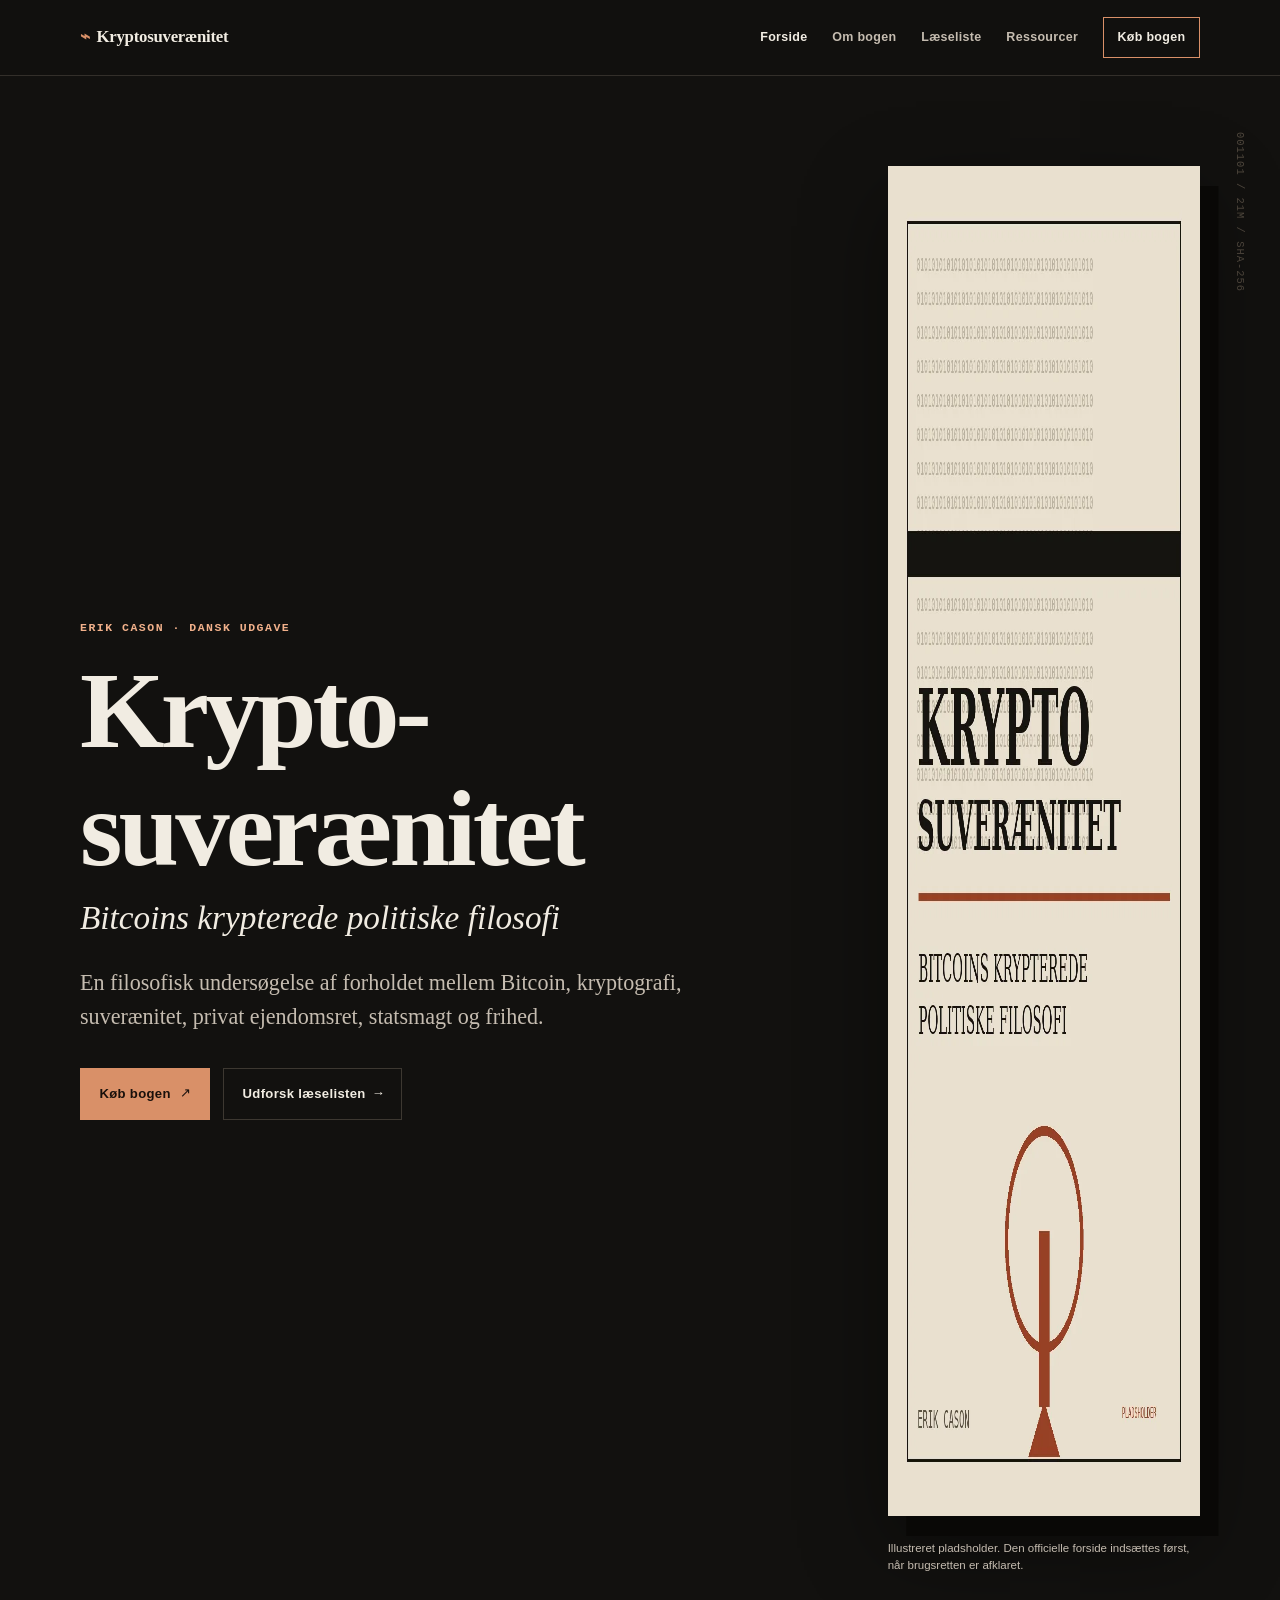
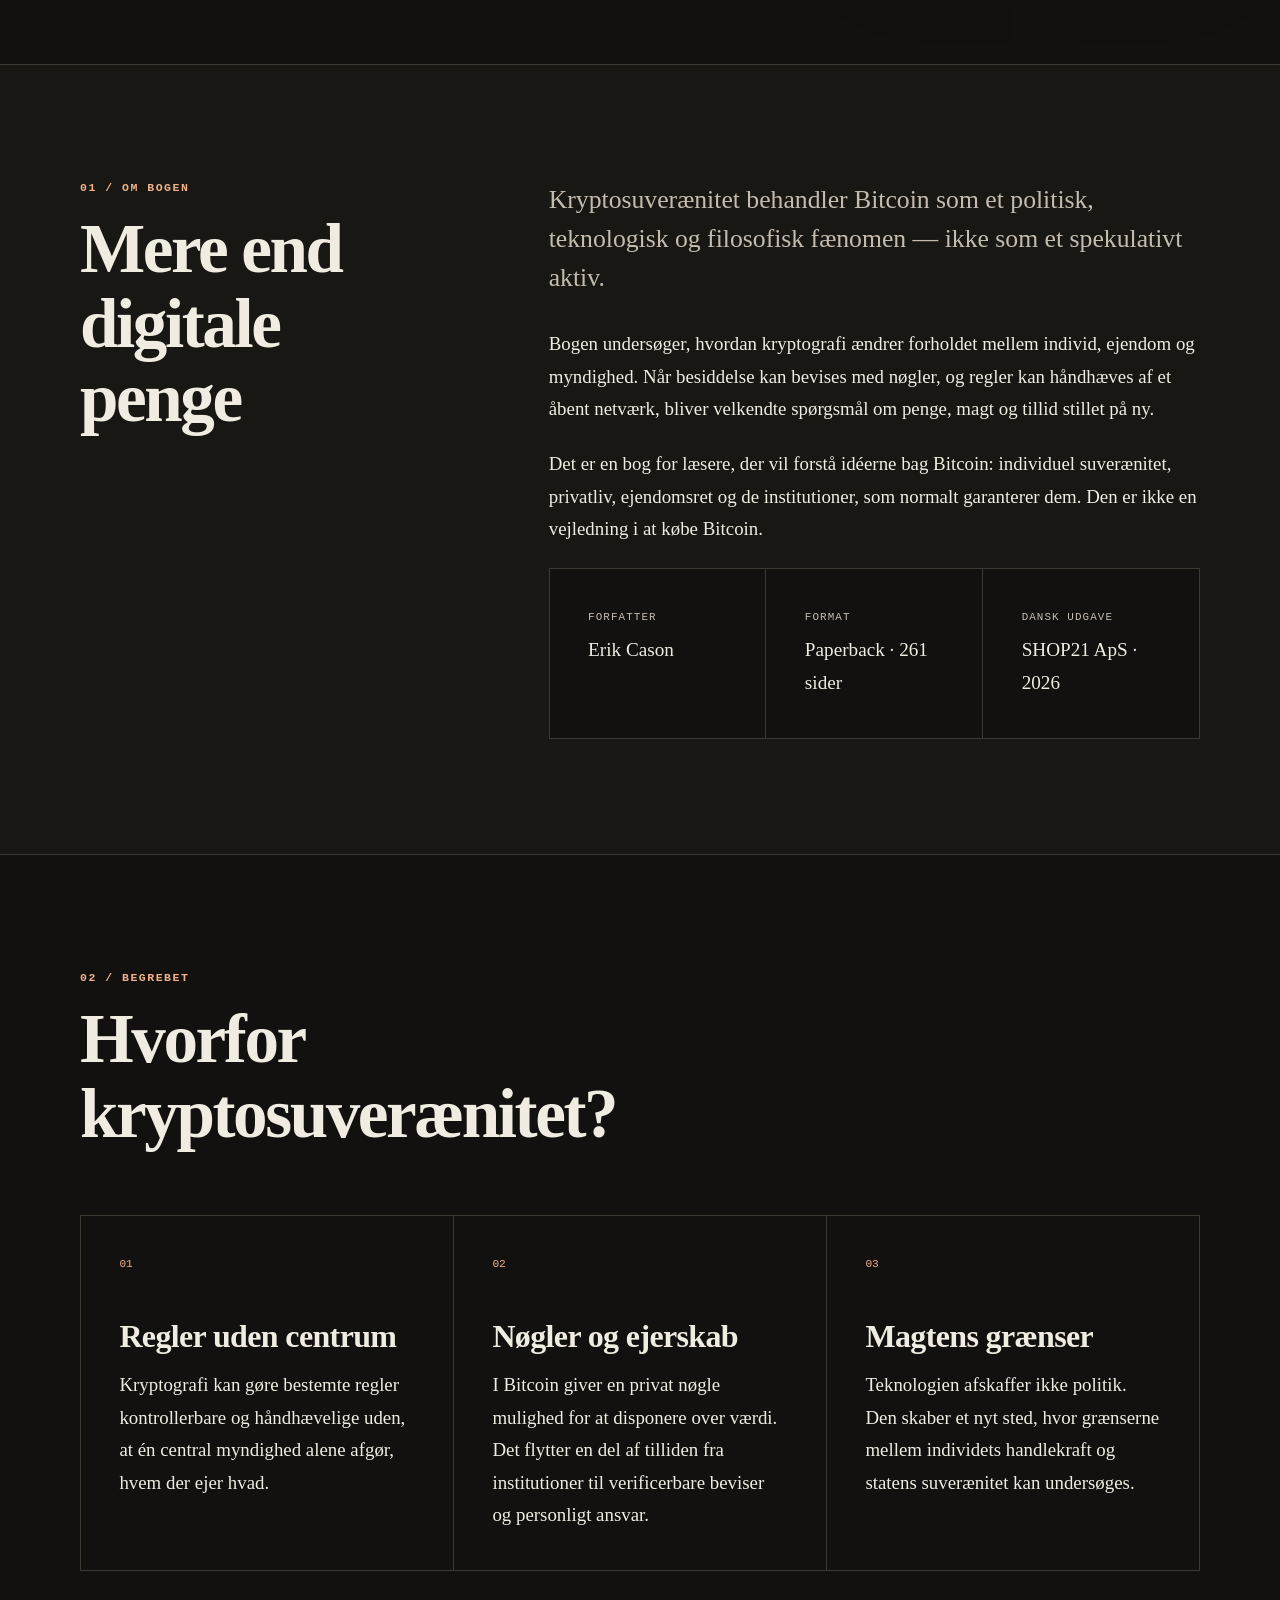
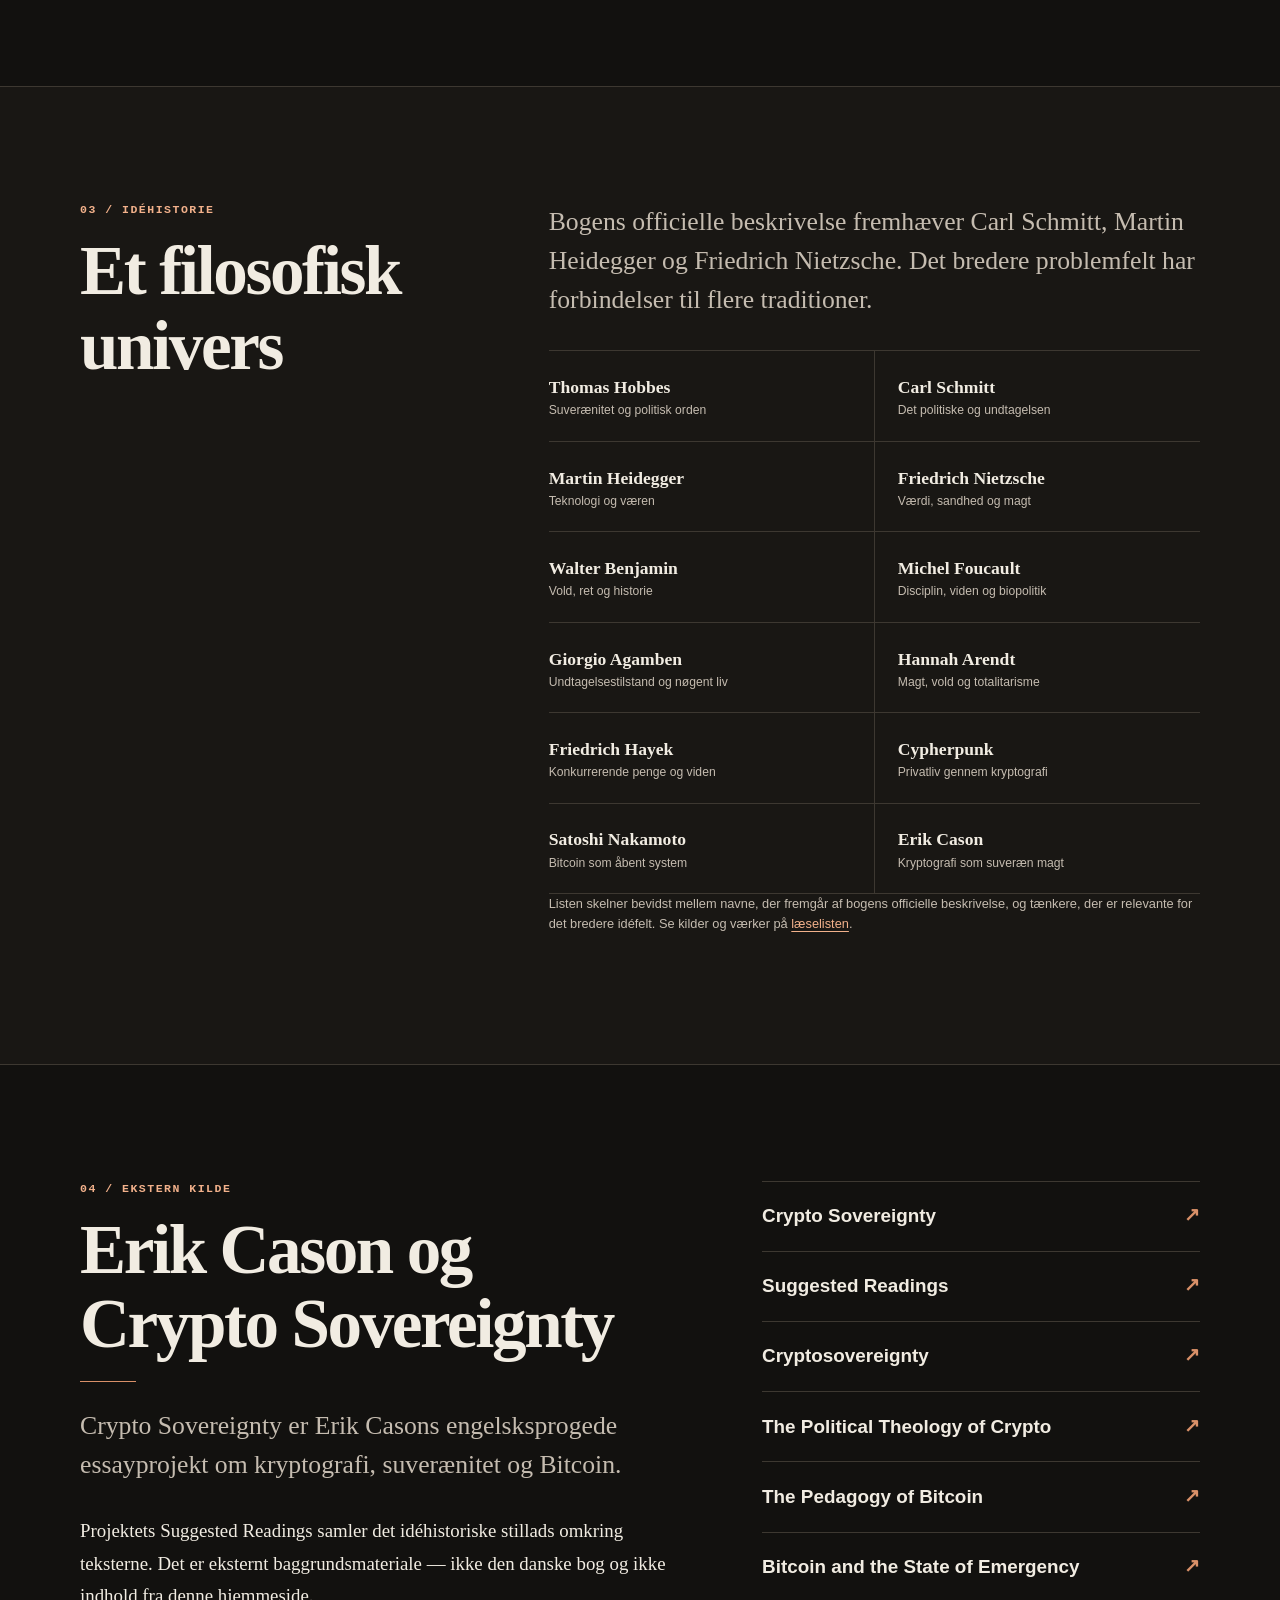
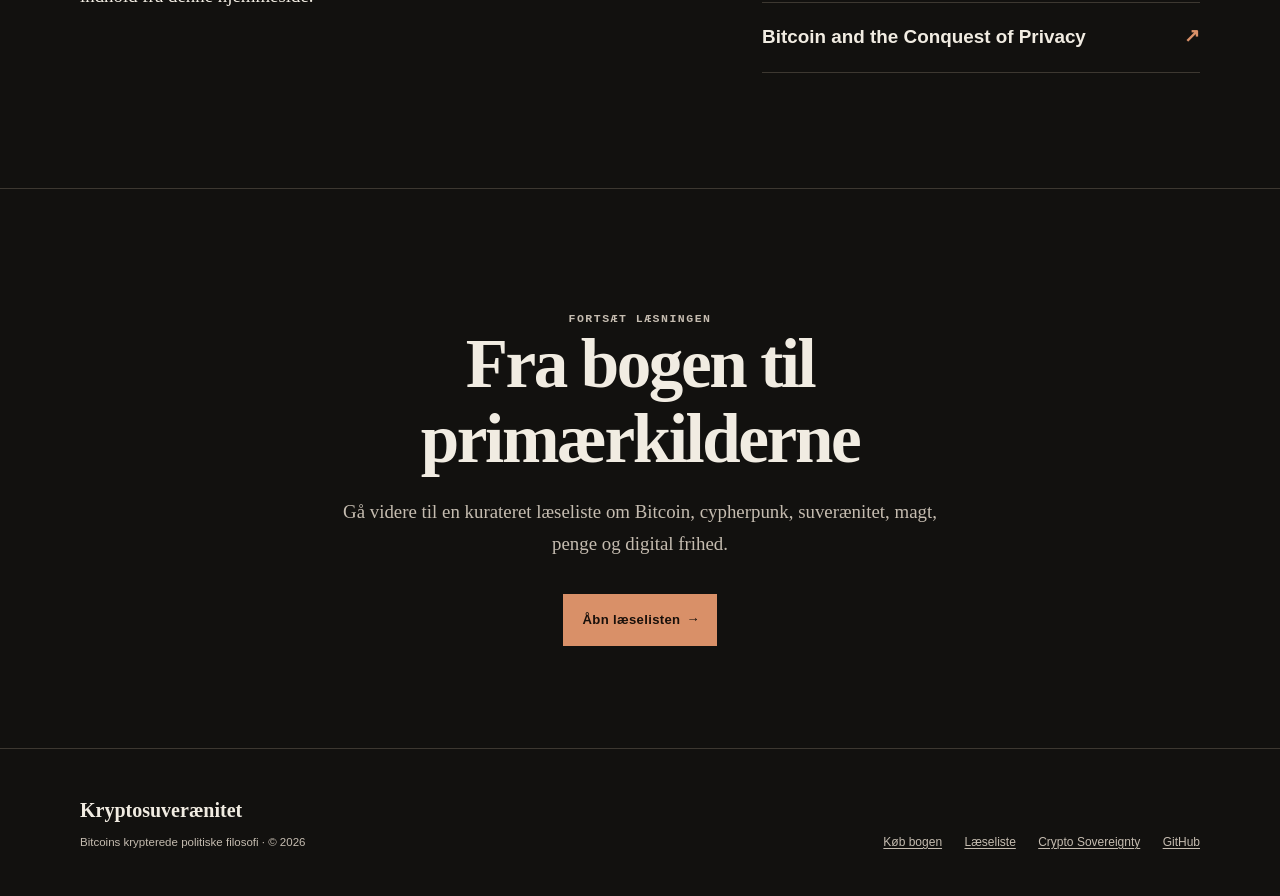
==== index.html @ b34e62e8 "Add Kryptosuverænitet landing page" ====
<!doctype html>
<html lang="da">
<head>
  <meta charset="utf-8">
  <meta name="viewport" content="width=device-width, initial-scale=1">
  <title>Kryptosuverænitet – Bitcoins krypterede politiske filosofi</title>
  <meta name="description" content="En dansk bog om Bitcoin, kryptografi, suverænitet, privatliv, ejendomsret, statsmagt og frihed som politisk filosofi.">
  <link rel="canonical" href="https://xn--suvern-tua.dk/">
  <meta property="og:locale" content="da_DK">
  <meta property="og:type" content="website">
  <meta property="og:site_name" content="Kryptosuverænitet">
  <meta property="og:title" content="Kryptosuverænitet – Bitcoins krypterede politiske filosofi">
  <meta property="og:description" content="En dansk bog om Bitcoin, kryptografi, suverænitet, privatliv, ejendomsret, statsmagt og frihed som politisk filosofi.">
  <meta property="og:url" content="https://xn--suvern-tua.dk/">
  <meta property="og:image" content="https://xn--suvern-tua.dk/assets/images/social-card.webp">
  <meta property="og:image:width" content="1200">
  <meta property="og:image:height" content="630">
  <meta property="og:image:alt" content="Kryptosuverænitet – Bitcoins krypterede politiske filosofi">
  <meta name="twitter:card" content="summary_large_image">
  <meta name="twitter:title" content="Kryptosuverænitet – Bitcoins krypterede politiske filosofi">
  <meta name="twitter:description" content="En dansk bog om Bitcoin, kryptografi, suverænitet, privatliv, ejendomsret, statsmagt og frihed som politisk filosofi.">
  <meta name="twitter:image" content="https://xn--suvern-tua.dk/assets/images/social-card.webp">
  <meta name="theme-color" content="#12110f">
  <link rel="stylesheet" href="/assets/css/main.css">
  <link rel="icon" href="/assets/images/favicon.svg" type="image/svg+xml">
  <script type="application/ld+json">
  {
    "@context": "https://schema.org",
    "@type": "Book",
    "name": "Kryptosuverænitet – Bitcoins krypterede politiske filosofi",
    "author": {"@type": "Person", "name": "Erik Cason"},
    "inLanguage": "da",
    "bookFormat": "https://schema.org/Paperback",
    "numberOfPages": 261,
    "isbn": "9788785340085",
    "publisher": {"@type": "Organization", "name": "SHOP21 ApS"},
    "datePublished": "2026-08-01",
    "url": "https://xn--suvern-tua.dk/",
    "sameAs": "https://shop21.dk/vare/kryptosuveraenitet-bitcoins-krypterede-politiske-filosofi/"
  }
  </script>
</head>
<body>
<a class="skip-link" href="#indhold">Gå til indhold</a>
<header class="site-header">
  <nav class="nav-shell" aria-label="Primær navigation">
    <a class="brand" href="/"><span class="brand-mark" aria-hidden="true">⌁</span>Kryptosuverænitet</a>
    <ul class="nav-list">
      <li><a aria-current="page" href="/">Forside</a></li>
      <li><a href="/om-bogen/">Om bogen</a></li>
      <li><a href="/laeseliste/">Læseliste</a></li>
      <li><a href="/ressourcer/">Ressourcer</a></li>
      <li><a class="buy-link" href="https://shop21.dk/vare/kryptosuveraenitet-bitcoins-krypterede-politiske-filosofi/">Køb bogen</a></li>
    </ul>
  </nav>
</header>
<main id="indhold">
  <section class="hero section">
    <div class="shell hero-grid">
      <div class="hero-copy">
        <p class="eyebrow">Erik Cason · Dansk udgave</p>
        <h1>Krypto&shy;suverænitet</h1>
        <p class="hero-subtitle">Bitcoins krypterede politiske filosofi</p>
        <p class="hero-description">En filosofisk undersøgelse af forholdet mellem Bitcoin, kryptografi, suverænitet, privat ejendomsret, statsmagt og frihed.</p>
        <div class="actions">
          <a class="button button-primary" href="https://shop21.dk/vare/kryptosuveraenitet-bitcoins-krypterede-politiske-filosofi/">Køb bogen <span class="button-arrow" aria-hidden="true">↗</span></a>
          <a class="button button-secondary" href="/laeseliste/">Udforsk læselisten <span class="button-arrow" aria-hidden="true">→</span></a>
        </div>
      </div>
      <figure class="book-figure">
        <img class="book-cover" src="/assets/images/book-cover.webp" width="900" height="1350" alt="Illustreret pladsholder for bogforsiden til Kryptosuverænitet">
        <figcaption>Illustreret pladsholder. Den officielle forside indsættes først, når brugsretten er afklaret.</figcaption>
      </figure>
    </div>
  </section>

  <section id="om-bogen" class="section section-soft">
    <div class="shell split">
      <header>
        <p class="eyebrow">01 / Om bogen</p>
        <h2>Mere end digitale penge</h2>
      </header>
      <div class="prose">
        <p class="lede">Kryptosuverænitet behandler Bitcoin som et politisk, teknologisk og filosofisk fænomen — ikke som et spekulativt aktiv.</p>
        <p>Bogen undersøger, hvordan kryptografi ændrer forholdet mellem individ, ejendom og myndighed. Når besiddelse kan bevises med nøgler, og regler kan håndhæves af et åbent netværk, bliver velkendte spørgsmål om penge, magt og tillid stillet på ny.</p>
        <p>Det er en bog for læsere, der vil forstå idéerne bag Bitcoin: individuel suverænitet, privatliv, ejendomsret og de institutioner, som normalt garanterer dem. Den er ikke en vejledning i at købe Bitcoin.</p>
        <div class="fact-grid" aria-label="Bogoplysninger">
          <div class="fact"><span class="fact-label">Forfatter</span><span class="fact-value">Erik Cason</span></div>
          <div class="fact"><span class="fact-label">Format</span><span class="fact-value">Paperback · 261 sider</span></div>
          <div class="fact"><span class="fact-label">Dansk udgave</span><span class="fact-value">SHOP21 ApS · 2026</span></div>
        </div>
      </div>
    </div>
  </section>

  <section class="section">
    <div class="shell">
      <header class="section-head">
        <p class="eyebrow">02 / Begrebet</p>
        <h2>Hvorfor kryptosuverænitet?</h2>
      </header>
      <div class="card-grid">
        <article class="card"><span class="card-number">01</span><h3>Regler uden centrum</h3><p>Kryptografi kan gøre bestemte regler kontrollerbare og håndhævelige uden, at én central myndighed alene afgør, hvem der ejer hvad.</p></article>
        <article class="card"><span class="card-number">02</span><h3>Nøgler og ejerskab</h3><p>I Bitcoin giver en privat nøgle mulighed for at disponere over værdi. Det flytter en del af tilliden fra institutioner til verificerbare beviser og personligt ansvar.</p></article>
        <article class="card"><span class="card-number">03</span><h3>Magtens grænser</h3><p>Teknologien afskaffer ikke politik. Den skaber et nyt sted, hvor grænserne mellem individets handlekraft og statens suverænitet kan undersøges.</p></article>
      </div>
    </div>
  </section>

  <section class="section section-soft">
    <div class="shell split">
      <header>
        <p class="eyebrow">03 / Idéhistorie</p>
        <h2>Et filosofisk univers</h2>
      </header>
      <div>
        <p class="lede">Bogens officielle beskrivelse fremhæver Carl Schmitt, Martin Heidegger og Friedrich Nietzsche. Det bredere problemfelt har forbindelser til flere traditioner.</p>
        <ul class="name-list">
          <li><strong>Thomas Hobbes</strong><span>Suverænitet og politisk orden</span></li>
          <li><strong>Carl Schmitt</strong><span>Det politiske og undtagelsen</span></li>
          <li><strong>Martin Heidegger</strong><span>Teknologi og væren</span></li>
          <li><strong>Friedrich Nietzsche</strong><span>Værdi, sandhed og magt</span></li>
          <li><strong>Walter Benjamin</strong><span>Vold, ret og historie</span></li>
          <li><strong>Michel Foucault</strong><span>Disciplin, viden og biopolitik</span></li>
          <li><strong>Giorgio Agamben</strong><span>Undtagelsestilstand og nøgent liv</span></li>
          <li><strong>Hannah Arendt</strong><span>Magt, vold og totalitarisme</span></li>
          <li><strong>Friedrich Hayek</strong><span>Konkurrerende penge og viden</span></li>
          <li><strong>Cypherpunk</strong><span>Privatliv gennem kryptografi</span></li>
          <li><strong>Satoshi Nakamoto</strong><span>Bitcoin som åbent system</span></li>
          <li><strong>Erik Cason</strong><span>Kryptografi som suveræn magt</span></li>
        </ul>
        <p class="small-note">Listen skelner bevidst mellem navne, der fremgår af bogens officielle beskrivelse, og tænkere, der er relevante for det bredere idéfelt. Se kilder og værker på <a href="/laeseliste/">læselisten</a>.</p>
      </div>
    </div>
  </section>

  <section class="section">
    <div class="shell external-panel">
      <div>
        <p class="eyebrow">04 / Ekstern kilde</p>
        <h2>Erik Cason og Crypto Sovereignty</h2>
        <hr class="kicker-line">
        <p class="lede">Crypto Sovereignty er Erik Casons engelsksprogede essayprojekt om kryptografi, suverænitet og Bitcoin.</p>
        <p>Projektets Suggested Readings samler det idéhistoriske stillads omkring teksterne. Det er eksternt baggrundsmateriale — ikke den danske bog og ikke indhold fra denne hjemmeside.</p>
      </div>
      <ul class="resource-links">
        <li><a href="https://cryptosovereignty.org/">Crypto Sovereignty <span class="external-mark" aria-hidden="true">↗</span></a></li>
        <li><a href="https://cryptosovereignty.org/suggested-readings/">Suggested Readings <span class="external-mark" aria-hidden="true">↗</span></a></li>
        <li><a href="https://cryptosovereignty.org/cryptosovereignty/">Cryptosovereignty <span class="external-mark" aria-hidden="true">↗</span></a></li>
        <li><a href="https://cryptosovereignty.org/the-political-theology-of-crypto/">The Political Theology of Crypto <span class="external-mark" aria-hidden="true">↗</span></a></li>
        <li><a href="https://cryptosovereignty.org/the-pedagogy-of-bitcoin/">The Pedagogy of Bitcoin <span class="external-mark" aria-hidden="true">↗</span></a></li>
        <li><a href="https://cryptosovereignty.org/bitcoin-and-the-state-of-emergency/">Bitcoin and the State of Emergency <span class="external-mark" aria-hidden="true">↗</span></a></li>
        <li><a href="https://cryptosovereignty.org/bitcoin-and-the-conquest-of-privacy/">Bitcoin and the Conquest of Privacy <span class="external-mark" aria-hidden="true">↗</span></a></li>
      </ul>
    </div>
  </section>

  <section class="cta-band">
    <div class="shell">
      <p class="eyebrow">Fortsæt læsningen</p>
      <h2>Fra bogen til primærkilderne</h2>
      <p>Gå videre til en kurateret læseliste om Bitcoin, cypherpunk, suverænitet, magt, penge og digital frihed.</p>
      <div class="actions"><a class="button button-primary" href="/laeseliste/">Åbn læselisten <span class="button-arrow" aria-hidden="true">→</span></a></div>
    </div>
  </section>
</main>
<footer class="site-footer">
  <div class="shell footer-grid">
    <div><p class="footer-title">Kryptosuverænitet</p><p class="footer-note">Bitcoins krypterede politiske filosofi · © 2026</p></div>
    <ul class="footer-links">
      <li><a href="https://shop21.dk/vare/kryptosuveraenitet-bitcoins-krypterede-politiske-filosofi/">Køb bogen</a></li>
      <li><a href="/laeseliste/">Læseliste</a></li>
      <li><a href="https://cryptosovereignty.org/">Crypto Sovereignty</a></li>
      <li><a href="https://github.com/suveraenmand-design/suveraen.dk">GitHub</a></li>
    </ul>
  </div>
</footer>
</body>
</html>
---- assets/css/main.css ----
:root {
  color-scheme: dark;
  --ink: #f1ece2;
  --ink-soft: #c5bcb0;
  --paper: #12110f;
  --paper-raised: #191714;
  --paper-soft: #211e1a;
  --line: #3d3831;
  --accent: #d99068;
  --accent-light: #f2b18b;
  --button-ink: #19100b;
  --serif: Georgia, "Times New Roman", Times, serif;
  --sans: ui-sans-serif, -apple-system, BlinkMacSystemFont, "Segoe UI", sans-serif;
  --mono: ui-monospace, SFMono-Regular, Menlo, Monaco, Consolas, "Liberation Mono", monospace;
  --measure: 70rem;
  --text-measure: 43rem;
}

*, *::before, *::after { box-sizing: border-box; }
html { scroll-behavior: smooth; scroll-padding-top: 6.5rem; }
body {
  margin: 0;
  background: var(--paper);
  color: var(--ink);
  font-family: var(--serif);
  font-size: clamp(1.05rem, 0.99rem + 0.24vw, 1.18rem);
  line-height: 1.72;
  text-rendering: optimizeLegibility;
  -webkit-font-smoothing: antialiased;
}
img, svg { display: block; max-width: 100%; }
a { color: var(--accent-light); text-underline-offset: 0.2em; text-decoration-thickness: 0.08em; }
a:hover { color: var(--ink); }
a:focus-visible, button:focus-visible, summary:focus-visible {
  outline: 3px solid var(--accent-light);
  outline-offset: 4px;
  border-radius: 0.12rem;
}
::selection { background: var(--accent); color: var(--button-ink); }

.skip-link {
  position: fixed;
  z-index: 100;
  top: 0.75rem;
  left: 0.75rem;
  padding: 0.65rem 0.9rem;
  background: var(--ink);
  color: var(--paper);
  font-family: var(--sans);
  font-weight: 700;
  transform: translateY(-180%);
}
.skip-link:focus { transform: translateY(0); }

.site-header {
  position: sticky;
  z-index: 20;
  top: 0;
  border-bottom: 1px solid color-mix(in srgb, var(--line), transparent 20%);
  background: color-mix(in srgb, var(--paper), transparent 4%);
  backdrop-filter: blur(12px);
}
.nav-shell {
  width: min(calc(100% - 2rem), var(--measure));
  min-height: 4.7rem;
  margin-inline: auto;
  display: flex;
  align-items: center;
  justify-content: space-between;
  gap: 1.4rem;
}
.brand {
  color: var(--ink);
  font-family: var(--serif);
  font-size: 1.05rem;
  font-weight: 700;
  line-height: 1;
  letter-spacing: -0.015em;
  text-decoration: none;
  white-space: nowrap;
}
.brand-mark { color: var(--accent); font-family: var(--mono); margin-right: 0.42rem; }
.nav-list {
  display: flex;
  align-items: center;
  gap: clamp(0.75rem, 2vw, 1.55rem);
  margin: 0;
  padding: 0;
  list-style: none;
  font-family: var(--sans);
  font-size: 0.78rem;
  font-weight: 650;
  letter-spacing: 0.025em;
}
.nav-list a { color: var(--ink-soft); text-decoration: none; }
.nav-list a:hover, .nav-list a[aria-current="page"] { color: var(--ink); }
.nav-list .buy-link {
  display: inline-flex;
  min-height: 2.55rem;
  align-items: center;
  padding: 0.45rem 0.85rem;
  border: 1px solid var(--accent);
  color: var(--ink);
}
.nav-list .buy-link:hover { background: var(--accent); color: var(--button-ink); }

.shell { width: min(calc(100% - 2rem), var(--measure)); margin-inline: auto; }
.narrow { width: min(calc(100% - 2rem), var(--text-measure)); margin-inline: auto; }
.section { padding-block: clamp(4.4rem, 9vw, 8rem); border-top: 1px solid var(--line); }
.section-soft { background: var(--paper-raised); }
.section-head { max-width: 48rem; margin-bottom: clamp(2.2rem, 5vw, 4rem); }
.eyebrow {
  margin: 0 0 1rem;
  color: var(--accent-light);
  font-family: var(--mono);
  font-size: 0.72rem;
  font-weight: 600;
  line-height: 1.4;
  letter-spacing: 0.13em;
  text-transform: uppercase;
}
h1, h2, h3 {
  margin: 0;
  color: var(--ink);
  font-family: var(--serif);
  font-weight: 600;
  line-height: 1.08;
  letter-spacing: -0.035em;
  text-wrap: balance;
}
h1 { font-size: clamp(3.25rem, 8.5vw, 7.9rem); }
h2 { font-size: clamp(2.25rem, 5.4vw, 4.7rem); }
h3 { font-size: clamp(1.35rem, 2.6vw, 2rem); letter-spacing: -0.02em; }
p { margin-block: 0 1.2em; }
.lede {
  max-width: 41rem;
  color: var(--ink-soft);
  font-size: clamp(1.2rem, 1.03rem + 0.72vw, 1.65rem);
  line-height: 1.52;
}
.small-note { color: var(--ink-soft); font-family: var(--sans); font-size: 0.8rem; line-height: 1.55; }
.kicker-line { width: 3.5rem; height: 1px; margin: 1.2rem 0 1.5rem; border: 0; background: var(--accent); }

.hero {
  min-height: calc(100svh - 4.7rem);
  display: grid;
  align-items: center;
  overflow: hidden;
  padding-block: clamp(3.5rem, 7vw, 7rem);
  border-top: 0;
}
.hero-grid { display: grid; grid-template-columns: minmax(0, 1.4fr) minmax(17rem, 0.62fr); align-items: center; gap: clamp(3rem, 8vw, 8rem); }
.hero-copy { position: relative; z-index: 1; }
.hero h1 { max-width: 11ch; }
.hero-subtitle {
  margin: 0.65rem 0 1.7rem;
  color: var(--ink);
  font-size: clamp(1.4rem, 2.6vw, 2.25rem);
  font-style: italic;
  line-height: 1.25;
}
.hero-description { max-width: 38rem; color: var(--ink-soft); font-size: clamp(1.12rem, 1.02rem + 0.45vw, 1.42rem); line-height: 1.55; }
.actions { display: flex; flex-wrap: wrap; gap: 0.8rem; margin-top: 2.1rem; }
.button {
  display: inline-flex;
  min-height: 3.25rem;
  align-items: center;
  justify-content: center;
  gap: 0.55rem;
  padding: 0.72rem 1.15rem;
  border: 1px solid var(--line);
  color: var(--ink);
  font-family: var(--sans);
  font-size: 0.82rem;
  font-weight: 750;
  letter-spacing: 0.025em;
  text-decoration: none;
}
.button-primary { border-color: var(--accent); background: var(--accent); color: var(--button-ink); }
.button-primary:hover { background: var(--accent-light); color: var(--button-ink); }
.button-secondary:hover { border-color: var(--ink-soft); background: var(--paper-soft); color: var(--ink); }
.button-arrow { font-family: var(--mono); font-weight: 400; }

.book-figure { margin: 0; position: relative; }
.book-figure::before {
  content: "001101 / 21M / SHA-256";
  position: absolute;
  z-index: -1;
  right: -3rem;
  top: -2.1rem;
  color: #51493f;
  font-family: var(--mono);
  font-size: 0.65rem;
  letter-spacing: 0.1em;
  writing-mode: vertical-rl;
}
.book-cover { width: min(100%, 25rem); margin-inline: auto; box-shadow: 1.15rem 1.25rem 0 #090806, 0 2rem 5rem rgba(0,0,0,.42); }
.book-figure figcaption { max-width: 25rem; margin: 1.5rem auto 0; color: var(--ink-soft); font-family: var(--sans); font-size: 0.72rem; line-height: 1.5; }

.split { display: grid; grid-template-columns: minmax(0, .72fr) minmax(0, 1.28fr); gap: clamp(2.5rem, 8vw, 8rem); }
.prose { max-width: var(--text-measure); }
.prose > *:first-child { margin-top: 0; }
.prose h2 { margin: 2.2em 0 0.65em; font-size: clamp(2rem, 4.4vw, 3.5rem); }
.prose h3 { margin: 2.2em 0 0.65em; }
.prose ul, .prose ol { padding-left: 1.25em; }
.prose li { margin-block: 0.45em; }
.pull {
  margin: 2rem 0;
  padding: 0 0 0 1.4rem;
  border-left: 2px solid var(--accent);
  color: var(--ink);
  font-size: clamp(1.22rem, 1.06rem + .62vw, 1.6rem);
  font-style: italic;
  line-height: 1.5;
}

.fact-grid, .card-grid { display: grid; grid-template-columns: repeat(3, minmax(0, 1fr)); gap: 1px; border: 1px solid var(--line); background: var(--line); }
.fact, .card { background: var(--paper); padding: clamp(1.4rem, 3vw, 2.4rem); }
.fact-label { display: block; margin-bottom: 0.5rem; color: var(--ink-soft); font-family: var(--mono); font-size: 0.68rem; letter-spacing: .1em; text-transform: uppercase; }
.fact-value { font-size: 1.2rem; line-height: 1.35; }
.card h3 { margin-bottom: 1rem; }
.card p:last-child { margin-bottom: 0; }
.card-number { display: block; margin-bottom: 2.8rem; color: var(--accent-light); font-family: var(--mono); font-size: 0.7rem; }

.name-list { display: grid; grid-template-columns: repeat(2, minmax(0, 1fr)); margin: 0; padding: 0; border-top: 1px solid var(--line); list-style: none; }
.name-list li { padding: 1.3rem 0; border-bottom: 1px solid var(--line); }
.name-list li:nth-child(odd) { padding-right: 1.4rem; }
.name-list li:nth-child(even) { padding-left: 1.4rem; border-left: 1px solid var(--line); }
.name-list strong { display: block; color: var(--ink); font-size: 1.1rem; font-weight: 600; }
.name-list span { display: block; color: var(--ink-soft); font-family: var(--sans); font-size: .76rem; line-height: 1.45; }

.external-panel { display: grid; grid-template-columns: minmax(0, 1.15fr) minmax(17rem, .85fr); gap: clamp(2rem, 7vw, 6rem); align-items: start; }
.resource-links { margin: 0; padding: 0; border-top: 1px solid var(--line); list-style: none; }
.resource-links li { border-bottom: 1px solid var(--line); }
.resource-links a { display: flex; justify-content: space-between; gap: 1rem; padding: 1.15rem 0; color: var(--ink); font-family: var(--sans); font-weight: 650; text-decoration: none; }
.resource-links a:hover { color: var(--accent-light); }
.external-mark { color: var(--accent); font-family: var(--mono); }

.page-hero { padding-block: clamp(5rem, 11vw, 9rem); }
.page-hero h1 { max-width: 12ch; font-size: clamp(3.15rem, 8vw, 6.8rem); }
.page-hero .lede { margin-top: 1.5rem; }
.breadcrumb { margin: 0 0 2.5rem; color: var(--ink-soft); font-family: var(--sans); font-size: 0.76rem; }
.breadcrumb a { color: inherit; }

.toc { position: sticky; top: 6.5rem; align-self: start; }
.toc ol { margin: 0; padding: 0; border-top: 1px solid var(--line); list-style: none; counter-reset: toc; }
.toc li { counter-increment: toc; border-bottom: 1px solid var(--line); }
.toc a { display: grid; grid-template-columns: 2.4rem 1fr; padding: .9rem 0; color: var(--ink-soft); font-family: var(--sans); font-size: .78rem; line-height: 1.4; text-decoration: none; }
.toc a::before { content: "0" counter(toc); color: var(--accent); font-family: var(--mono); }
.toc a:hover { color: var(--ink); }

.reading-section { padding-top: 1rem; margin-bottom: 5rem; scroll-margin-top: 6.5rem; }
.reading-section h2 { margin-bottom: 1.7rem; font-size: clamp(2rem, 4vw, 3.2rem); }
.reading-list { margin: 0; padding: 0; border-top: 1px solid var(--line); list-style: none; }
.reading-item { padding: 1.45rem 0 1.55rem; border-bottom: 1px solid var(--line); }
.reading-item-head { display: flex; align-items: baseline; justify-content: space-between; gap: 1rem; margin-bottom: 0.45rem; }
.reading-item h3 { font-size: clamp(1.16rem, 2vw, 1.42rem); line-height: 1.3; letter-spacing: -.015em; }
.reading-item h3 cite { font-style: italic; }
.year { flex: none; color: var(--accent-light); font-family: var(--mono); font-size: .72rem; }
.reading-item p { margin: 0; color: var(--ink-soft); font-size: .98rem; line-height: 1.6; }
.source-link { display: inline-block; margin-top: .55rem; font-family: var(--sans); font-size: .74rem; font-weight: 650; }

.notice { margin: 2rem 0; padding: 1.25rem 1.4rem; border: 1px solid var(--line); background: var(--paper-raised); color: var(--ink-soft); font-family: var(--sans); font-size: .84rem; line-height: 1.6; }
.notice strong { color: var(--ink); }
.resource-stack { display: grid; gap: 1px; margin-top: 2rem; border: 1px solid var(--line); background: var(--line); }
.resource-card { display: grid; grid-template-columns: minmax(10rem, .75fr) minmax(0, 1.25fr); gap: 2rem; padding: clamp(1.5rem, 4vw, 2.5rem); background: var(--paper); }
.resource-card h2 { font-size: clamp(1.5rem, 3vw, 2.25rem); }
.resource-card p { color: var(--ink-soft); }

.cta-band { padding-block: clamp(4rem, 8vw, 7rem); border-top: 1px solid var(--line); text-align: center; }
.cta-band h2 { max-width: 13ch; margin-inline: auto; }
.cta-band p { max-width: 38rem; margin: 1.2rem auto 0; color: var(--ink-soft); }
.cta-band .actions { justify-content: center; }

.site-footer { border-top: 1px solid var(--line); padding-block: 2.7rem; }
.footer-grid { display: grid; grid-template-columns: 1fr auto; gap: 2rem; align-items: end; }
.footer-title { margin: 0; font-size: 1.25rem; font-weight: 600; }
.footer-note { margin: .35rem 0 0; color: var(--ink-soft); font-family: var(--sans); font-size: .72rem; }
.footer-links { display: flex; flex-wrap: wrap; justify-content: flex-end; gap: 1rem 1.4rem; margin: 0; padding: 0; list-style: none; font-family: var(--sans); font-size: .75rem; }
.footer-links a { color: var(--ink-soft); }

.error-page { min-height: calc(100svh - 4.7rem); display: grid; place-items: center; padding-block: 5rem; text-align: center; }
.error-code { margin: 0; color: var(--accent); font-family: var(--mono); font-size: .8rem; letter-spacing: .14em; }
.error-page h1 { margin: .7rem 0 1.2rem; font-size: clamp(4rem, 15vw, 9rem); }
.error-page p { max-width: 35rem; color: var(--ink-soft); }

@media (max-width: 860px) {
  .nav-shell { align-items: flex-start; flex-direction: column; padding-block: 1rem; gap: .9rem; }
  .nav-list { width: 100%; justify-content: space-between; gap: .8rem; overflow-x: auto; padding-bottom: .2rem; }
  .nav-list li { flex: none; }
  .hero { min-height: auto; }
  .hero-grid, .split, .external-panel { grid-template-columns: 1fr; }
  .hero-copy { order: 1; }
  .book-figure { order: 2; width: min(78vw, 22rem); margin-inline: auto; }
  .toc { position: static; }
  .fact-grid, .card-grid { grid-template-columns: 1fr; }
}

@media (max-width: 600px) {
  html { scroll-padding-top: 8rem; }
  body { font-size: 1.05rem; }
  .shell, .narrow, .nav-shell { width: min(calc(100% - 1.4rem), var(--measure)); }
  .nav-list { font-size: .72rem; }
  .nav-list .buy-link { min-height: 2.15rem; padding: .3rem .55rem; }
  .section { padding-block: 4rem; }
  .hero { padding-top: 3.3rem; }
  .hero h1 { font-size: clamp(3rem, 15vw, 4.6rem); hyphens: auto; }
  .actions { flex-direction: column; }
  .button { width: 100%; }
  .name-list { grid-template-columns: 1fr; }
  .name-list li:nth-child(odd), .name-list li:nth-child(even) { padding-inline: 0; border-left: 0; }
  .resource-card { grid-template-columns: 1fr; gap: .75rem; }
  .reading-item-head { align-items: flex-start; flex-direction: column; gap: .35rem; }
  .footer-grid { grid-template-columns: 1fr; }
  .footer-links { justify-content: flex-start; }
}

@media (prefers-reduced-motion: reduce) { html { scroll-behavior: auto; } }
@media print {
  :root { color-scheme: light; --ink: #111; --ink-soft: #333; --paper: #fff; --paper-raised: #fff; --paper-soft: #f5f5f5; --line: #bbb; --accent: #6b2f16; --accent-light: #6b2f16; }
  .site-header, .site-footer, .actions, .toc { display: none; }
  .section { padding-block: 2rem; }
  a { color: inherit; }
}
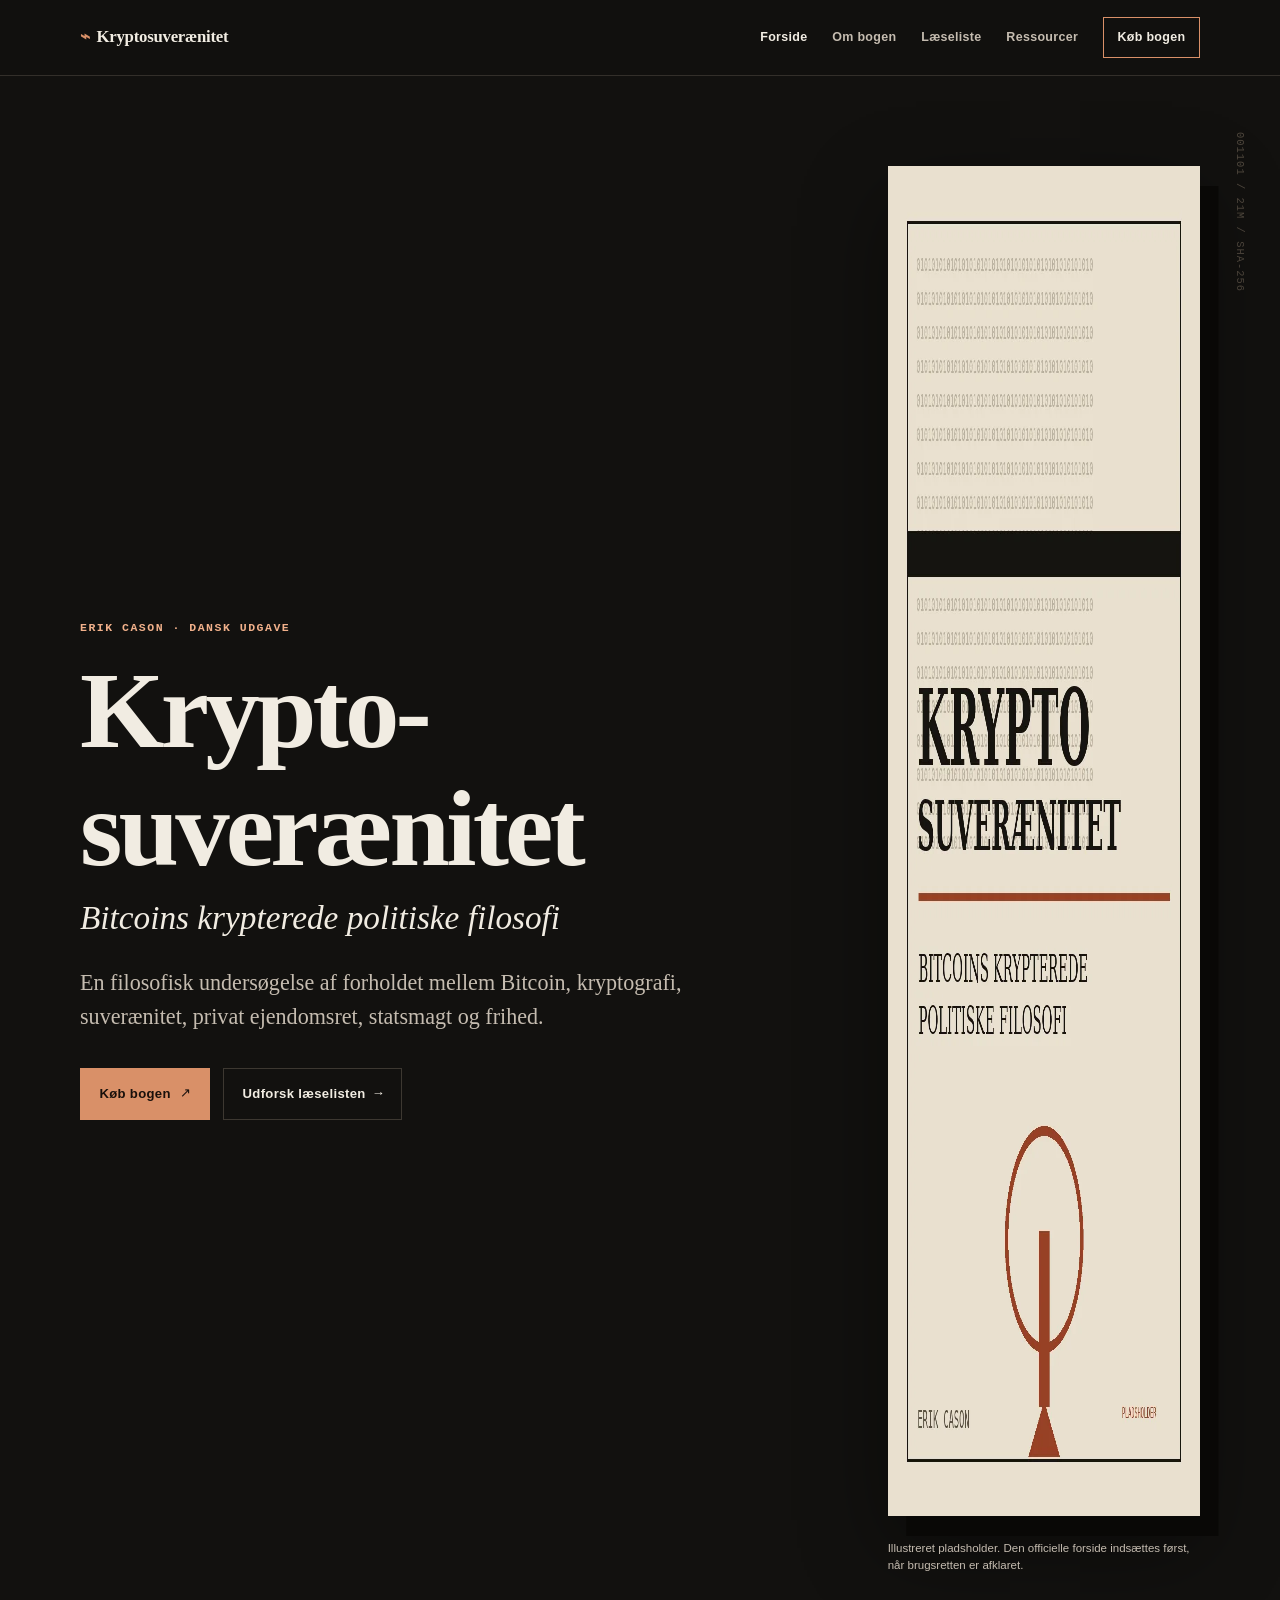
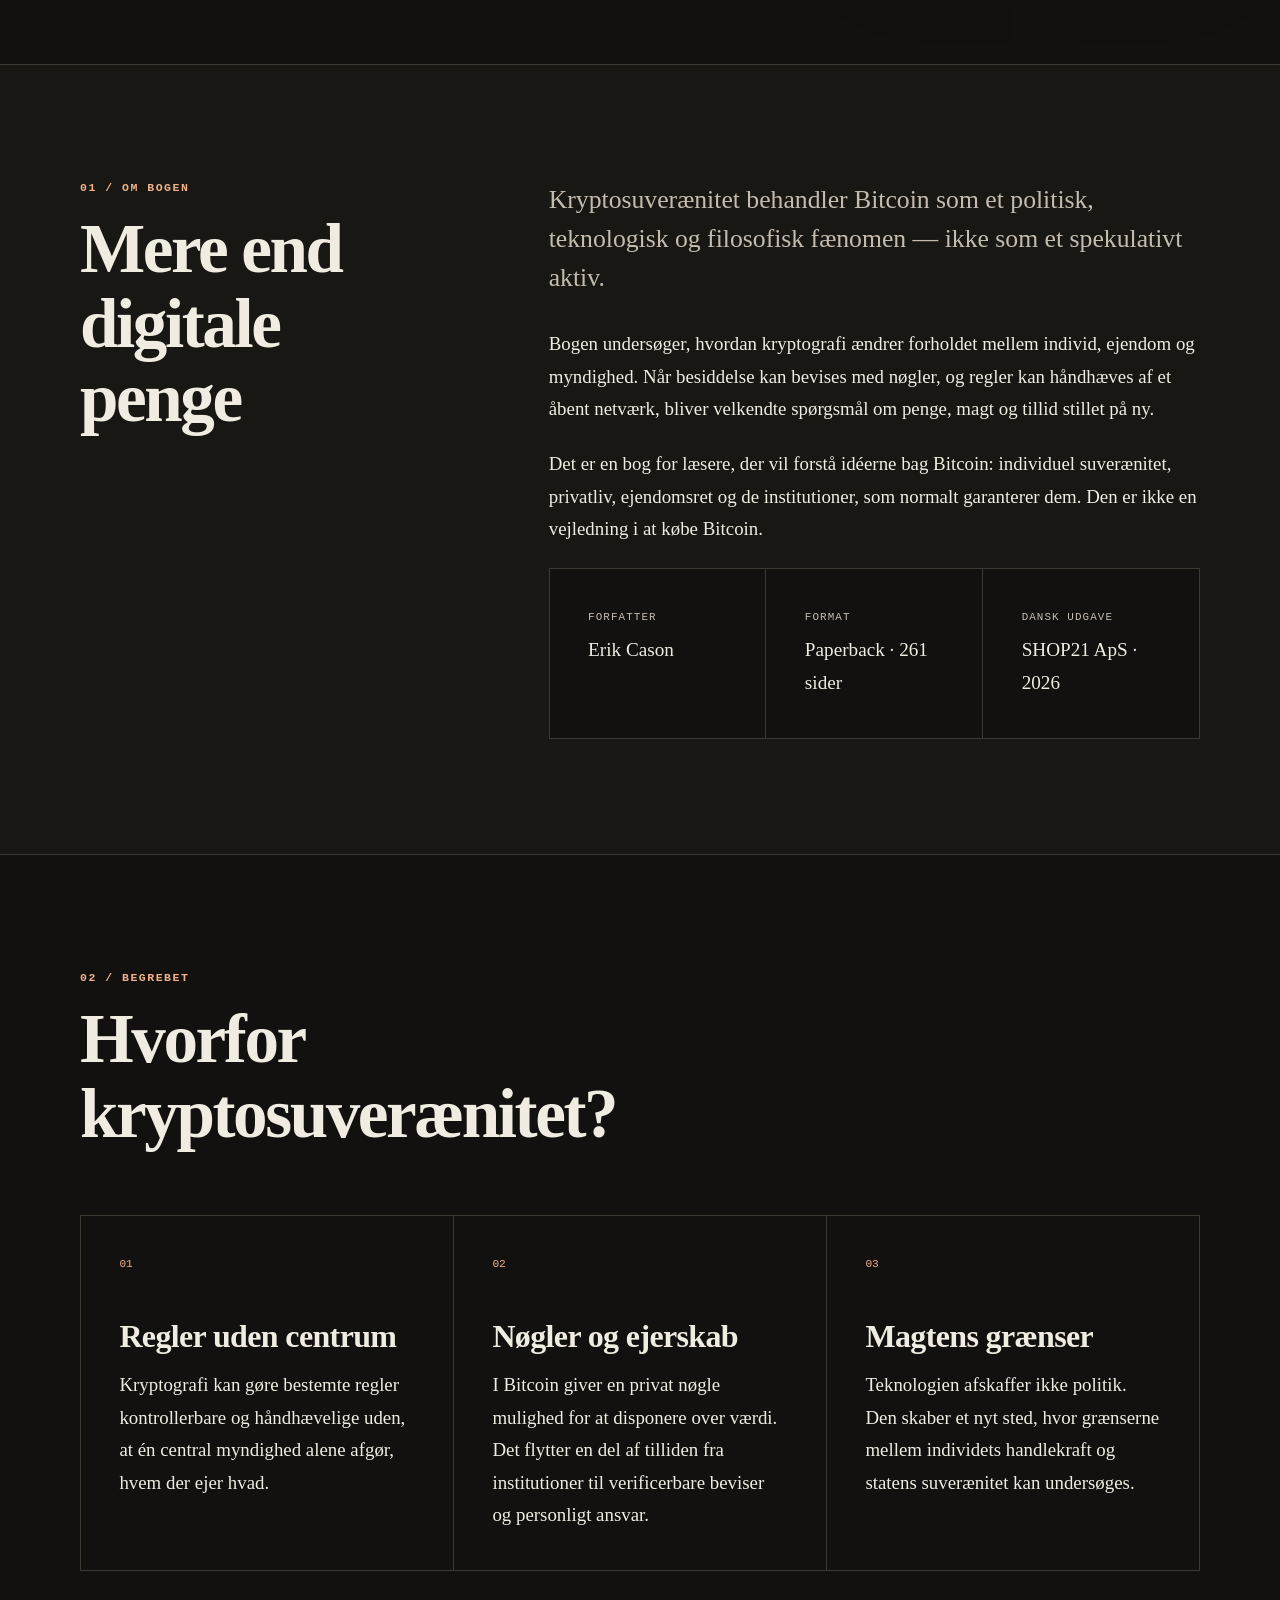
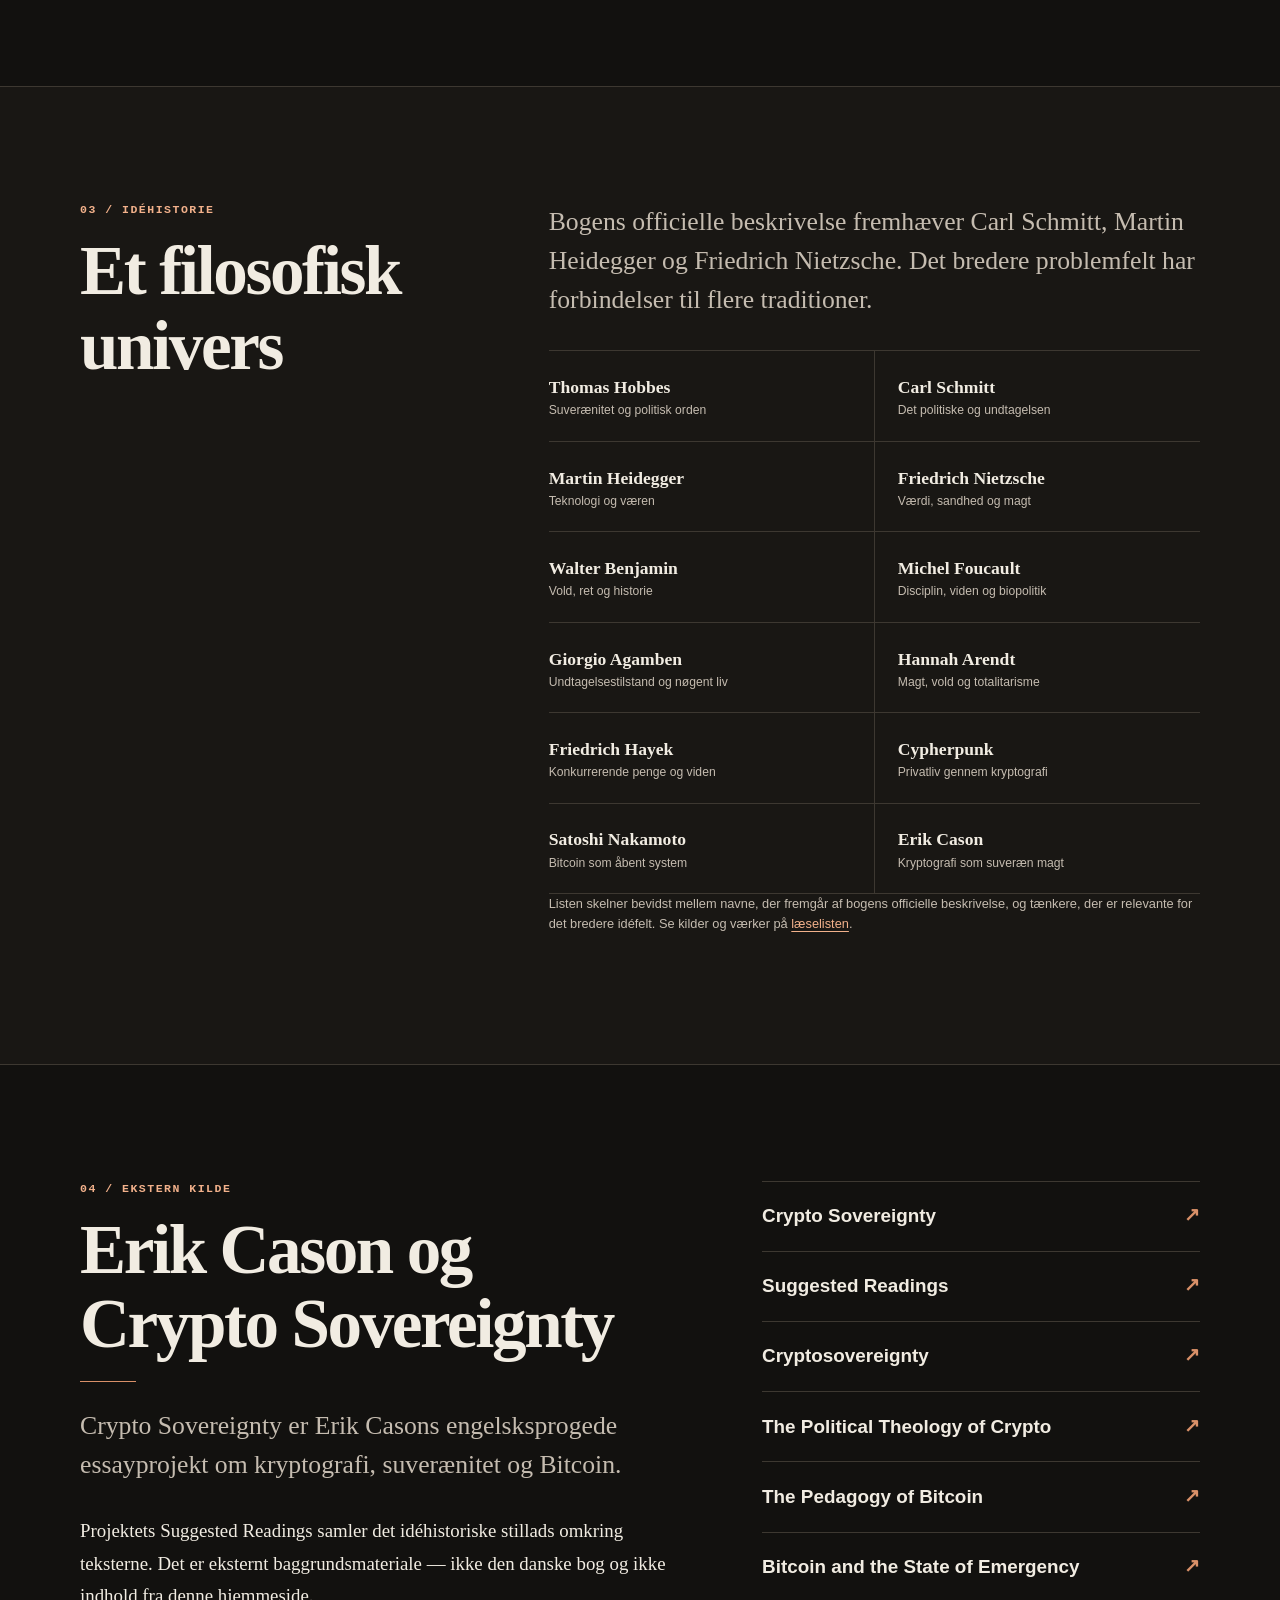
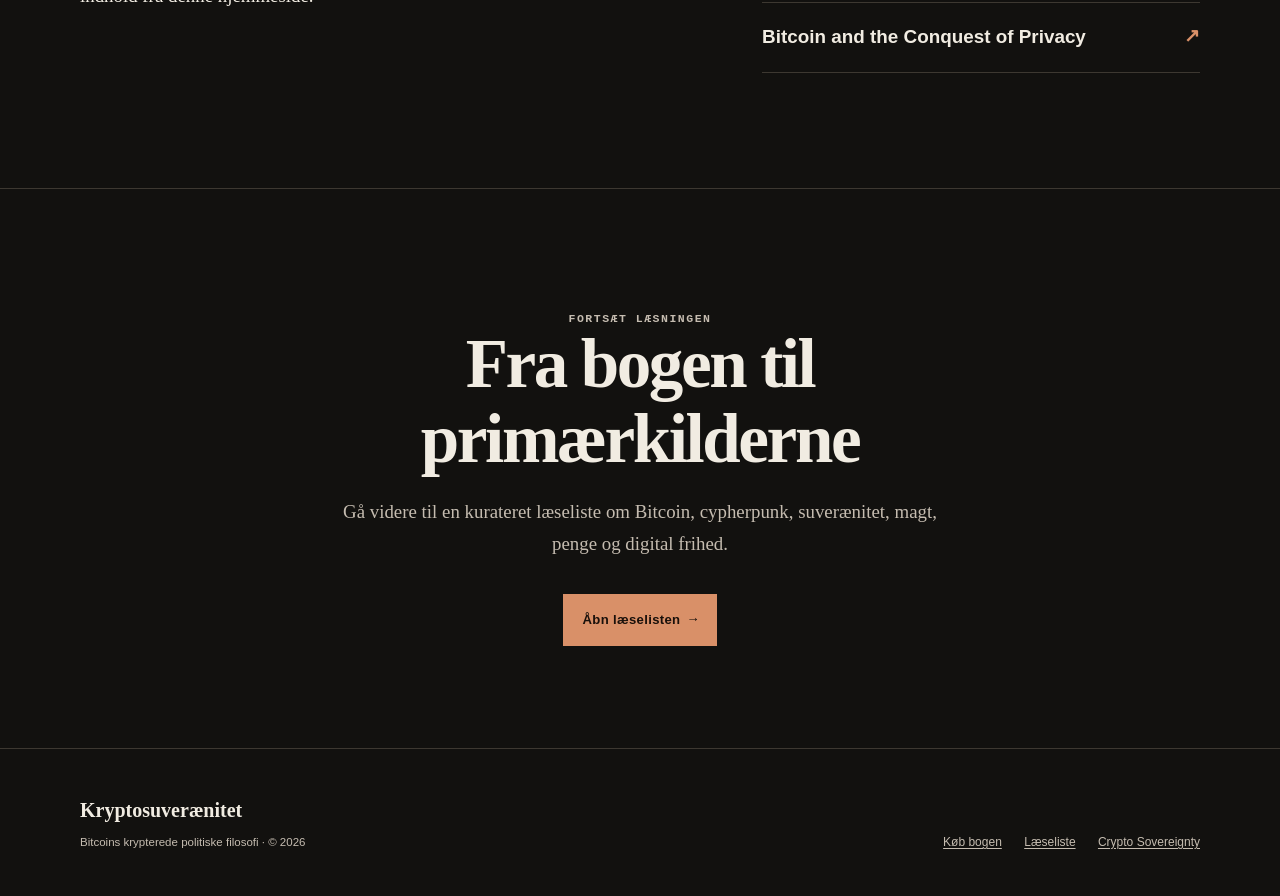
==== commit fc94187b: "Polish navigation and footer links" ====
--- a/index.html
+++ b/index.html
@@ -171,7 +171,7 @@
       <li><a href="https://shop21.dk/vare/kryptosuveraenitet-bitcoins-krypterede-politiske-filosofi/">Køb bogen</a></li>
       <li><a href="/laeseliste/">Læseliste</a></li>
       <li><a href="https://cryptosovereignty.org/">Crypto Sovereignty</a></li>
-      <li><a href="https://github.com/suveraenmand-design/suveraen.dk">GitHub</a></li>
+
     </ul>
   </div>
 </footer>
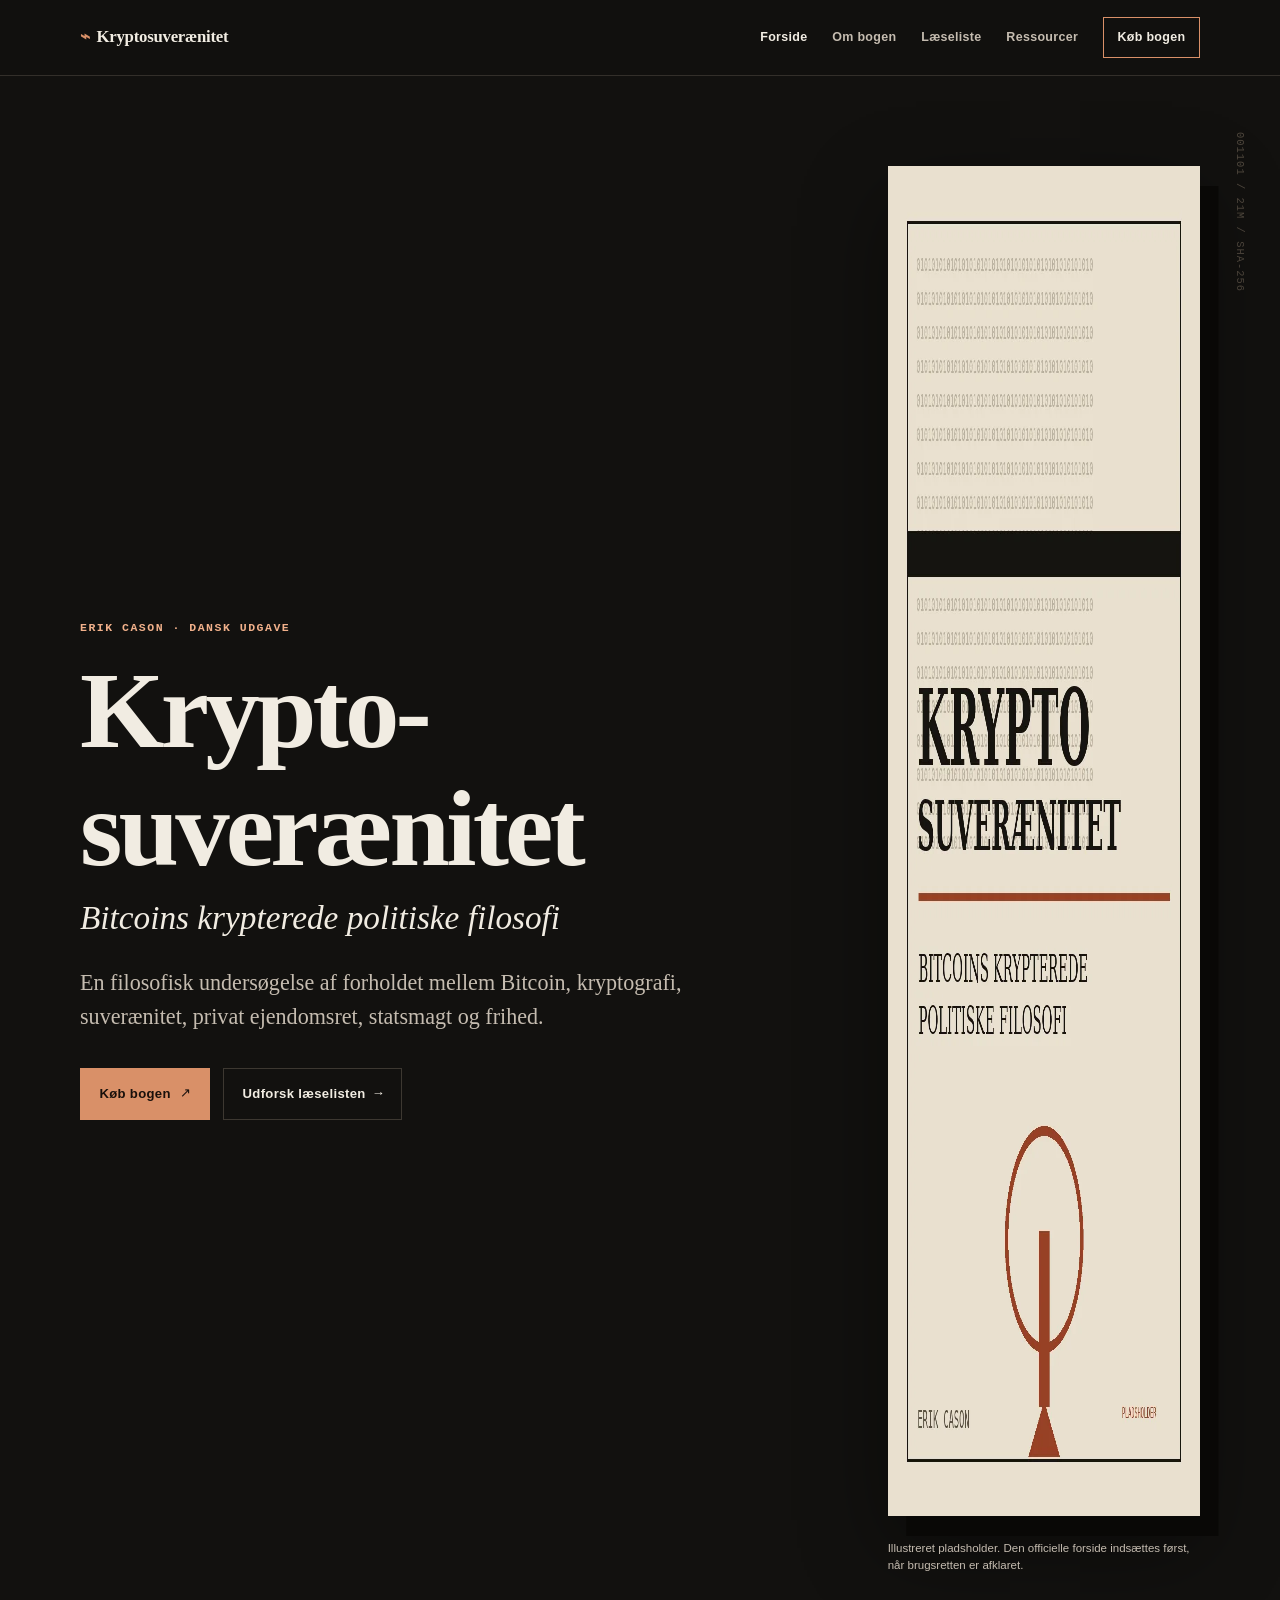
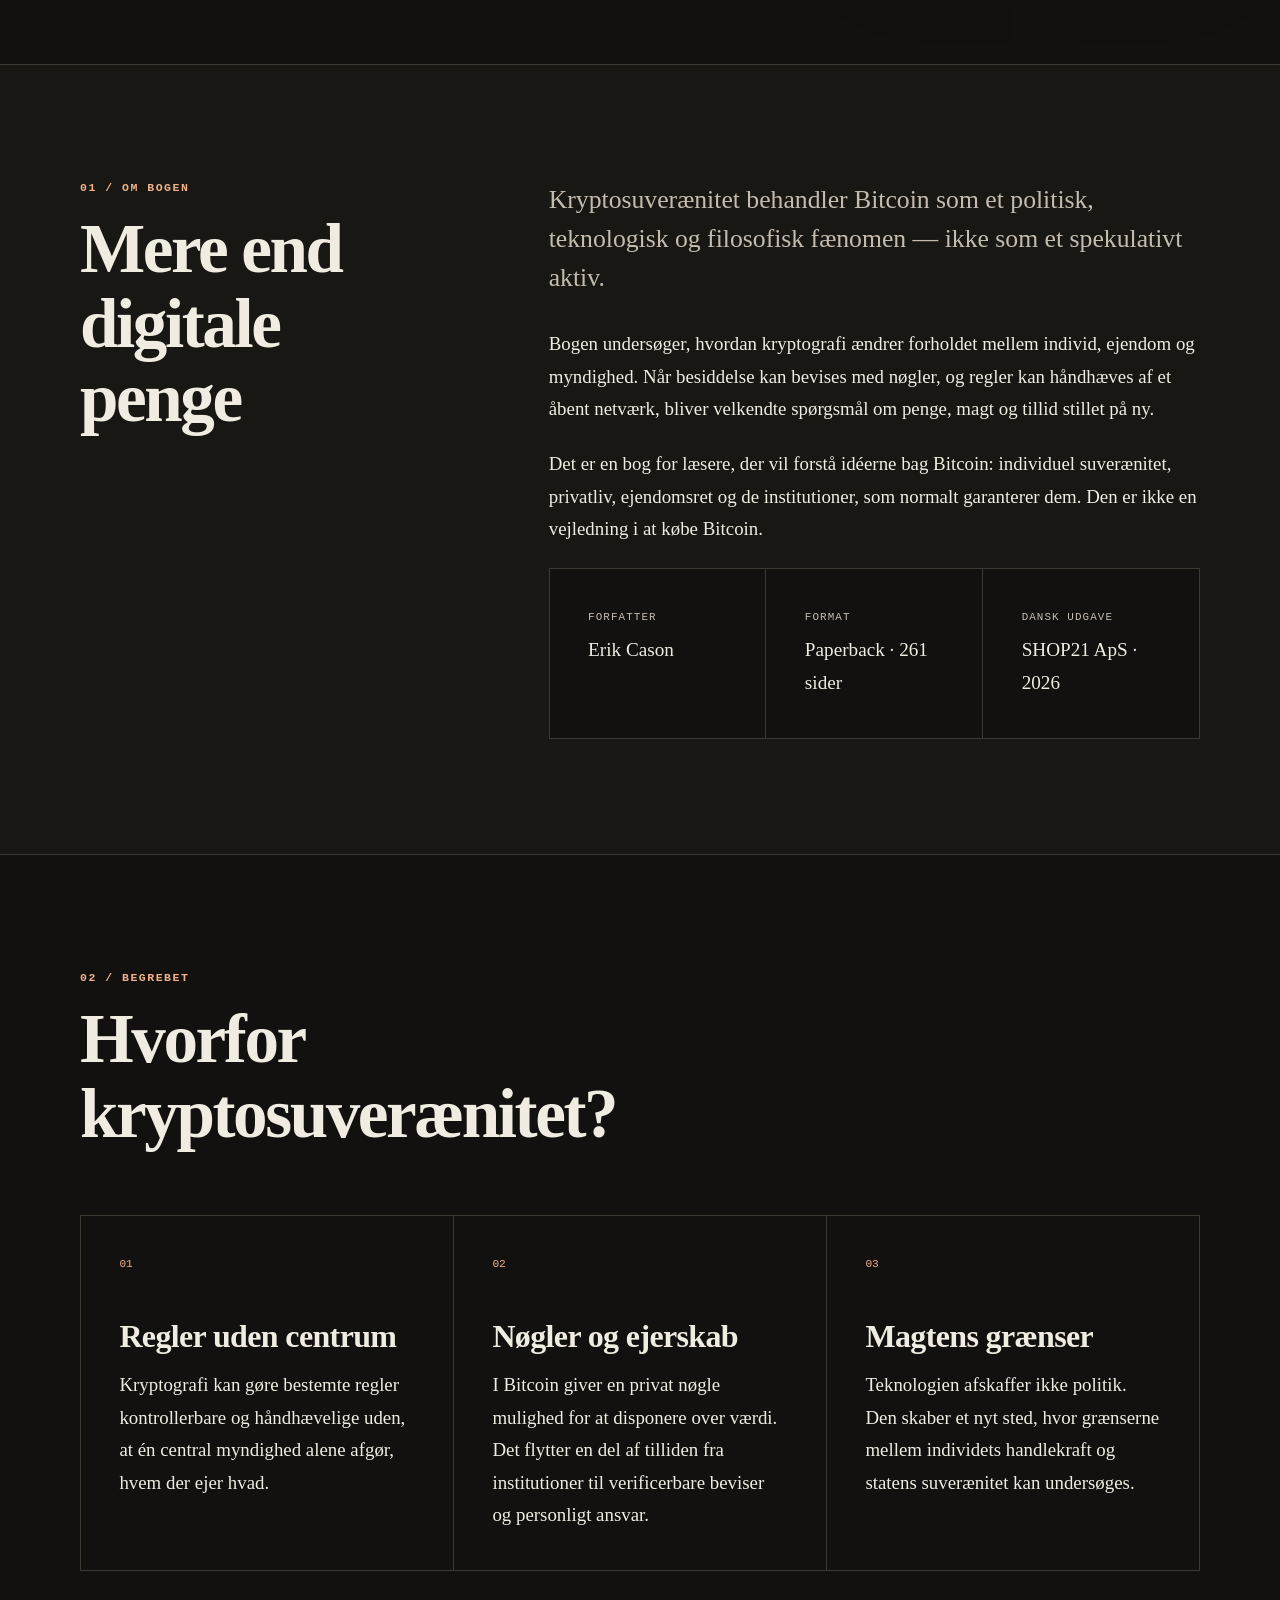
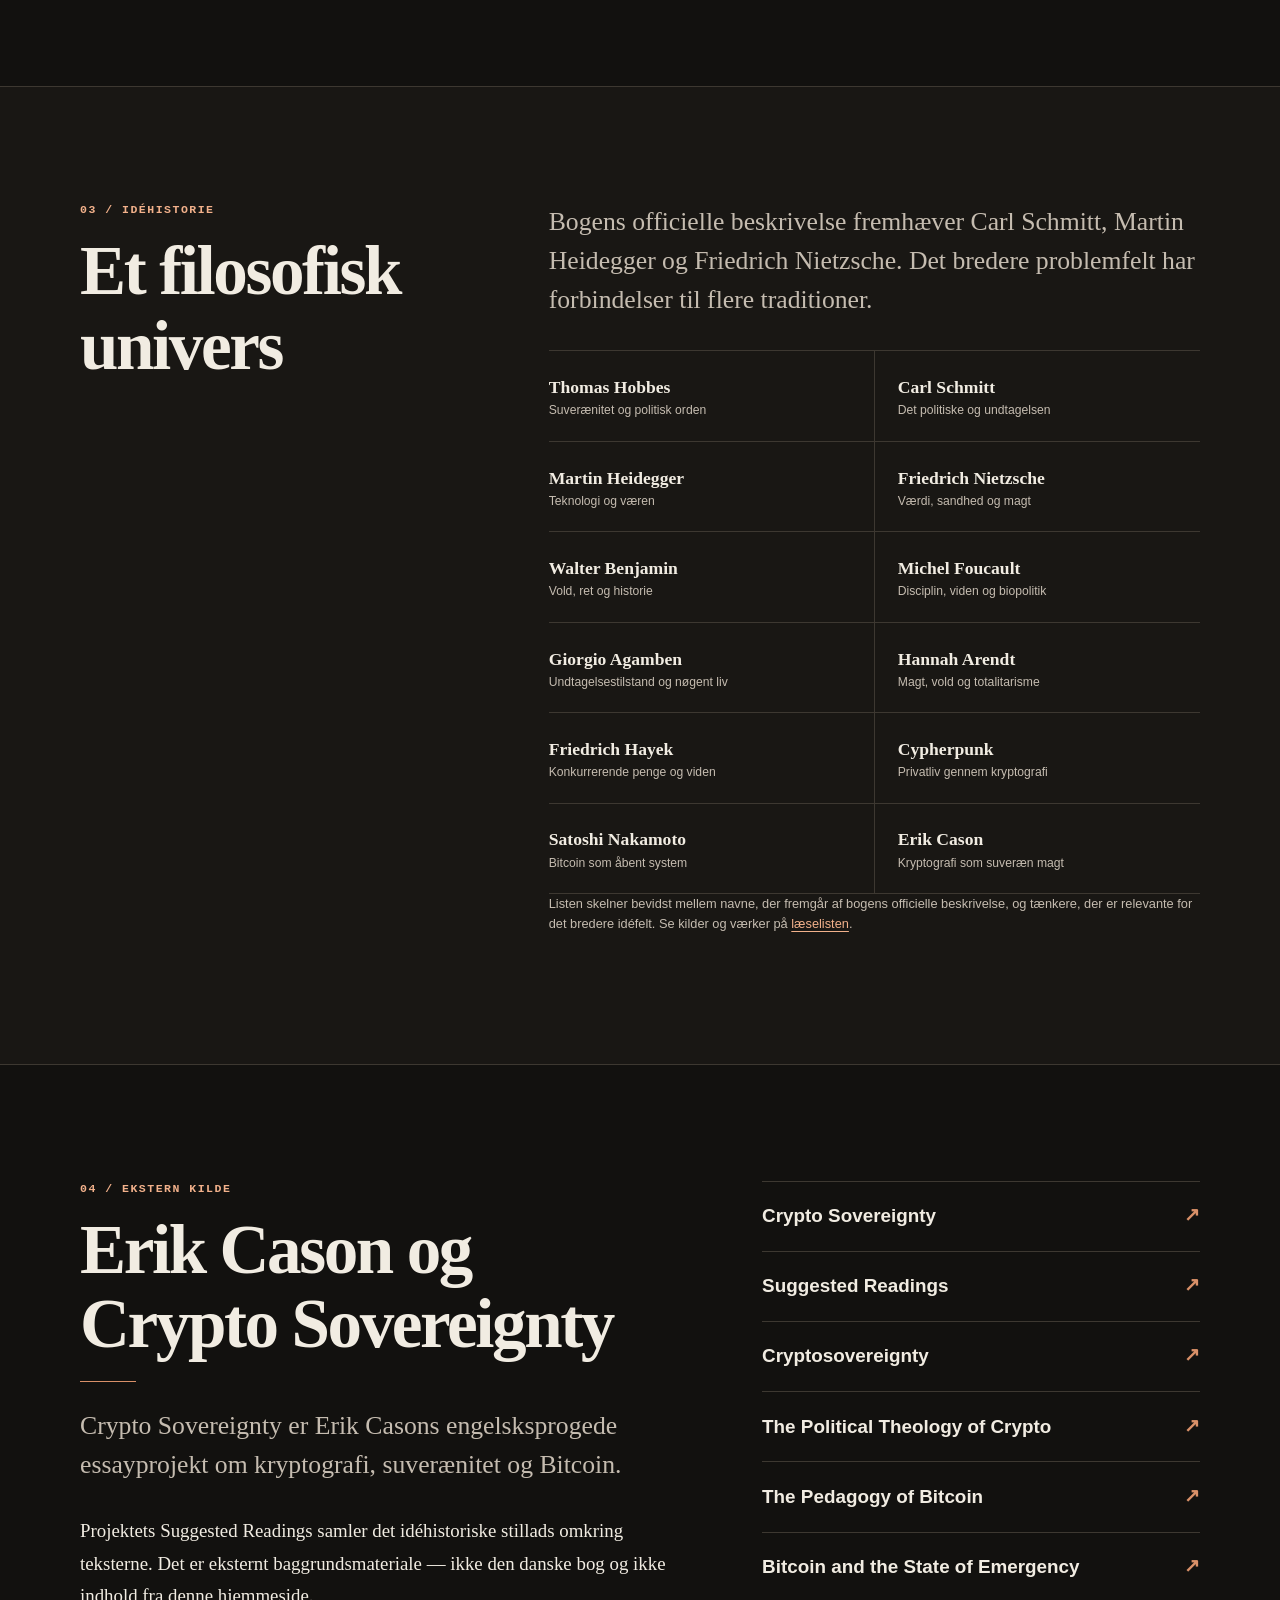
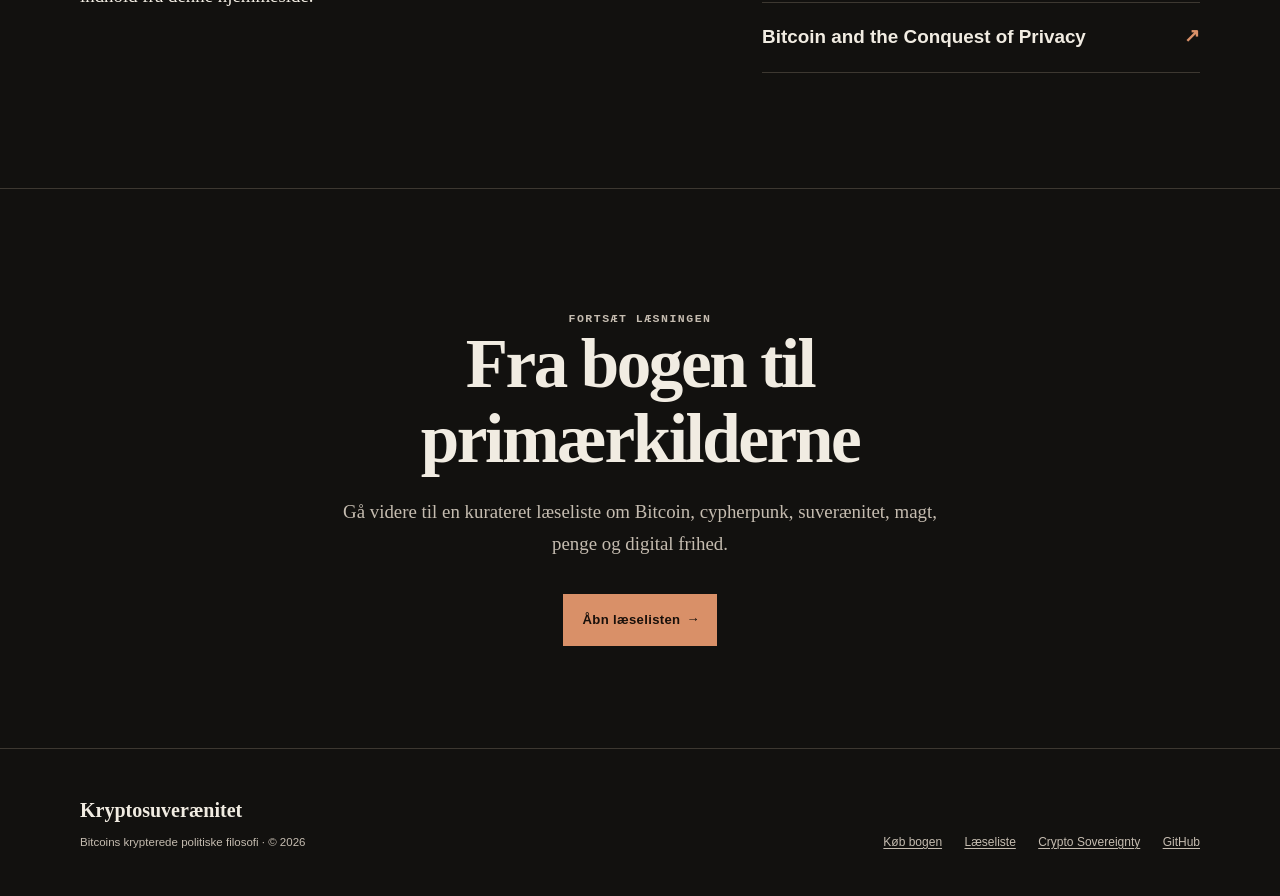
==== commit f55938a3: "Link public source repository" ====
--- a/index.html
+++ b/index.html
@@ -170,7 +170,7 @@
     <ul class="footer-links">
       <li><a href="https://shop21.dk/vare/kryptosuveraenitet-bitcoins-krypterede-politiske-filosofi/">Køb bogen</a></li>
       <li><a href="/laeseliste/">Læseliste</a></li>
-      <li><a href="https://cryptosovereignty.org/">Crypto Sovereignty</a></li>
+      <li><a href="https://cryptosovereignty.org/">Crypto Sovereignty</a></li><li><a href="https://github.com/suveraenmand-design/suveraen.dk">GitHub</a></li>
 
     </ul>
   </div>
--- a/assets/css/main.css
+++ b/assets/css/main.css
@@ -300,8 +300,9 @@
   html { scroll-padding-top: 8rem; }
   body { font-size: 1.05rem; }
   .shell, .narrow, .nav-shell { width: min(calc(100% - 1.4rem), var(--measure)); }
-  .nav-list { font-size: .72rem; }
-  .nav-list .buy-link { min-height: 2.15rem; padding: .3rem .55rem; }
+  .nav-list { justify-content: flex-start; gap: 1.15rem; font-size: .72rem; }
+  .nav-list a { display: inline-flex; min-height: 2.75rem; align-items: center; }
+  .nav-list .buy-link { min-height: 2.75rem; padding: .3rem .65rem; }
   .section { padding-block: 4rem; }
   .hero { padding-top: 3.3rem; }
   .hero h1 { font-size: clamp(3rem, 15vw, 4.6rem); hyphens: auto; }
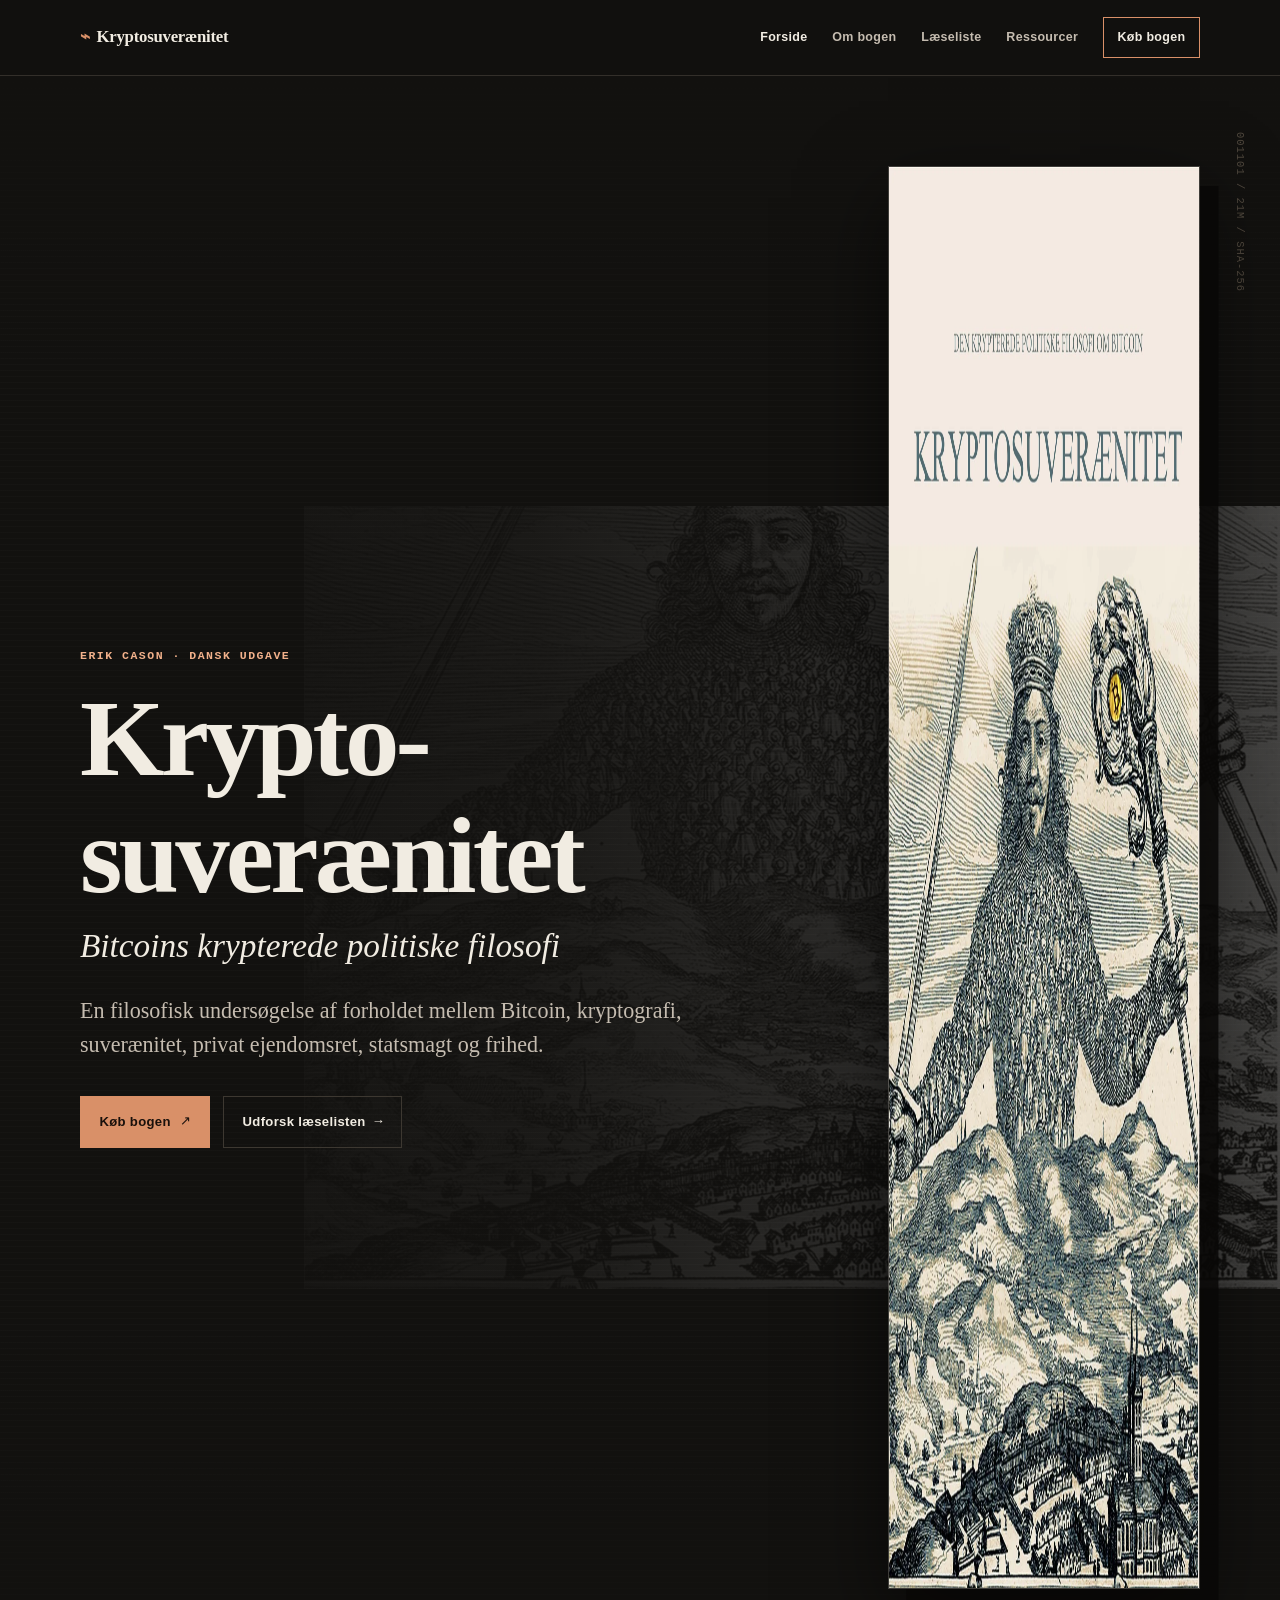
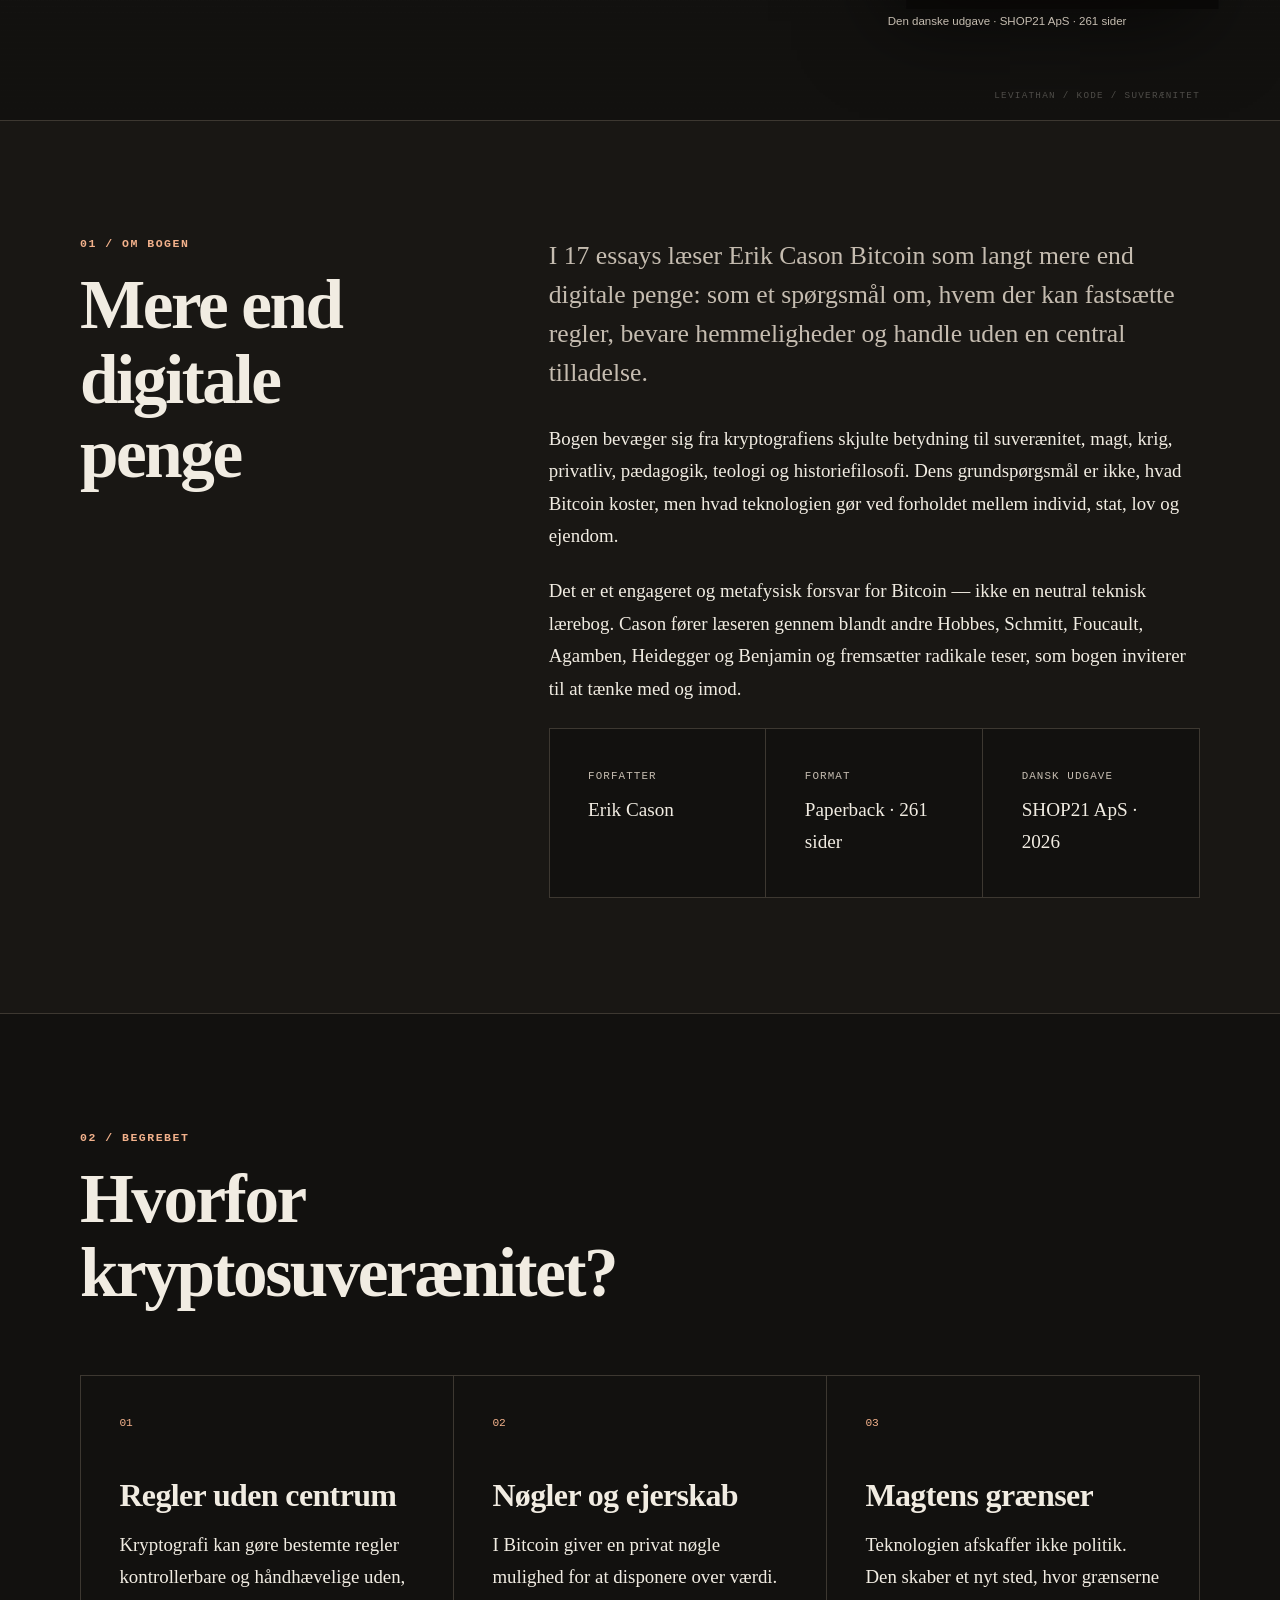
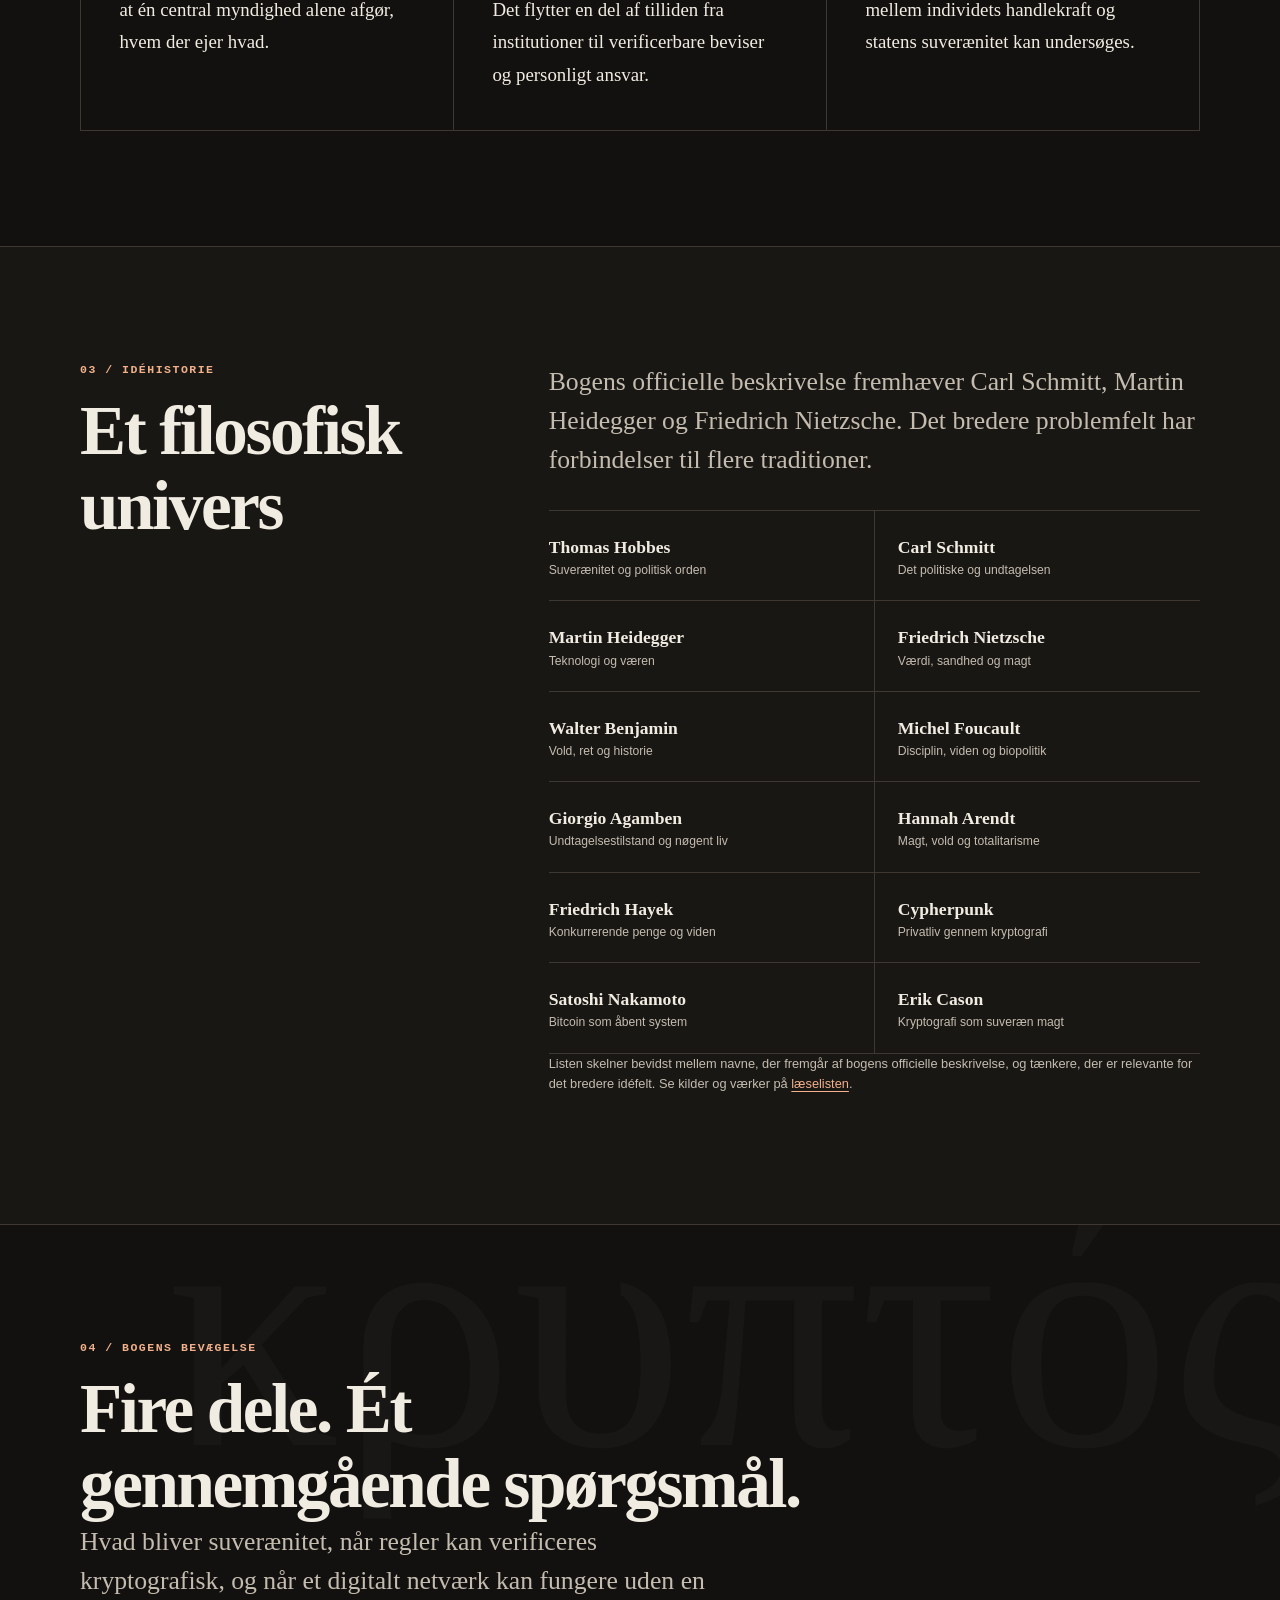
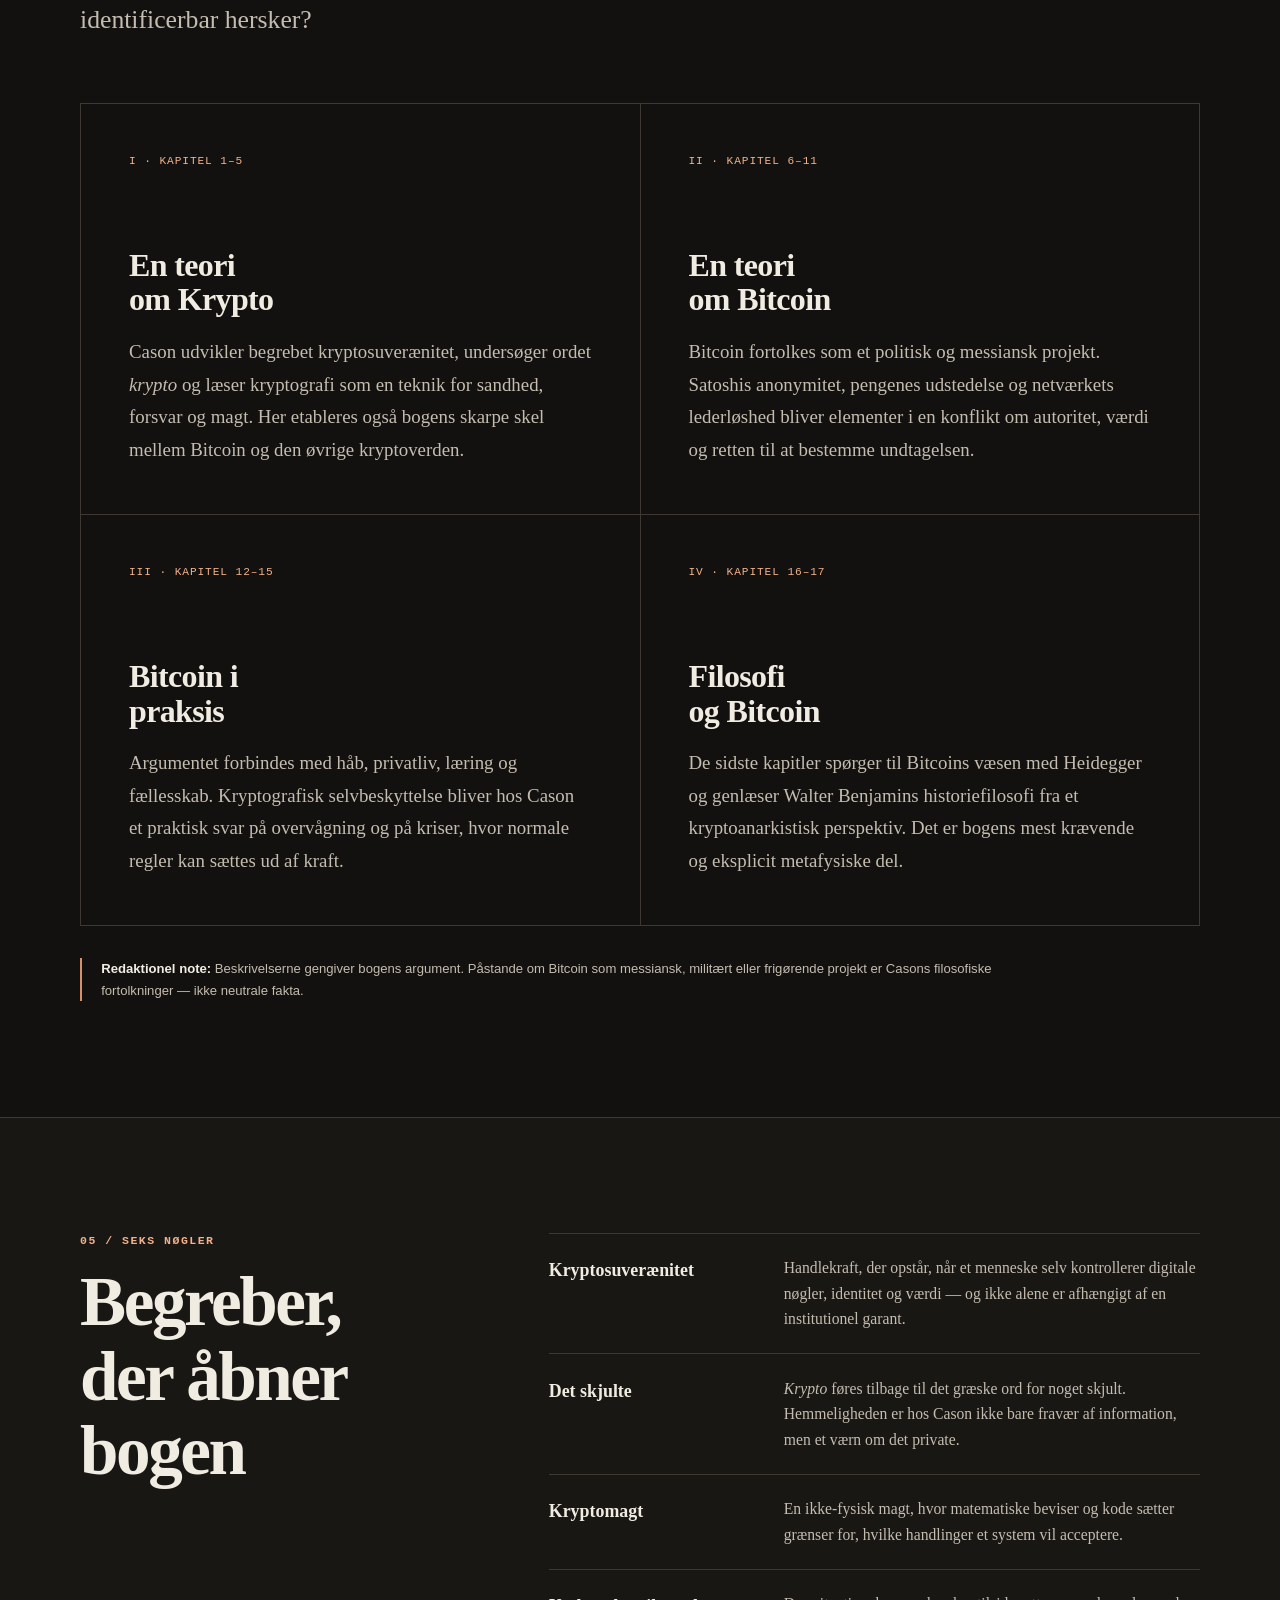
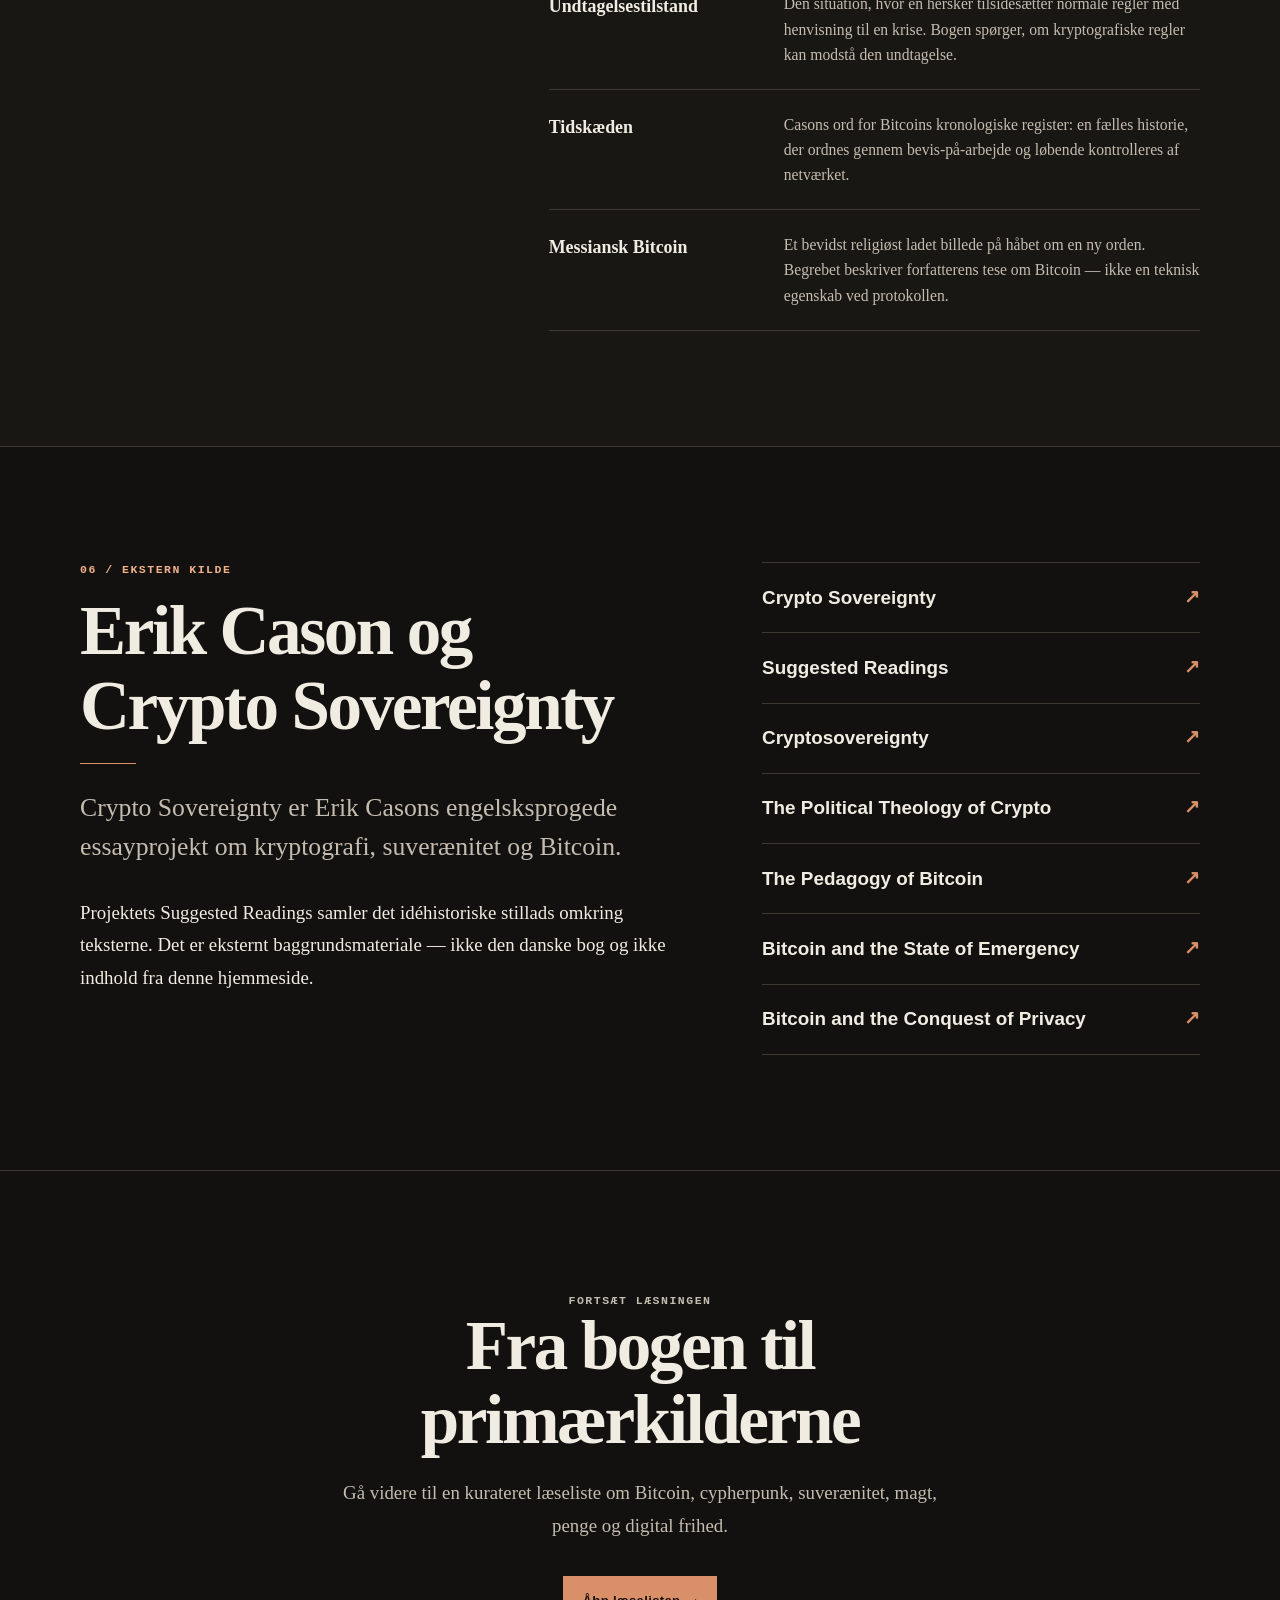
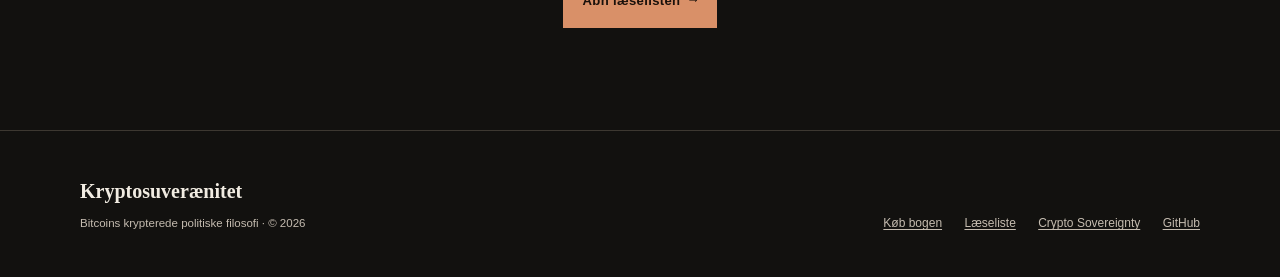
==== commit 12f52c22: "Add official cover and Leviathan visual identity" ====
--- a/index.html
+++ b/index.html
@@ -55,7 +55,7 @@
   </nav>
 </header>
 <main id="indhold">
-  <section class="hero section">
+  <section class="hero section hero-leviathan">
     <div class="shell hero-grid">
       <div class="hero-copy">
         <p class="eyebrow">Erik Cason · Dansk udgave</p>
@@ -68,8 +68,8 @@
         </div>
       </div>
       <figure class="book-figure">
-        <img class="book-cover" src="/assets/images/book-cover.webp" width="900" height="1350" alt="Illustreret pladsholder for bogforsiden til Kryptosuverænitet">
-        <figcaption>Illustreret pladsholder. Den officielle forside indsættes først, når brugsretten er afklaret.</figcaption>
+        <img class="book-cover" src="/assets/images/book-cover.webp" width="1100" height="1423" alt="Bogforsiden til Kryptosuverænitet med en bearbejdet Leviathan-illustration">
+        <figcaption>Den danske udgave · SHOP21 ApS · 261 sider</figcaption>
       </figure>
     </div>
   </section>
@@ -81,9 +81,9 @@
         <h2>Mere end digitale penge</h2>
       </header>
       <div class="prose">
-        <p class="lede">Kryptosuverænitet behandler Bitcoin som et politisk, teknologisk og filosofisk fænomen — ikke som et spekulativt aktiv.</p>
-        <p>Bogen undersøger, hvordan kryptografi ændrer forholdet mellem individ, ejendom og myndighed. Når besiddelse kan bevises med nøgler, og regler kan håndhæves af et åbent netværk, bliver velkendte spørgsmål om penge, magt og tillid stillet på ny.</p>
-        <p>Det er en bog for læsere, der vil forstå idéerne bag Bitcoin: individuel suverænitet, privatliv, ejendomsret og de institutioner, som normalt garanterer dem. Den er ikke en vejledning i at købe Bitcoin.</p>
+        <p class="lede">I 17 essays læser Erik Cason Bitcoin som langt mere end digitale penge: som et spørgsmål om, hvem der kan fastsætte regler, bevare hemmeligheder og handle uden en central tilladelse.</p>
+        <p>Bogen bevæger sig fra kryptografiens skjulte betydning til suverænitet, magt, krig, privatliv, pædagogik, teologi og historiefilosofi. Dens grundspørgsmål er ikke, hvad Bitcoin koster, men hvad teknologien gør ved forholdet mellem individ, stat, lov og ejendom.</p>
+        <p>Det er et engageret og metafysisk forsvar for Bitcoin — ikke en neutral teknisk lærebog. Cason fører læseren gennem blandt andre Hobbes, Schmitt, Foucault, Agamben, Heidegger og Benjamin og fremsætter radikale teser, som bogen inviterer til at tænke med og imod.</p>
         <div class="fact-grid" aria-label="Bogoplysninger">
           <div class="fact"><span class="fact-label">Forfatter</span><span class="fact-value">Erik Cason</span></div>
           <div class="fact"><span class="fact-label">Format</span><span class="fact-value">Paperback · 261 sider</span></div>
@@ -134,10 +134,41 @@
     </div>
   </section>
 
+  <section id="bogens-bevaegelse" class="section book-map">
+    <div class="shell">
+      <header class="section-head">
+        <p class="eyebrow">04 / Bogens bevægelse</p>
+        <h2>Fire dele. Ét gennemgående spørgsmål.</h2>
+        <p class="lede">Hvad bliver suverænitet, når regler kan verificeres kryptografisk, og når et digitalt netværk kan fungere uden en identificerbar hersker?</p>
+      </header>
+      <div class="part-grid">
+        <article class="part-card"><span class="part-index">I · Kapitel 1–5</span><h3>En teori om Krypto</h3><p>Cason udvikler begrebet kryptosuverænitet, undersøger ordet <em>krypto</em> og læser kryptografi som en teknik for sandhed, forsvar og magt. Her etableres også bogens skarpe skel mellem Bitcoin og den øvrige kryptoverden.</p></article>
+        <article class="part-card"><span class="part-index">II · Kapitel 6–11</span><h3>En teori om Bitcoin</h3><p>Bitcoin fortolkes som et politisk og messiansk projekt. Satoshis anonymitet, pengenes udstedelse og netværkets lederløshed bliver elementer i en konflikt om autoritet, værdi og retten til at bestemme undtagelsen.</p></article>
+        <article class="part-card"><span class="part-index">III · Kapitel 12–15</span><h3>Bitcoin i praksis</h3><p>Argumentet forbindes med håb, privatliv, læring og fællesskab. Kryptografisk selvbeskyttelse bliver hos Cason et praktisk svar på overvågning og på kriser, hvor normale regler kan sættes ud af kraft.</p></article>
+        <article class="part-card"><span class="part-index">IV · Kapitel 16–17</span><h3>Filosofi og Bitcoin</h3><p>De sidste kapitler spørger til Bitcoins væsen med Heidegger og genlæser Walter Benjamins historiefilosofi fra et kryptoanarkistisk perspektiv. Det er bogens mest krævende og eksplicit metafysiske del.</p></article>
+      </div>
+      <p class="editorial-note"><strong>Redaktionel note:</strong> Beskrivelserne gengiver bogens argument. Påstande om Bitcoin som messiansk, militært eller frigørende projekt er Casons filosofiske fortolkninger — ikke neutrale fakta.</p>
+    </div>
+  </section>
+
+  <section class="section section-soft concepts-section">
+    <div class="shell split">
+      <header><p class="eyebrow">05 / Seks nøgler</p><h2>Begreber, der åbner bogen</h2></header>
+      <dl class="concept-list">
+        <div><dt>Kryptosuverænitet</dt><dd>Handlekraft, der opstår, når et menneske selv kontrollerer digitale nøgler, identitet og værdi — og ikke alene er afhængigt af en institutionel garant.</dd></div>
+        <div><dt>Det skjulte</dt><dd><em>Krypto</em> føres tilbage til det græske ord for noget skjult. Hemmeligheden er hos Cason ikke bare fravær af information, men et værn om det private.</dd></div>
+        <div><dt>Kryptomagt</dt><dd>En ikke-fysisk magt, hvor matematiske beviser og kode sætter grænser for, hvilke handlinger et system vil acceptere.</dd></div>
+        <div><dt>Undtagelsestilstand</dt><dd>Den situation, hvor en hersker tilsidesætter normale regler med henvisning til en krise. Bogen spørger, om kryptografiske regler kan modstå den undtagelse.</dd></div>
+        <div><dt>Tidskæden</dt><dd>Casons ord for Bitcoins kronologiske register: en fælles historie, der ordnes gennem bevis-på-arbejde og løbende kontrolleres af netværket.</dd></div>
+        <div><dt>Messiansk Bitcoin</dt><dd>Et bevidst religiøst ladet billede på håbet om en ny orden. Begrebet beskriver forfatterens tese om Bitcoin — ikke en teknisk egenskab ved protokollen.</dd></div>
+      </dl>
+    </div>
+  </section>
+
   <section class="section">
     <div class="shell external-panel">
       <div>
-        <p class="eyebrow">04 / Ekstern kilde</p>
+        <p class="eyebrow">06 / Ekstern kilde</p>
         <h2>Erik Cason og Crypto Sovereignty</h2>
         <hr class="kicker-line">
         <p class="lede">Crypto Sovereignty er Erik Casons engelsksprogede essayprojekt om kryptografi, suverænitet og Bitcoin.</p>
--- a/assets/css/main.css
+++ b/assets/css/main.css
@@ -322,4 +322,117 @@
   .site-header, .site-footer, .actions, .toc { display: none; }
   .section { padding-block: 2rem; }
   a { color: inherit; }
-}+}
+/* Leviathan-derived atmosphere and book-structure components */
+.hero-leviathan {
+  position: relative;
+  isolation: isolate;
+  background:
+    linear-gradient(90deg, var(--paper) 0%, rgba(18,17,15,.96) 42%, rgba(18,17,15,.77) 100%),
+    url('/assets/images/leviathan-bg.webp') right center / min(61rem, 78vw) auto no-repeat;
+}
+.hero-leviathan::before {
+  content: "";
+  position: absolute;
+  z-index: -1;
+  inset: 0;
+  background:
+    linear-gradient(180deg, var(--paper) 0, transparent 18%, transparent 76%, var(--paper) 100%),
+    repeating-linear-gradient(0deg, transparent 0 5px, rgba(241,236,226,.016) 5px 6px);
+  pointer-events: none;
+}
+.hero-leviathan::after {
+  content: "LEVIATHAN / KODE / SUVERÆNITET";
+  position: absolute;
+  z-index: -1;
+  right: max(1rem, calc((100vw - var(--measure)) / 2));
+  bottom: 1rem;
+  color: rgba(241,236,226,.28);
+  font-family: var(--mono);
+  font-size: .58rem;
+  letter-spacing: .14em;
+}
+.hero-leviathan .book-cover {
+  border: 1px solid rgba(241,236,226,.2);
+  box-shadow: 1.15rem 1.25rem 0 rgba(9,8,6,.86), 0 2rem 5rem rgba(0,0,0,.58);
+}
+.book-map { position: relative; overflow: hidden; }
+.book-map::after {
+  content: "κρυπτός";
+  position: absolute;
+  z-index: -1;
+  right: -0.08em;
+  top: -.2em;
+  color: rgba(241,236,226,.025);
+  font-size: clamp(9rem, 27vw, 27rem);
+  line-height: 1;
+}
+.part-grid {
+  display: grid;
+  grid-template-columns: repeat(2, minmax(0, 1fr));
+  border: 1px solid var(--line);
+  background: var(--line);
+  gap: 1px;
+}
+.part-card {
+  min-height: 20rem;
+  display: flex;
+  flex-direction: column;
+  padding: clamp(1.6rem, 4vw, 3rem);
+  background: color-mix(in srgb, var(--paper), transparent 2%);
+}
+.part-card h3 { max-width: 13ch; margin-bottom: 1.2rem; }
+.part-card p { margin: auto 0 0; color: var(--ink-soft); }
+.part-index {
+  display: block;
+  margin-bottom: clamp(2.5rem, 6vw, 5rem);
+  color: var(--accent-light);
+  font-family: var(--mono);
+  font-size: .7rem;
+  letter-spacing: .08em;
+  text-transform: uppercase;
+}
+.editorial-note {
+  max-width: 58rem;
+  margin: 2rem 0 0;
+  padding-left: 1.2rem;
+  border-left: 2px solid var(--accent);
+  color: var(--ink-soft);
+  font-family: var(--sans);
+  font-size: .82rem;
+  line-height: 1.65;
+}
+.editorial-note strong { color: var(--ink); }
+.concept-list { margin: 0; }
+.concept-list > div {
+  display: grid;
+  grid-template-columns: minmax(9rem, .62fr) minmax(0, 1.38fr);
+  gap: clamp(1rem, 4vw, 3rem);
+  padding: 1.35rem 0;
+  border-top: 1px solid var(--line);
+}
+.concept-list > div:last-child { border-bottom: 1px solid var(--line); }
+.concept-list dt { color: var(--ink); font-size: 1.12rem; font-weight: 600; }
+.concept-list dd { margin: 0; color: var(--ink-soft); font-size: .98rem; line-height: 1.62; }
+.author-section {
+  background:
+    linear-gradient(90deg, var(--paper) 0%, rgba(18,17,15,.94) 100%),
+    url('/assets/images/leviathan-bg.webp') right center / 58rem auto no-repeat;
+}
+@media (max-width: 860px) {
+  .hero-leviathan {
+    background:
+      linear-gradient(180deg, rgba(18,17,15,.97) 0%, rgba(18,17,15,.91) 48%, rgba(18,17,15,.73) 100%),
+      url('/assets/images/leviathan-bg.webp') center bottom / auto 65% no-repeat;
+  }
+  .part-grid { grid-template-columns: 1fr; }
+  .part-card { min-height: 16rem; }
+  .part-index { margin-bottom: 2.5rem; }
+}
+@media (max-width: 600px) {
+  .hero-leviathan::after { display: none; }
+  .concept-list > div { grid-template-columns: 1fr; gap: .45rem; }
+}
+@media print {
+  .hero-leviathan, .author-section { background: none; }
+}
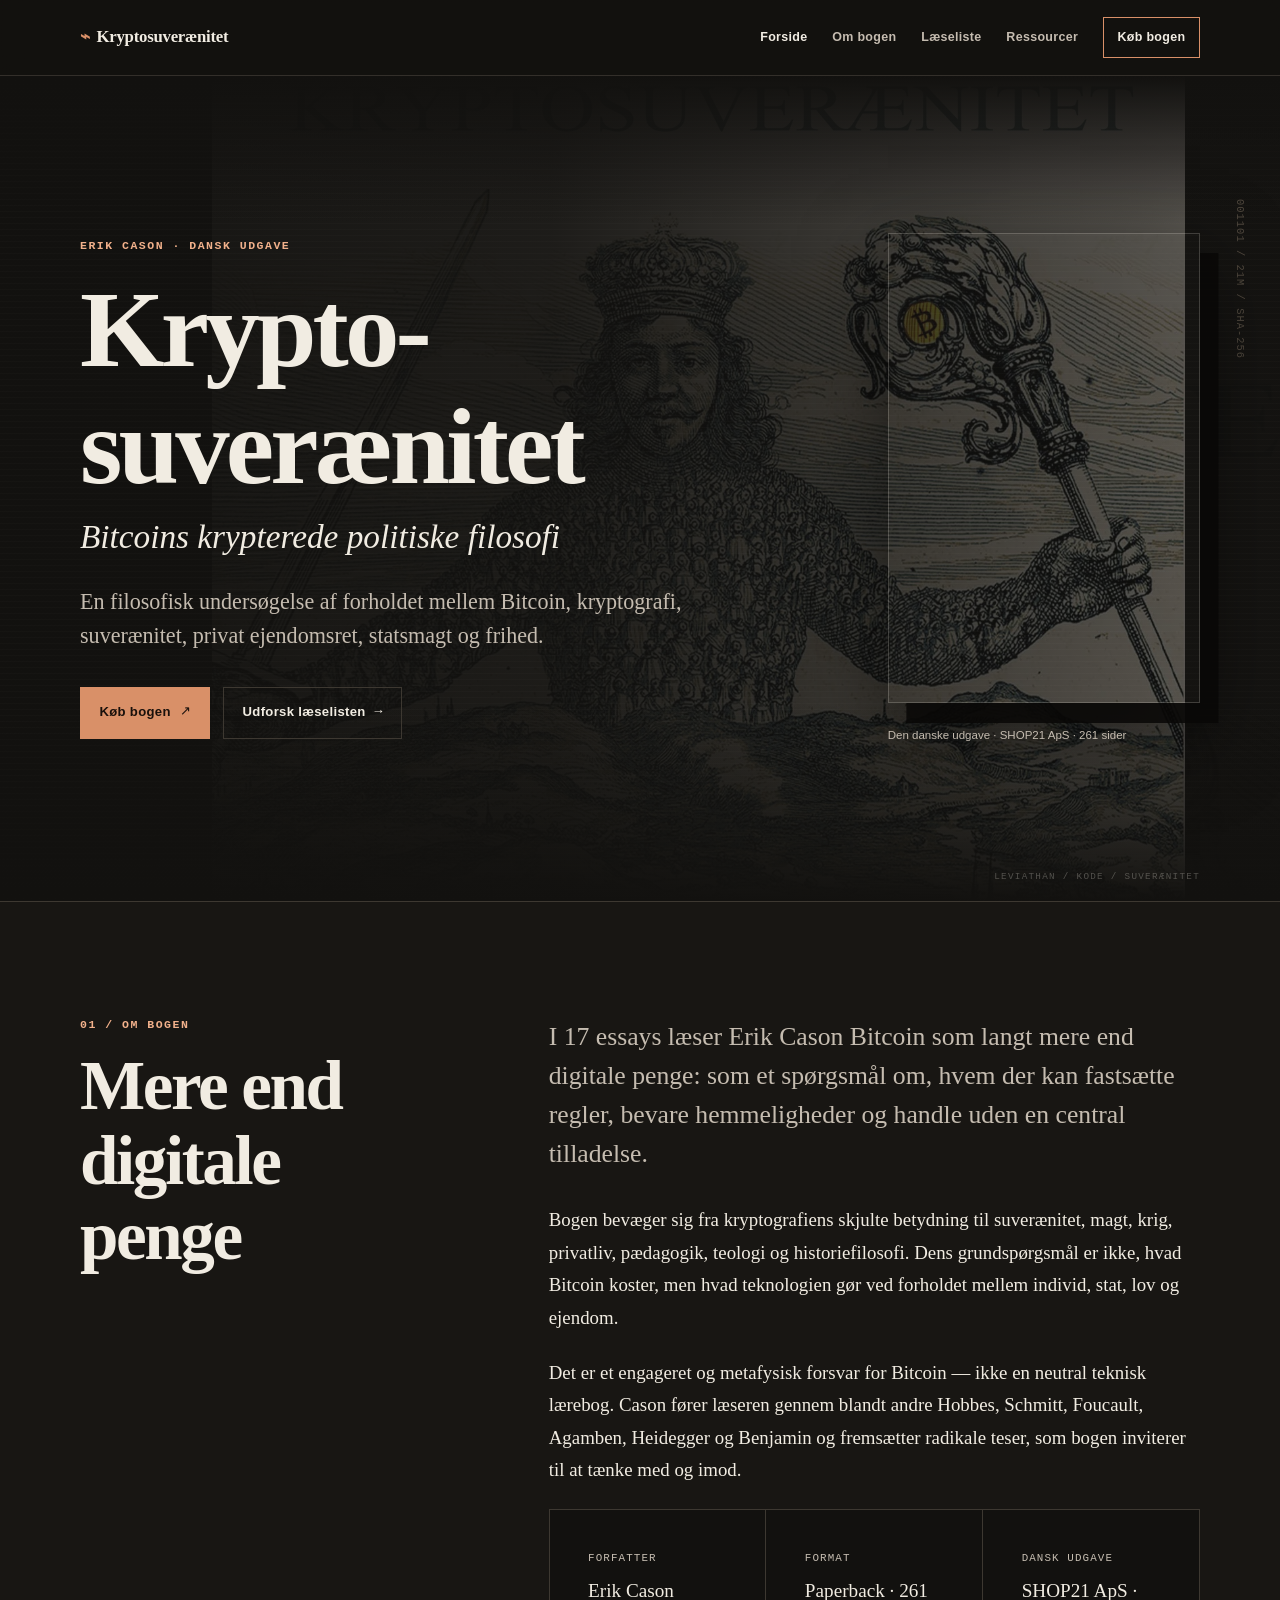
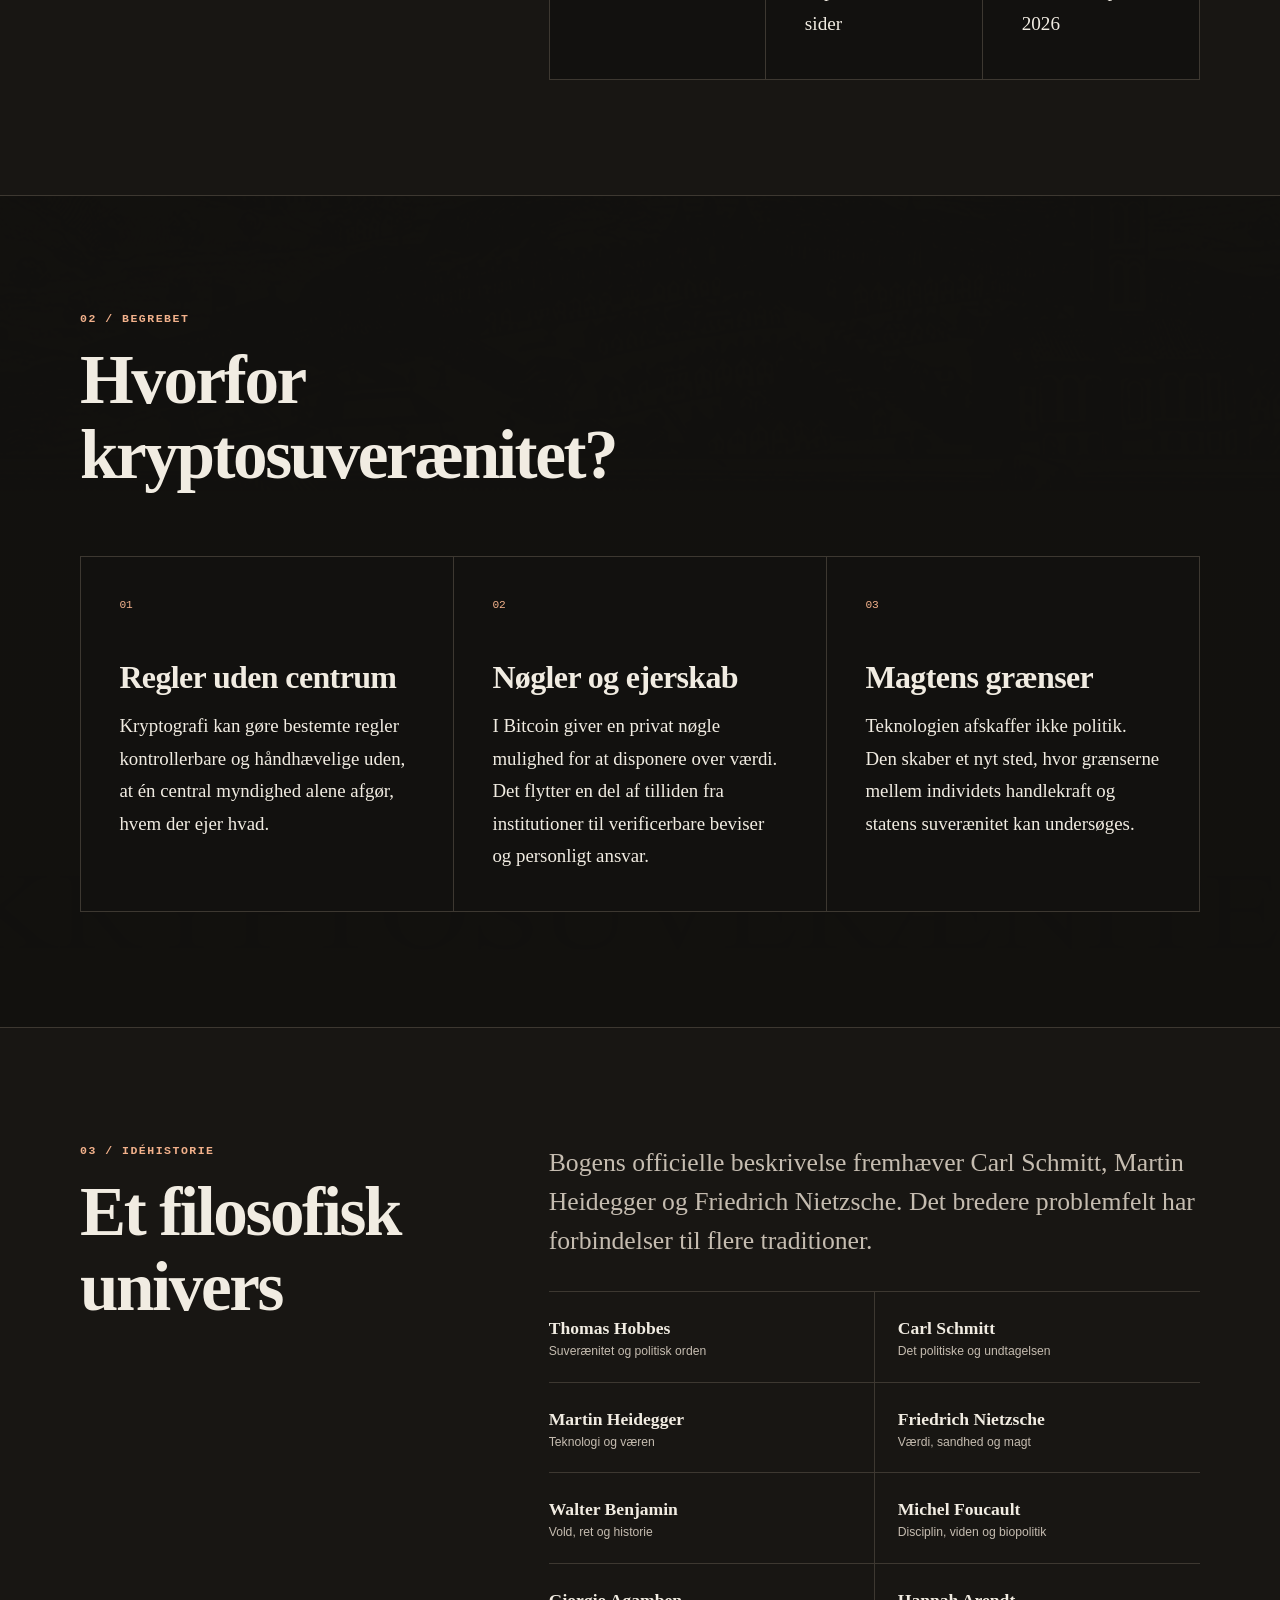
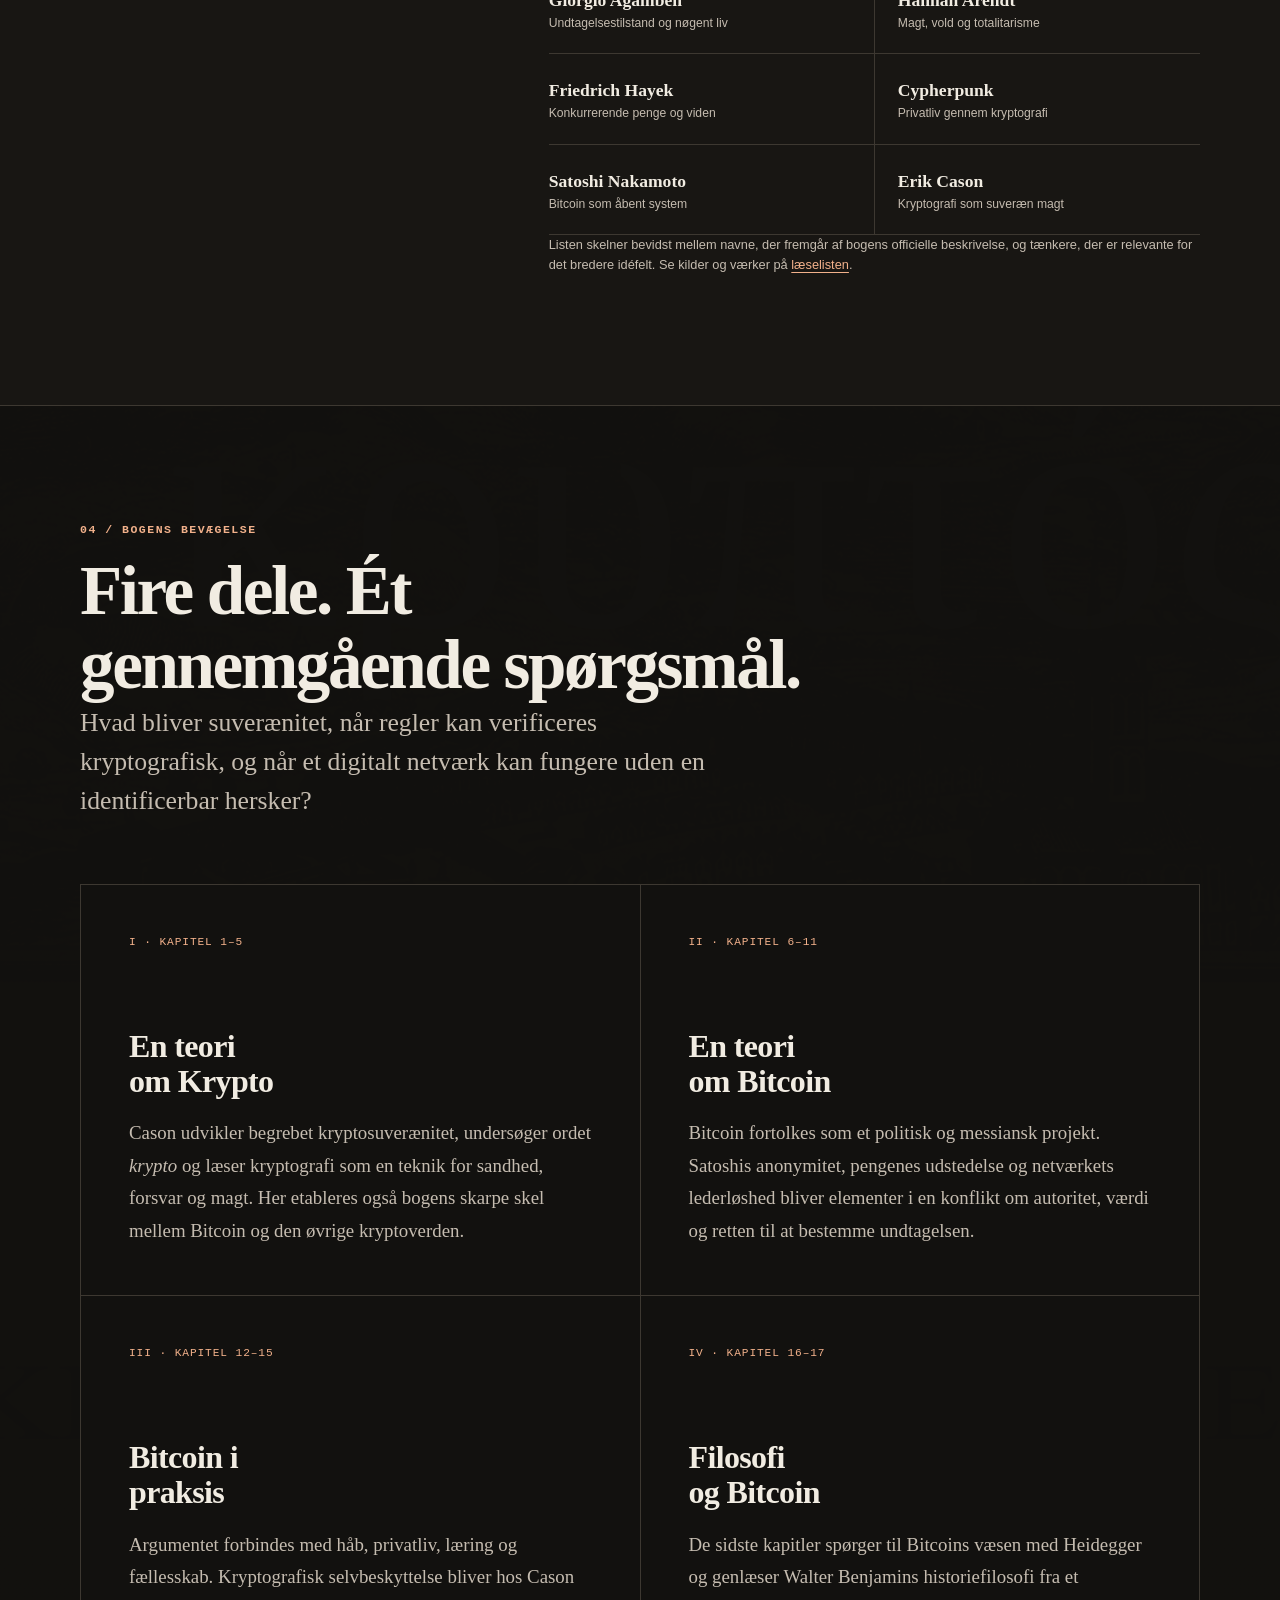
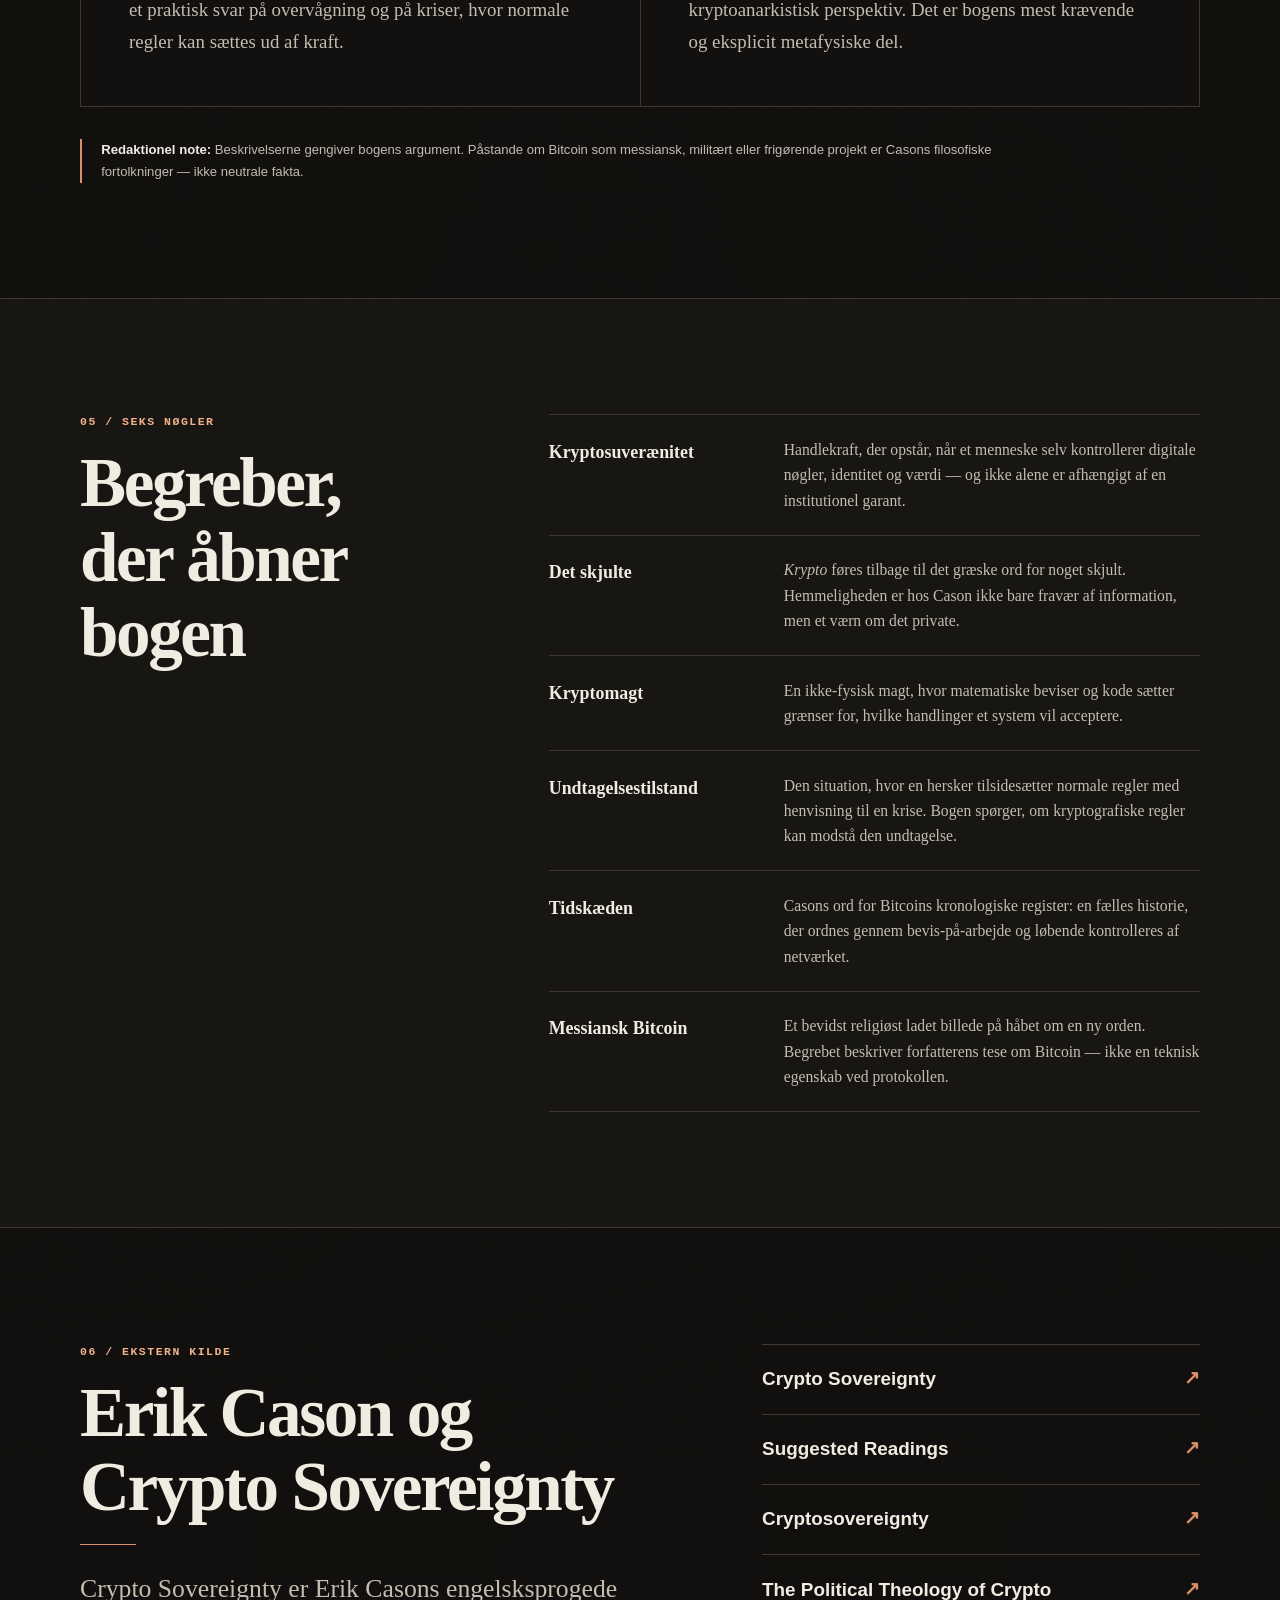
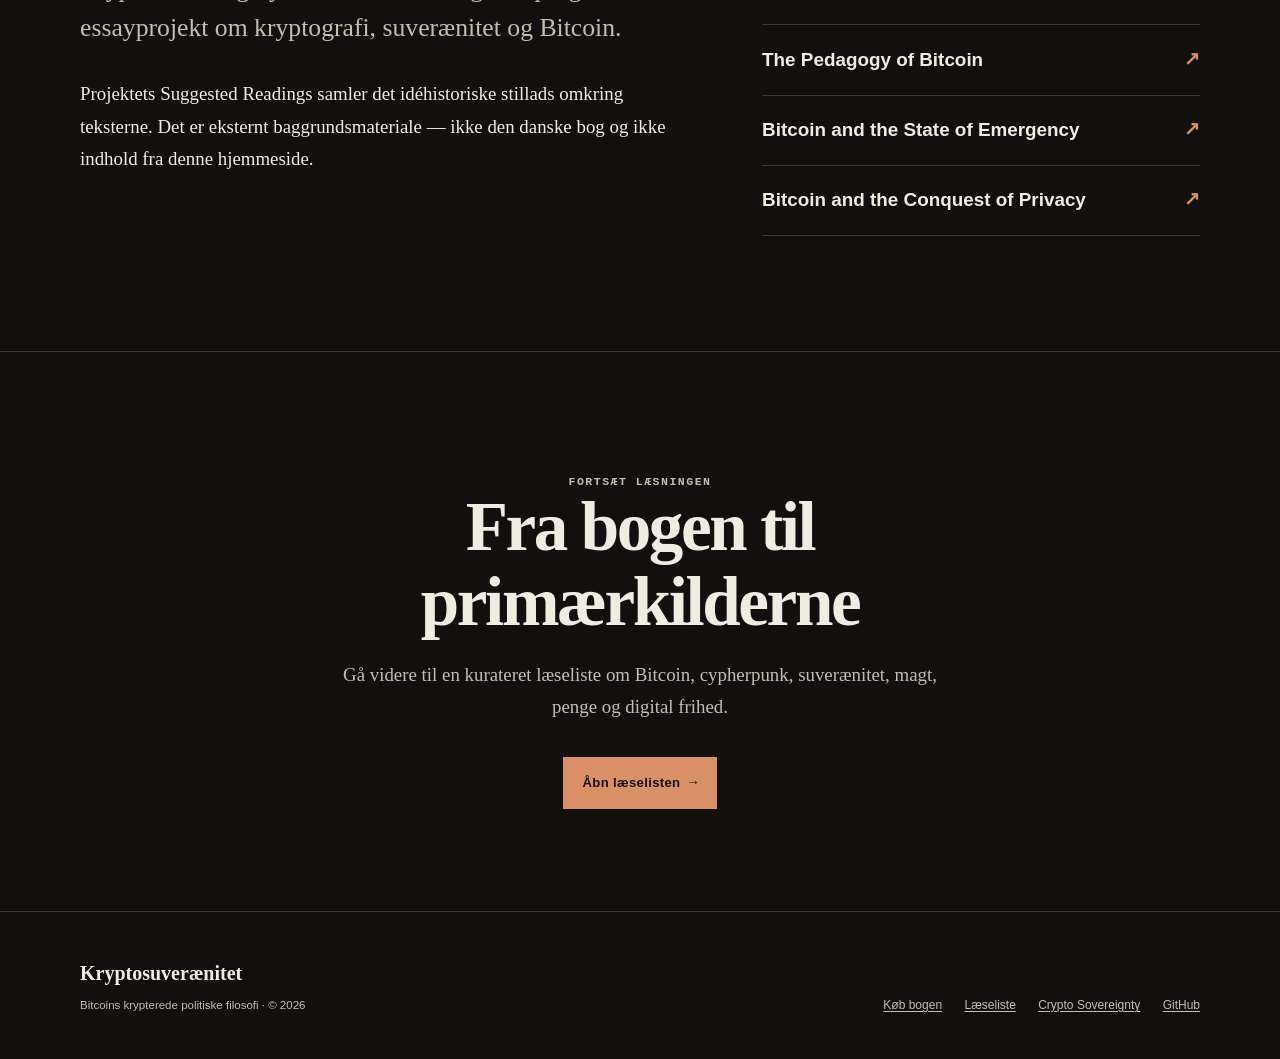
==== commit 0f4627be: "Integrate supplied images and refine mobile layout" ====
--- a/index.html
+++ b/index.html
@@ -68,7 +68,10 @@
         </div>
       </div>
       <figure class="book-figure">
-        <img class="book-cover" src="/assets/images/book-cover.webp" width="1100" height="1423" alt="Bogforsiden til Kryptosuverænitet med en bearbejdet Leviathan-illustration">
+        <picture>
+          <source media="(max-width: 700px)" srcset="/assets/images/book-cover-640.webp">
+          <img class="book-cover" src="/assets/images/book-cover.webp" width="900" height="1359" alt="Forsiden af bogen Kryptosuverænitet med en bearbejdet Leviathan-illustration" fetchpriority="high" decoding="async">
+        </picture>
         <figcaption>Den danske udgave · SHOP21 ApS · 261 sider</figcaption>
       </figure>
     </div>
--- a/assets/css/main.css
+++ b/assets/css/main.css
@@ -436,3 +436,131 @@
 @media print {
   .hero-leviathan, .author-section { background: none; }
 }
+
+/* User-supplied full-page background and mobile-first refinements */
+body {
+  background-color: var(--paper);
+  background-image:
+    linear-gradient(rgba(18,17,15,.965), rgba(18,17,15,.985)),
+    url('/assets/images/background.webp');
+  background-position: center top;
+  background-size: min(100rem, 125vw) auto;
+  background-repeat: repeat-y;
+  background-attachment: scroll;
+}
+.section, .cta-band, .site-footer { background-color: rgba(18,17,15,.93); }
+.section-soft { background-color: rgba(25,23,20,.95); }
+.hero-leviathan {
+  background:
+    linear-gradient(90deg, rgba(18,17,15,.99) 0%, rgba(18,17,15,.95) 43%, rgba(18,17,15,.66) 100%),
+    url('/assets/images/background.webp') right 31% center / min(66rem, 76vw) auto no-repeat;
+}
+.hero-leviathan::before {
+  background:
+    linear-gradient(180deg, var(--paper) 0, transparent 18%, transparent 76%, var(--paper) 100%),
+    repeating-linear-gradient(0deg, transparent 0 5px, rgba(241,236,226,.014) 5px 6px);
+}
+.author-section {
+  background:
+    linear-gradient(90deg, rgba(18,17,15,.99) 0%, rgba(18,17,15,.93) 58%, rgba(18,17,15,.84) 100%),
+    url('/assets/images/background.webp') right 16% center / 52rem auto no-repeat;
+}
+.book-figure picture { display: block; }
+.book-cover { height: auto; }
+
+@media (max-width: 860px) {
+  .site-header { position: relative; backdrop-filter: none; }
+  .nav-shell { width: 100%; padding: .85rem 0 0; gap: .55rem; }
+  .brand { margin-left: 1rem; }
+  .nav-list {
+    width: 100%;
+    justify-content: flex-start;
+    gap: .25rem;
+    overflow-x: auto;
+    overscroll-behavior-inline: contain;
+    scrollbar-width: thin;
+    padding: .1rem 1rem .7rem;
+    scroll-padding-inline: 1rem;
+  }
+  .nav-list a {
+    display: inline-flex;
+    min-height: 2.75rem;
+    align-items: center;
+    padding-inline: .7rem;
+    white-space: nowrap;
+  }
+  .nav-list .buy-link { min-height: 2.75rem; padding-inline: .8rem; }
+  .hero-leviathan {
+    background:
+      linear-gradient(180deg, rgba(18,17,15,.985) 0%, rgba(18,17,15,.94) 48%, rgba(18,17,15,.75) 100%),
+      url('/assets/images/background-mobile.webp') center bottom / 100% auto no-repeat;
+  }
+  .hero-grid { gap: 3.4rem; }
+  .book-figure { width: min(72vw, 20rem); }
+  .book-figure::before { right: -1.25rem; }
+}
+
+@media (max-width: 600px) {
+  html { scroll-padding-top: 1rem; }
+  body {
+    font-size: 1rem;
+    line-height: 1.68;
+    background-image:
+      linear-gradient(rgba(18,17,15,.975), rgba(18,17,15,.99)),
+      url('/assets/images/background-mobile.webp');
+    background-size: 100% auto;
+  }
+  .shell, .narrow { width: min(calc(100% - 2rem), var(--measure)); }
+  .nav-shell { width: 100%; }
+  .brand { font-size: 1rem; }
+  .nav-list { font-size: .75rem; }
+  .hero { padding-block: 2.7rem 4.3rem; }
+  .hero h1 {
+    max-width: 100%;
+    font-size: clamp(2.72rem, 13.3vw, 4rem);
+    line-height: .98;
+    letter-spacing: -.045em;
+    overflow-wrap: anywhere;
+  }
+  .hero-subtitle { margin-top: .85rem; font-size: clamp(1.28rem, 6vw, 1.65rem); }
+  .hero-description { font-size: 1.08rem; line-height: 1.5; }
+  .actions { margin-top: 1.6rem; gap: .65rem; }
+  .button { min-height: 3.35rem; padding: .8rem 1rem; }
+  .book-figure { width: min(78vw, 18rem); }
+  .book-cover { box-shadow: .7rem .8rem 0 rgba(9,8,6,.86), 0 1.4rem 3rem rgba(0,0,0,.52); }
+  .book-figure figcaption { margin-top: 1.15rem; font-size: .7rem; }
+  .section { padding-block: 3.6rem; }
+  .section-head { margin-bottom: 2.25rem; }
+  h2 { font-size: clamp(2.05rem, 10.5vw, 3.2rem); }
+  h3 { line-height: 1.16; }
+  .lede { font-size: 1.17rem; line-height: 1.48; }
+  .split { gap: 2rem; }
+  .fact, .card, .part-card, .resource-card { padding: 1.4rem; }
+  .part-card { min-height: 0; }
+  .part-index { margin-bottom: 2rem; }
+  .part-card p { margin-top: 2rem; }
+  .concept-list > div { padding: 1.15rem 0; }
+  .concept-list dd, .reading-item p { font-size: .96rem; }
+  .name-list strong { font-size: 1.05rem; }
+  .reading-section { margin-bottom: 3.6rem; }
+  .reading-item { padding-block: 1.25rem; }
+  .source-link { display: inline-flex; min-height: 2.75rem; align-items: center; margin-top: .35rem; }
+  .resource-links a { min-height: 3.35rem; align-items: center; }
+  .notice, .editorial-note { font-size: .8rem; }
+  .page-hero { padding-block: 3.75rem; }
+  .page-hero h1 { font-size: clamp(2.75rem, 13vw, 4.2rem); overflow-wrap: anywhere; }
+  .toc a { min-height: 3rem; align-items: center; }
+  .footer-links { row-gap: .3rem; }
+  .footer-links a { display: inline-flex; min-height: 2.75rem; align-items: center; }
+}
+
+@media (max-width: 370px) {
+  .shell, .narrow { width: min(calc(100% - 1.5rem), var(--measure)); }
+  .hero h1 { font-size: 2.55rem; }
+  .book-figure { width: min(82vw, 17rem); }
+  .fact-grid, .card-grid, .part-grid, .resource-stack { margin-inline: 0; }
+}
+
+@media print {
+  body, .section, .section-soft, .cta-band, .site-footer { background: #fff; }
+}
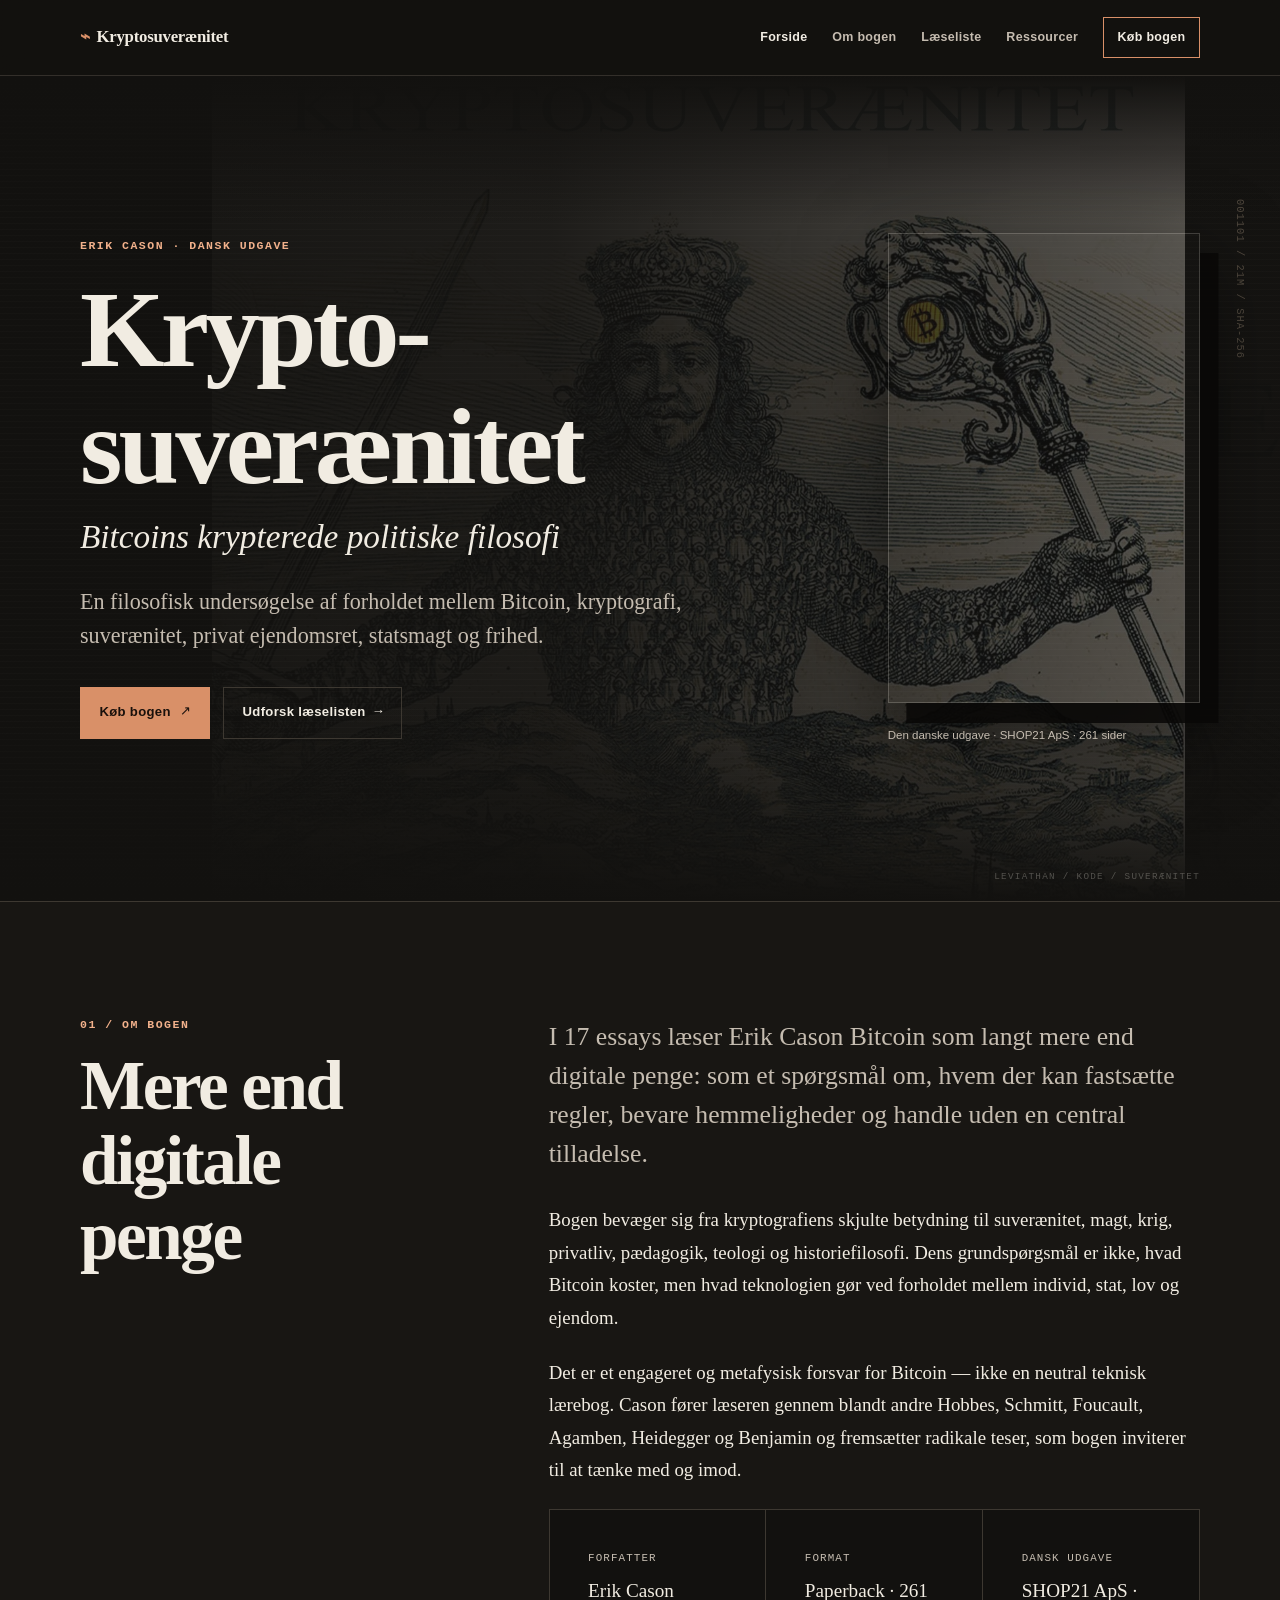
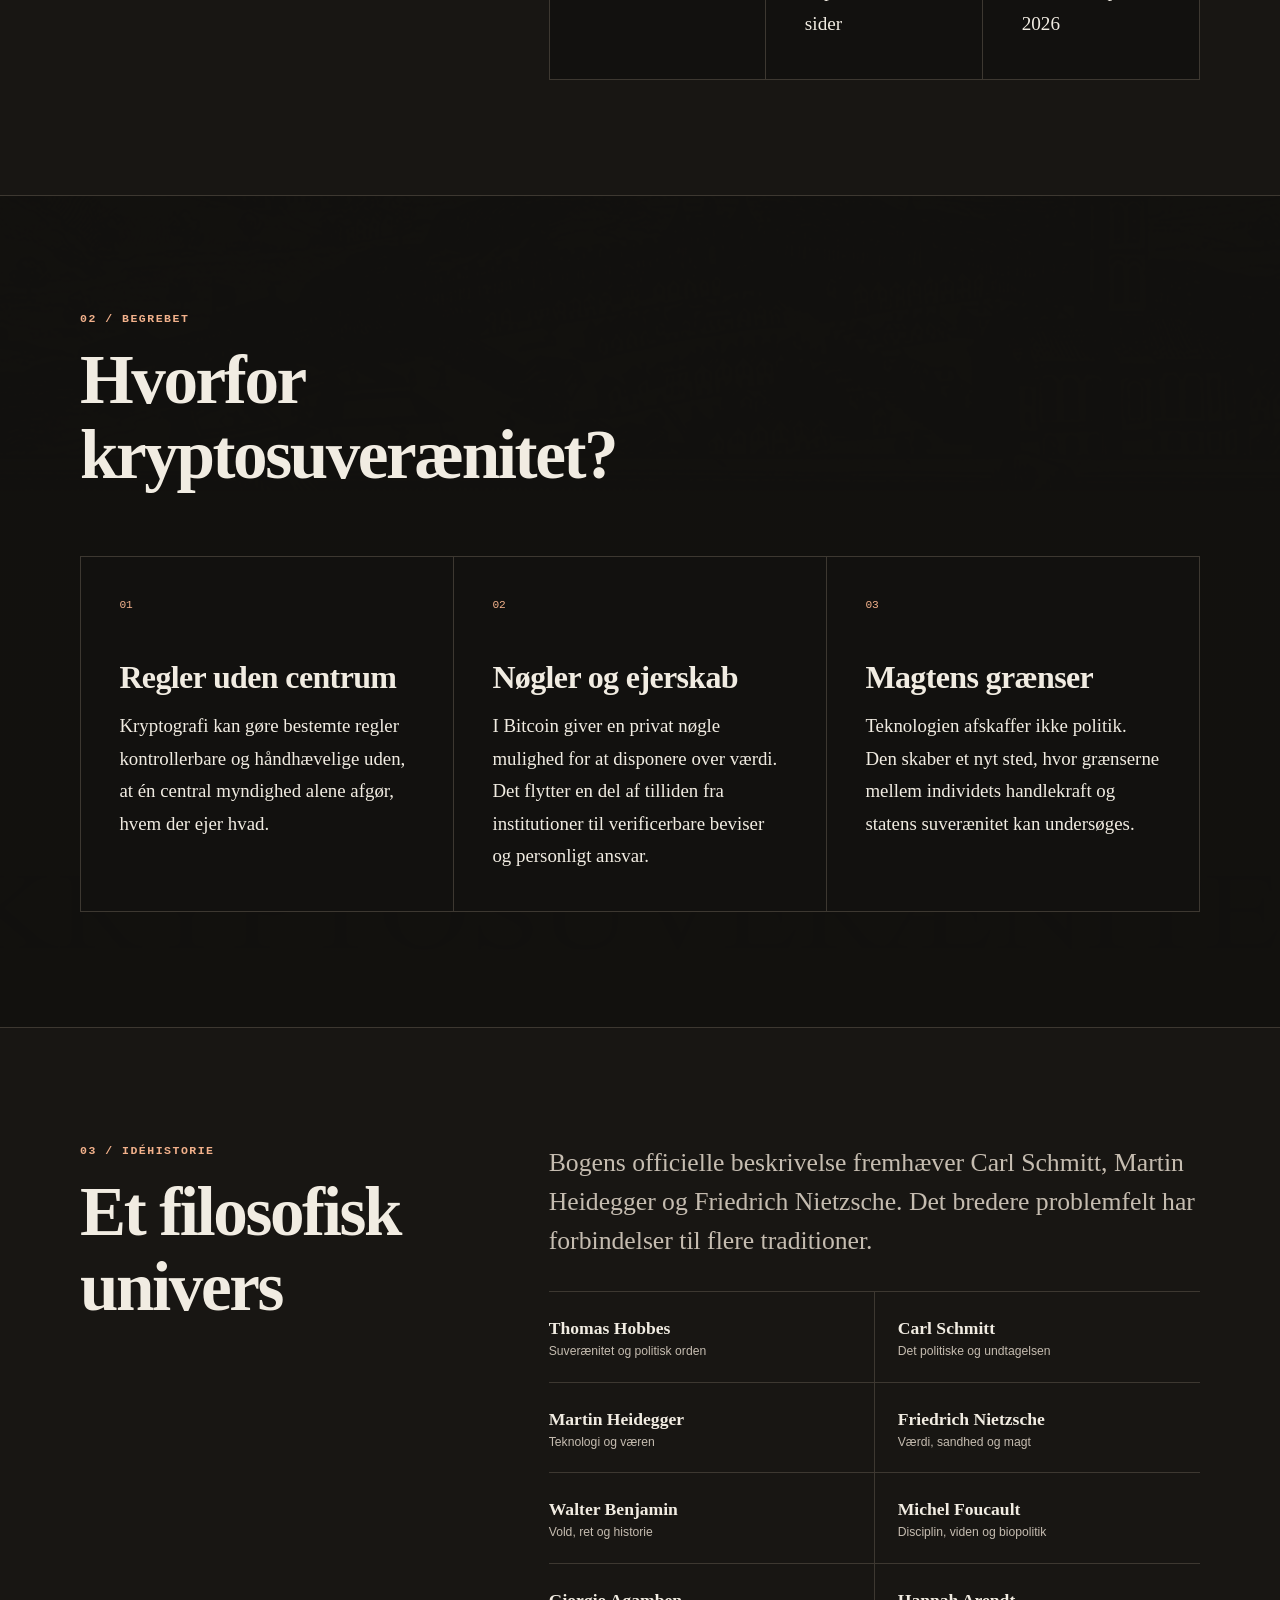
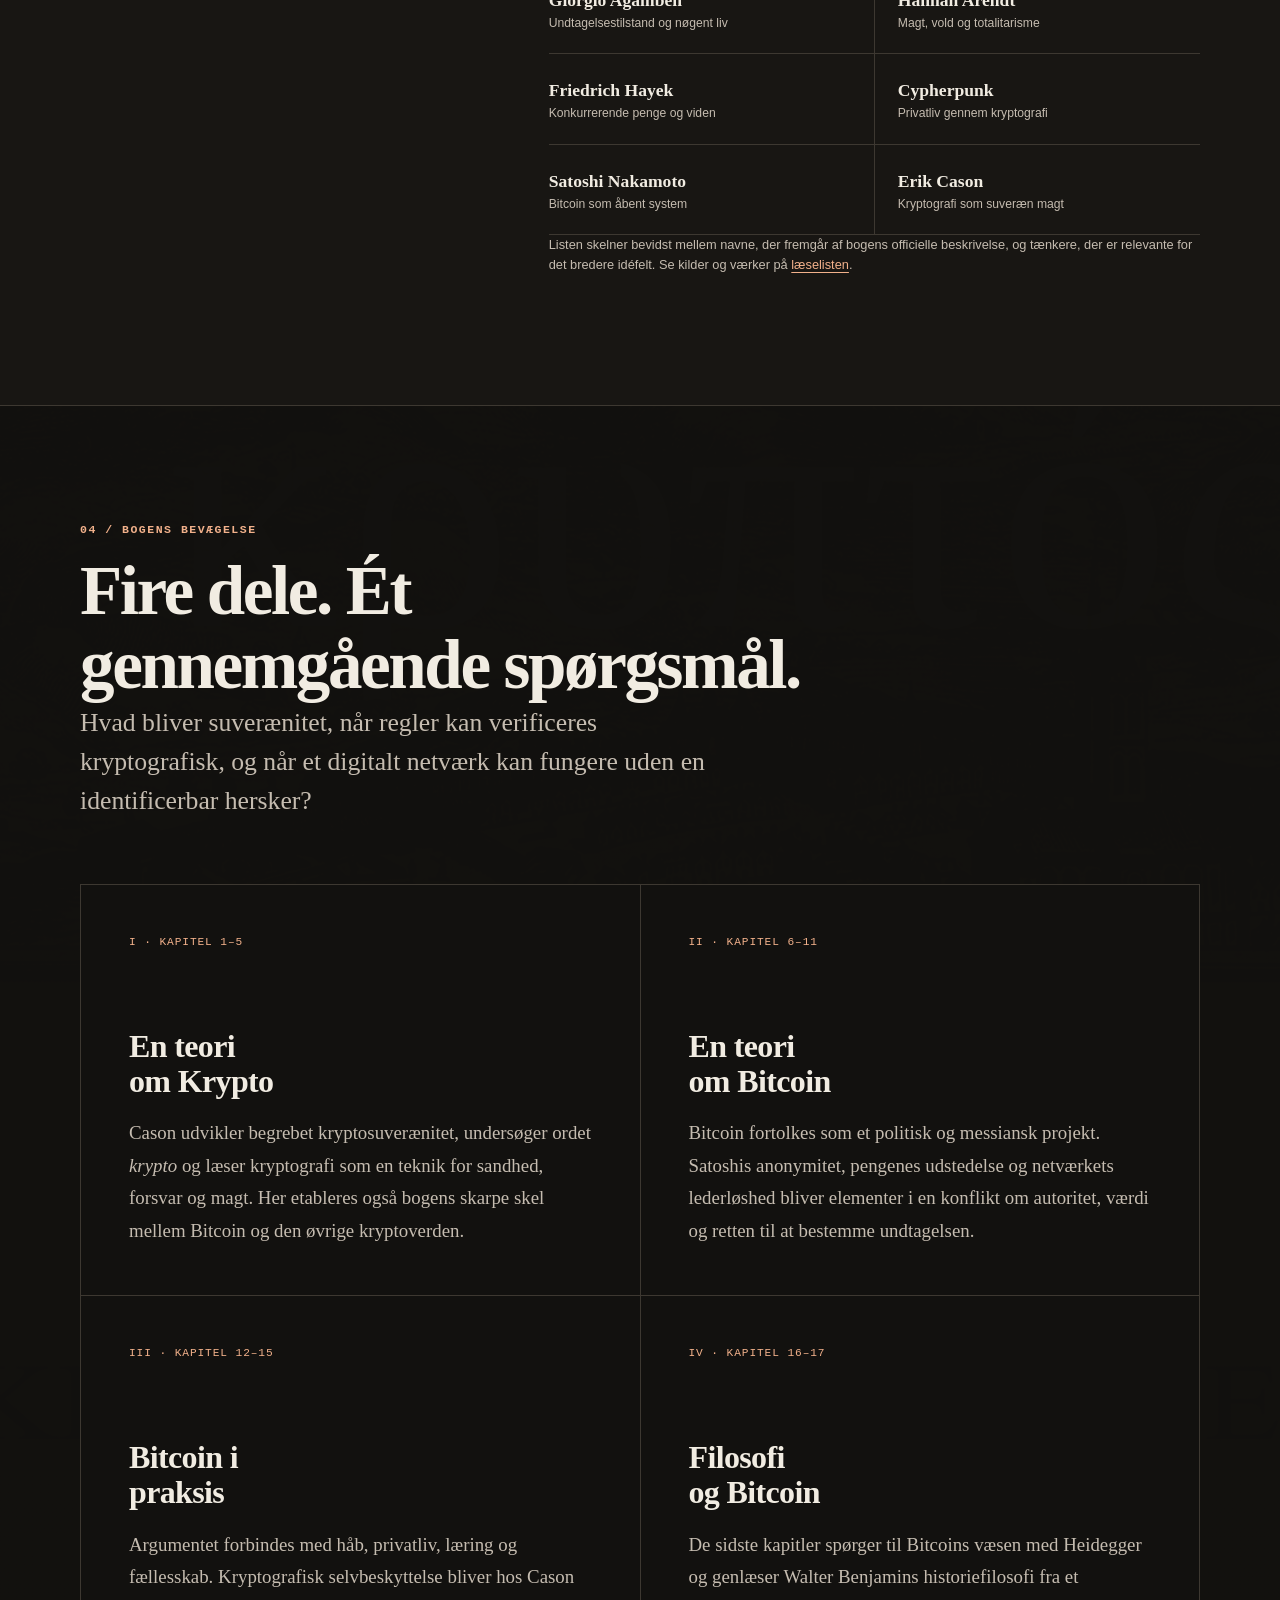
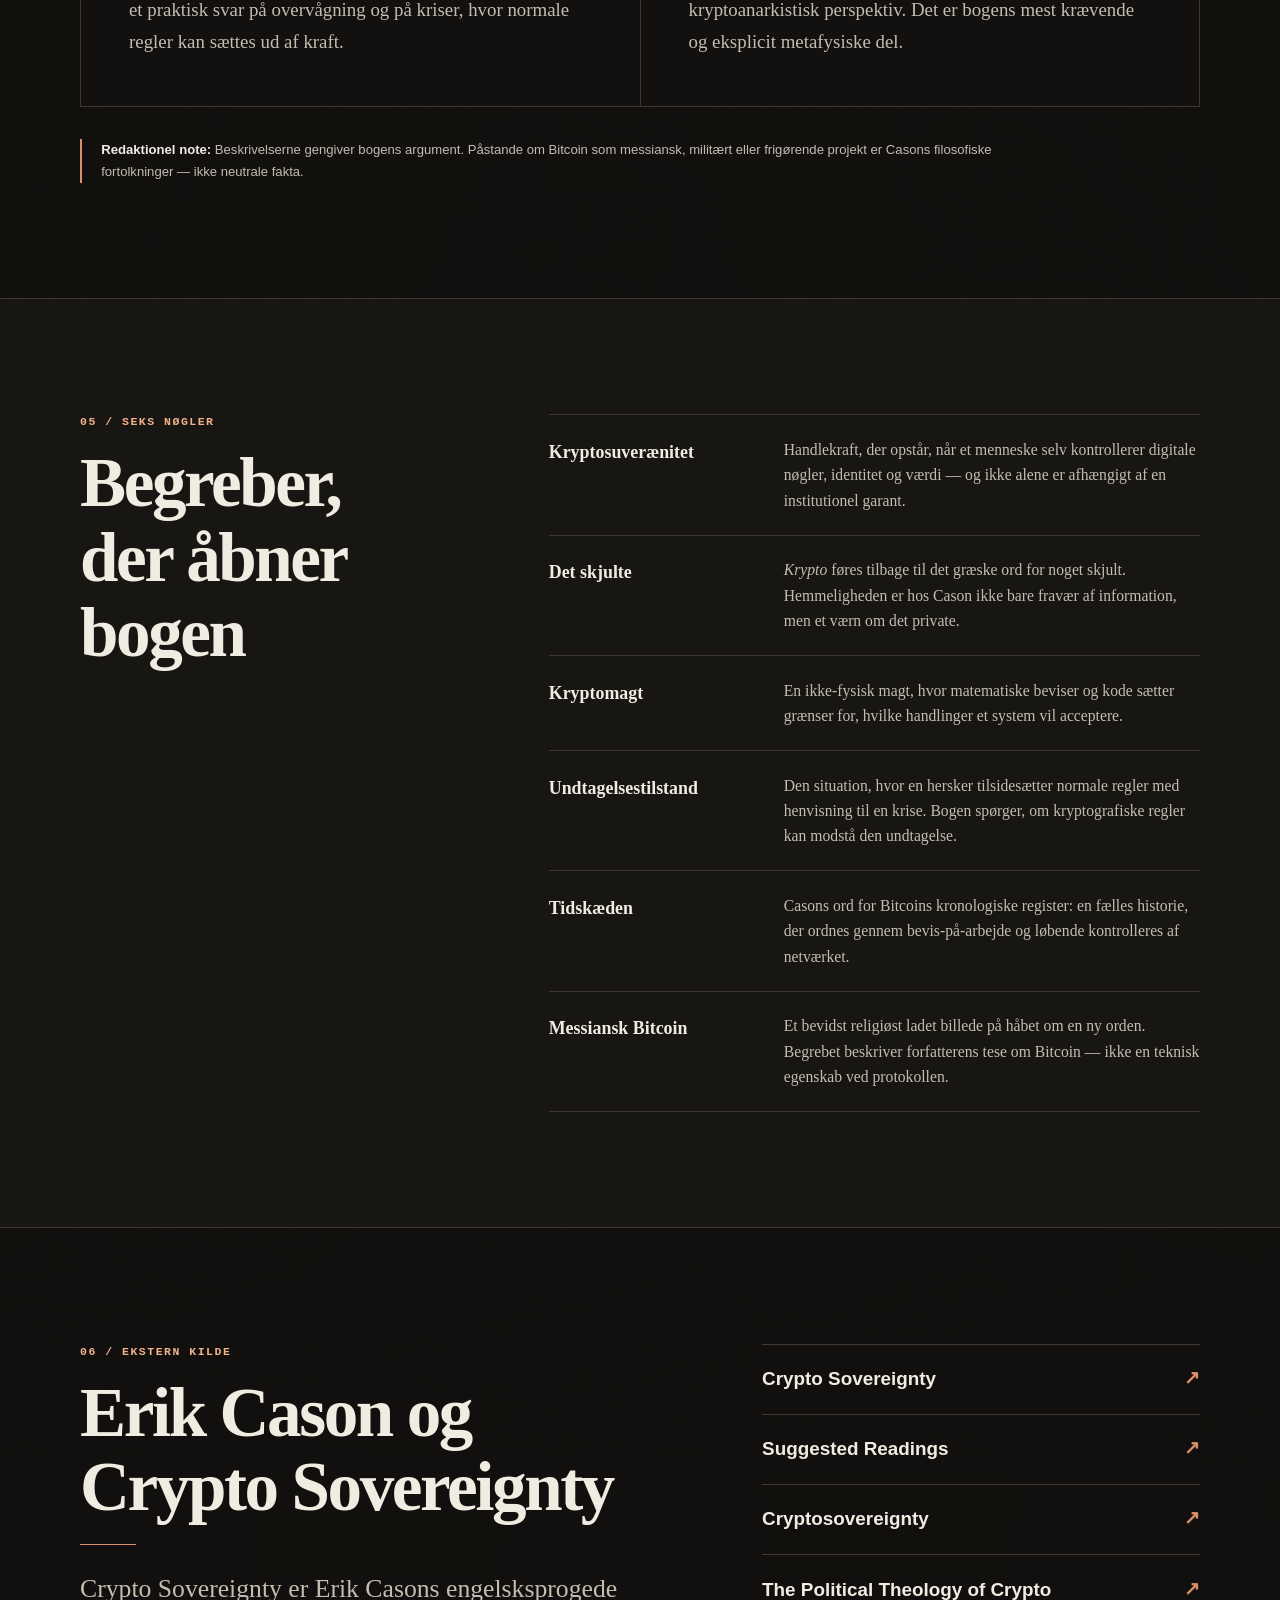
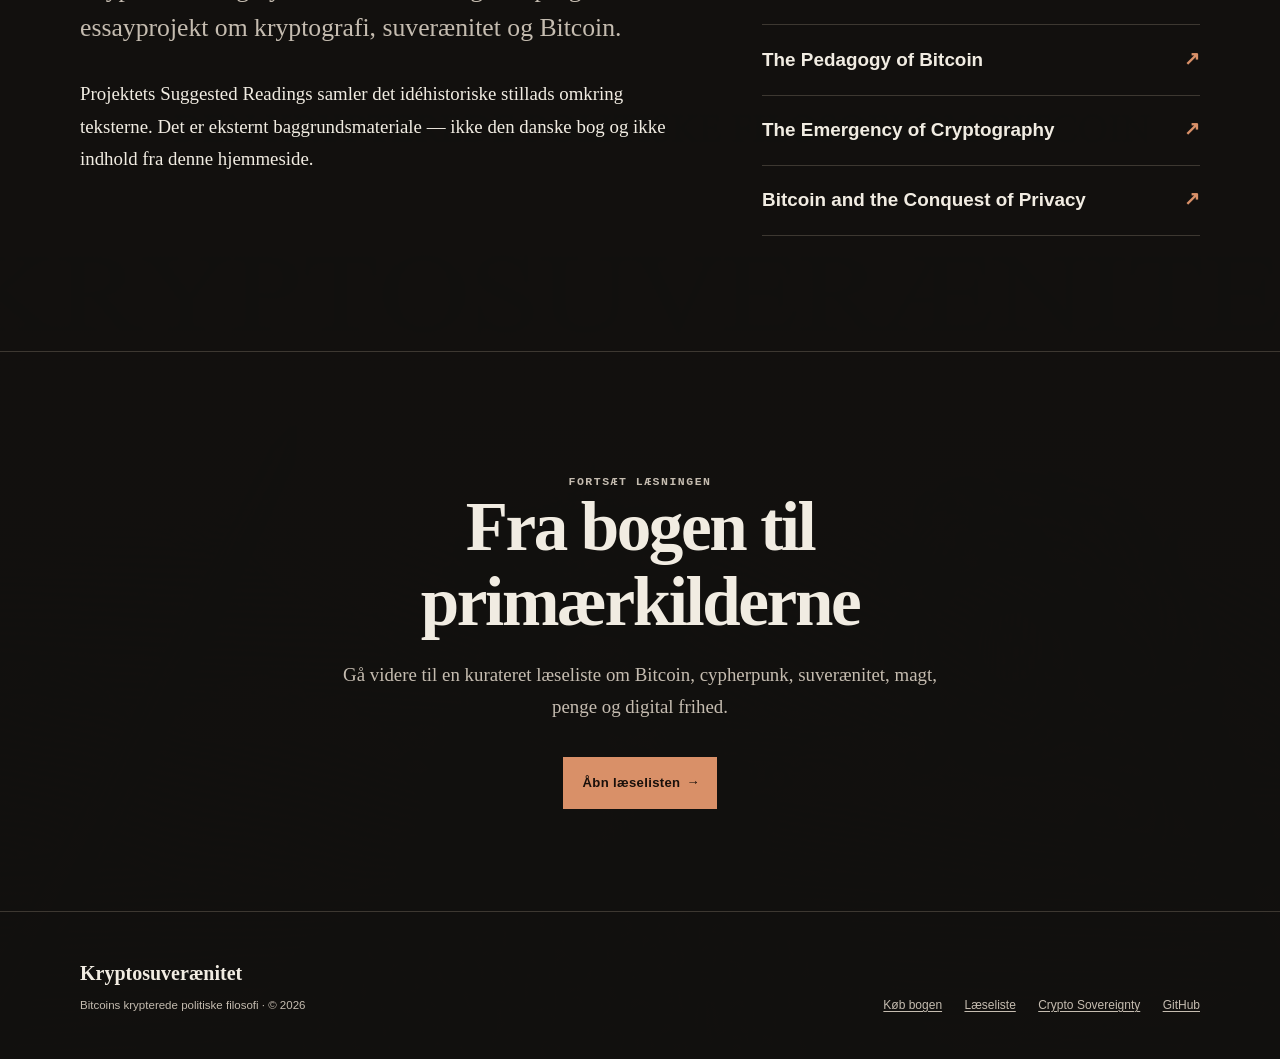
==== commit e39f6615: "Fix Android navigation and reading list links" ====
--- a/index.html
+++ b/index.html
@@ -44,8 +44,11 @@
 <a class="skip-link" href="#indhold">Gå til indhold</a>
 <header class="site-header">
   <nav class="nav-shell" aria-label="Primær navigation">
+    <div class="nav-bar">
     <a class="brand" href="/"><span class="brand-mark" aria-hidden="true">⌁</span>Kryptosuverænitet</a>
-    <ul class="nav-list">
+      <button class="nav-toggle" type="button" aria-expanded="false" aria-controls="primary-menu"><span class="nav-toggle-label">Menu</span><span class="nav-toggle-icon" aria-hidden="true"><span></span><span></span></span></button>
+    </div>
+    <ul class="nav-list" id="primary-menu">
       <li><a aria-current="page" href="/">Forside</a></li>
       <li><a href="/om-bogen/">Om bogen</a></li>
       <li><a href="/laeseliste/">Læseliste</a></li>
@@ -182,9 +185,9 @@
         <li><a href="https://cryptosovereignty.org/suggested-readings/">Suggested Readings <span class="external-mark" aria-hidden="true">↗</span></a></li>
         <li><a href="https://cryptosovereignty.org/cryptosovereignty/">Cryptosovereignty <span class="external-mark" aria-hidden="true">↗</span></a></li>
         <li><a href="https://cryptosovereignty.org/the-political-theology-of-crypto/">The Political Theology of Crypto <span class="external-mark" aria-hidden="true">↗</span></a></li>
-        <li><a href="https://cryptosovereignty.org/the-pedagogy-of-bitcoin/">The Pedagogy of Bitcoin <span class="external-mark" aria-hidden="true">↗</span></a></li>
-        <li><a href="https://cryptosovereignty.org/bitcoin-and-the-state-of-emergency/">Bitcoin and the State of Emergency <span class="external-mark" aria-hidden="true">↗</span></a></li>
-        <li><a href="https://cryptosovereignty.org/bitcoin-and-the-conquest-of-privacy/">Bitcoin and the Conquest of Privacy <span class="external-mark" aria-hidden="true">↗</span></a></li>
+        <li><a href="https://cryptosovereignty.org/pedagogy-bitcoin/">The Pedagogy of Bitcoin <span class="external-mark" aria-hidden="true">↗</span></a></li>
+        <li><a href="https://cryptosovereignty.org/emergency-of-cryptography/">The Emergency of Cryptography <span class="external-mark" aria-hidden="true">↗</span></a></li>
+        <li><a href="https://www.citadel21.com/bitcoin-and-the-conquest-of-privacy">Bitcoin and the Conquest of Privacy <span class="external-mark" aria-hidden="true">↗</span></a></li>
       </ul>
     </div>
   </section>
@@ -209,5 +212,23 @@
     </ul>
   </div>
 </footer>
+<script>
+  document.documentElement.classList.add('js');
+  const toggle = document.querySelector('.nav-toggle');
+  const menu = document.getElementById('primary-menu');
+  if (toggle && menu) {
+    toggle.addEventListener('click', () => {
+      const open = toggle.getAttribute('aria-expanded') === 'true';
+      toggle.setAttribute('aria-expanded', String(!open));
+      menu.classList.toggle('is-open', !open);
+    });
+    menu.addEventListener('click', event => {
+      if (event.target.closest('a')) {
+        toggle.setAttribute('aria-expanded', 'false');
+        menu.classList.remove('is-open');
+      }
+    });
+  }
+</script>
 </body>
 </html>
--- a/assets/css/main.css
+++ b/assets/css/main.css
@@ -80,6 +80,8 @@
   white-space: nowrap;
 }
 .brand-mark { color: var(--accent); font-family: var(--mono); margin-right: 0.42rem; }
+.nav-bar { display: contents; }
+.nav-toggle { display: none; }
 .nav-list {
   display: flex;
   align-items: center;
@@ -286,8 +288,6 @@
 
 @media (max-width: 860px) {
   .nav-shell { align-items: flex-start; flex-direction: column; padding-block: 1rem; gap: .9rem; }
-  .nav-list { width: 100%; justify-content: space-between; gap: .8rem; overflow-x: auto; padding-bottom: .2rem; }
-  .nav-list li { flex: none; }
   .hero { min-height: auto; }
   .hero-grid, .split, .external-panel { grid-template-columns: 1fr; }
   .hero-copy { order: 1; }
@@ -300,9 +300,6 @@
   html { scroll-padding-top: 8rem; }
   body { font-size: 1.05rem; }
   .shell, .narrow, .nav-shell { width: min(calc(100% - 1.4rem), var(--measure)); }
-  .nav-list { justify-content: flex-start; gap: 1.15rem; font-size: .72rem; }
-  .nav-list a { display: inline-flex; min-height: 2.75rem; align-items: center; }
-  .nav-list .buy-link { min-height: 2.75rem; padding: .3rem .65rem; }
   .section { padding-block: 4rem; }
   .hero { padding-top: 3.3rem; }
   .hero h1 { font-size: clamp(3rem, 15vw, 4.6rem); hyphens: auto; }
@@ -470,26 +467,61 @@
 
 @media (max-width: 860px) {
   .site-header { position: relative; backdrop-filter: none; }
-  .nav-shell { width: 100%; padding: .85rem 0 0; gap: .55rem; }
-  .brand { margin-left: 1rem; }
+  .nav-shell { width: 100%; padding: 0; gap: 0; }
+  .nav-bar {
+    width: 100%;
+    min-height: 4.35rem;
+    display: flex;
+    align-items: center;
+    justify-content: space-between;
+    gap: 1rem;
+    padding: .65rem 1rem;
+  }
+  .brand { min-width: 0; margin: 0; overflow: hidden; text-overflow: ellipsis; }
+  .nav-toggle {
+    min-width: 4.75rem;
+    min-height: 2.85rem;
+    display: inline-flex;
+    flex: none;
+    align-items: center;
+    justify-content: center;
+    gap: .55rem;
+    padding: .55rem .7rem;
+    border: 1px solid var(--line);
+    background: var(--paper-raised);
+    color: var(--ink);
+    font: 700 .72rem/1 var(--sans);
+    letter-spacing: .06em;
+    text-transform: uppercase;
+    cursor: pointer;
+  }
+  .nav-toggle-icon { width: 1rem; display: grid; gap: .28rem; }
+  .nav-toggle-icon span { width: 100%; height: 1px; display: block; background: currentColor; transition: transform .16s ease; }
+  .nav-toggle[aria-expanded="true"] .nav-toggle-icon span:first-child { transform: translateY(.145rem) rotate(45deg); }
+  .nav-toggle[aria-expanded="true"] .nav-toggle-icon span:last-child { transform: translateY(-.145rem) rotate(-45deg); }
   .nav-list {
     width: 100%;
-    justify-content: flex-start;
-    gap: .25rem;
-    overflow-x: auto;
-    overscroll-behavior-inline: contain;
-    scrollbar-width: thin;
-    padding: .1rem 1rem .7rem;
-    scroll-padding-inline: 1rem;
-  }
-  .nav-list a {
-    display: inline-flex;
-    min-height: 2.75rem;
+    display: grid;
+    grid-template-columns: 1fr;
+    gap: 0;
+    overflow: visible;
+    padding: 0 1rem .8rem;
+    border-top: 1px solid var(--line);
+  }
+  .js .nav-list { display: none; }
+  .js .nav-list.is-open { display: grid; }
+  .nav-list li { width: 100%; border-bottom: 1px solid var(--line); }
+  .nav-list a, .nav-list .buy-link {
+    width: 100%;
+    min-height: 3.15rem;
+    display: flex;
     align-items: center;
-    padding-inline: .7rem;
-    white-space: nowrap;
-  }
-  .nav-list .buy-link { min-height: 2.75rem; padding-inline: .8rem; }
+    padding: .65rem .2rem;
+    border: 0;
+    white-space: normal;
+  }
+  .nav-list .buy-link { color: var(--accent-light); }
+  .nav-list .buy-link::after { content: "↗"; margin-left: auto; font-family: var(--mono); }
   .hero-leviathan {
     background:
       linear-gradient(180deg, rgba(18,17,15,.985) 0%, rgba(18,17,15,.94) 48%, rgba(18,17,15,.75) 100%),
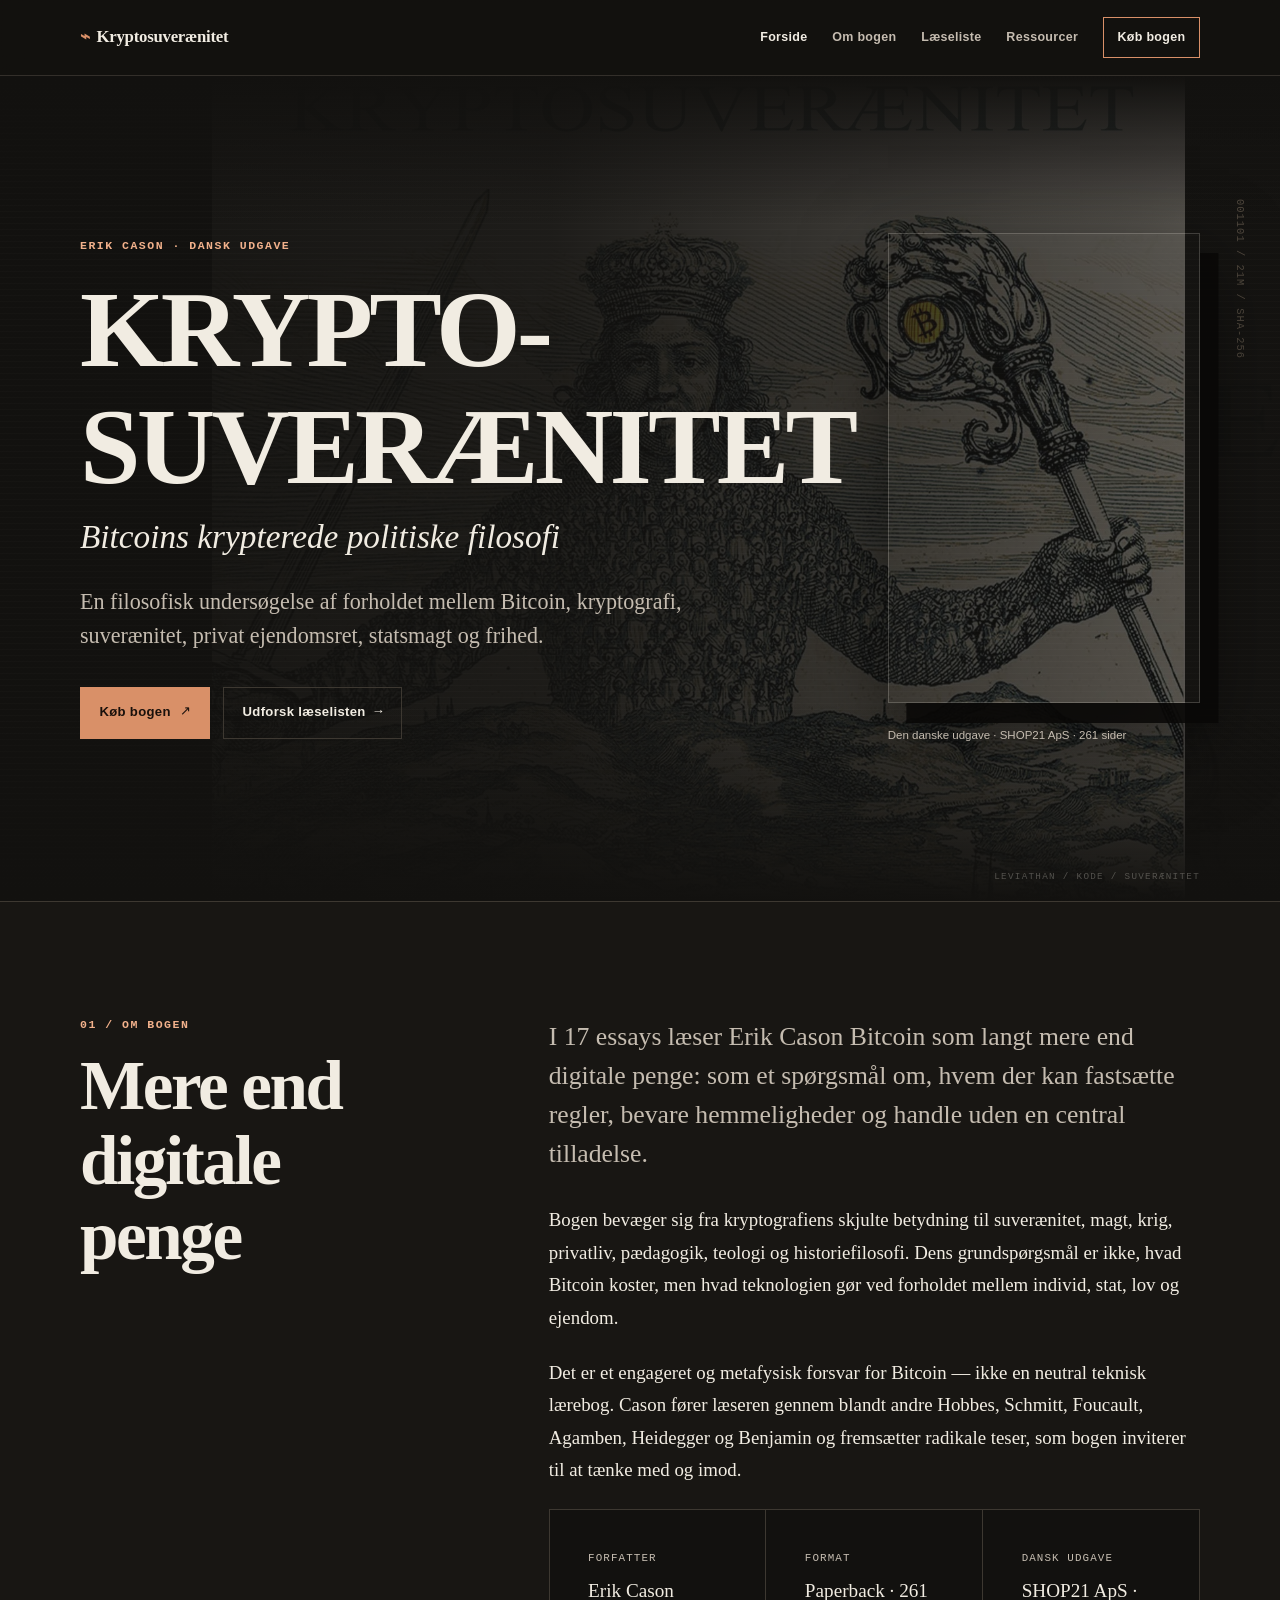
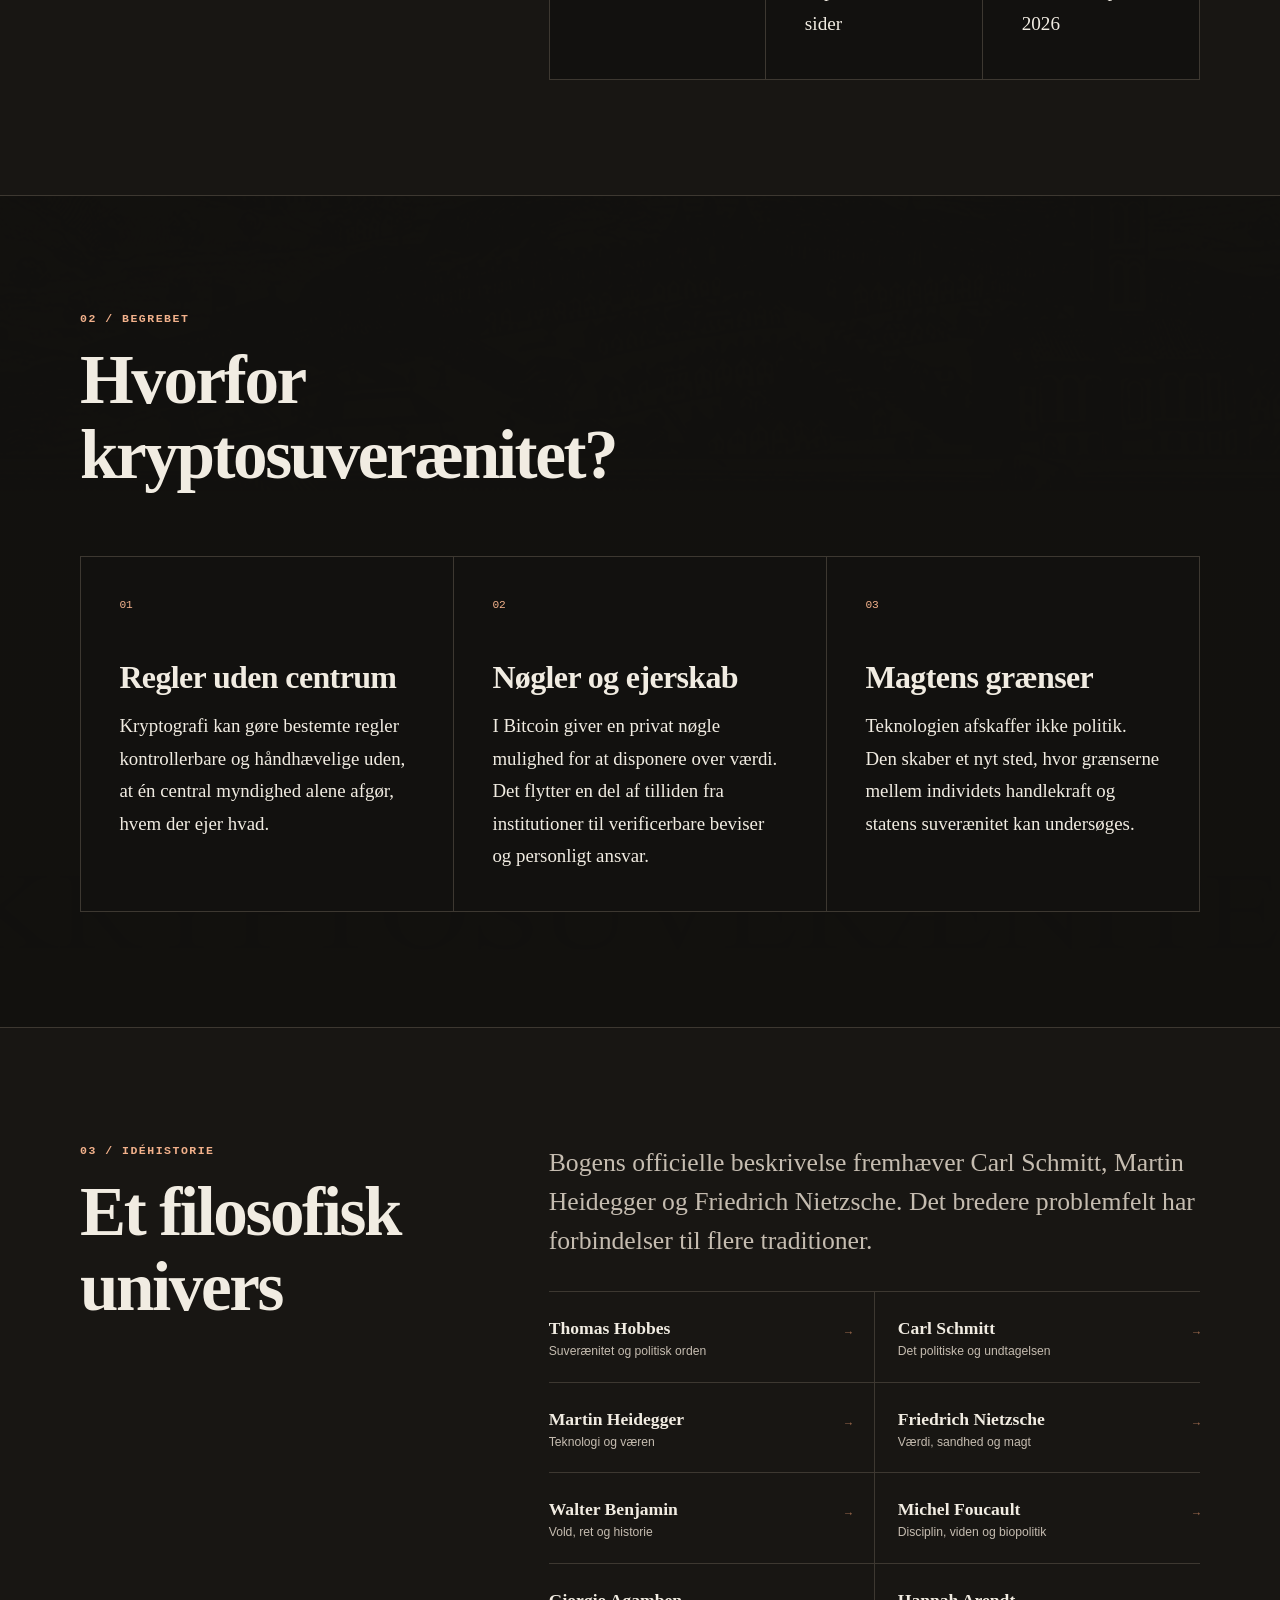
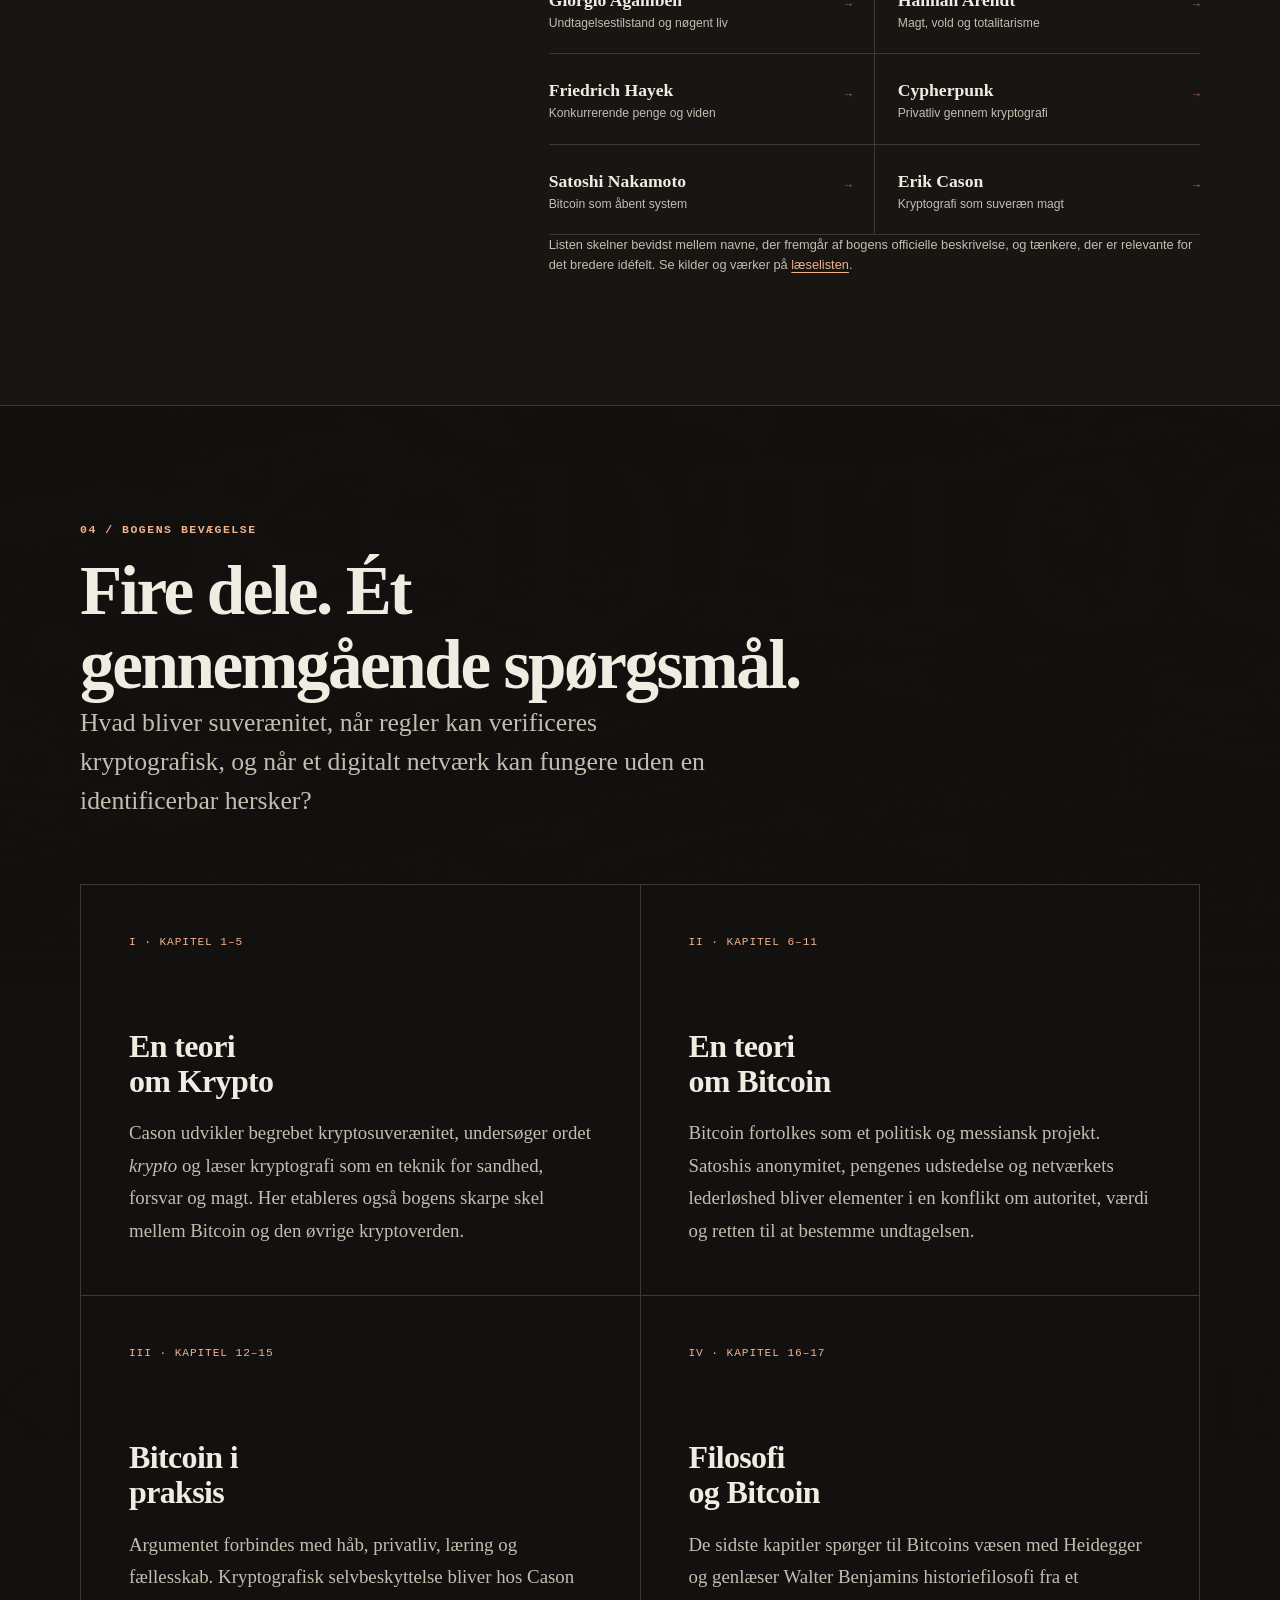
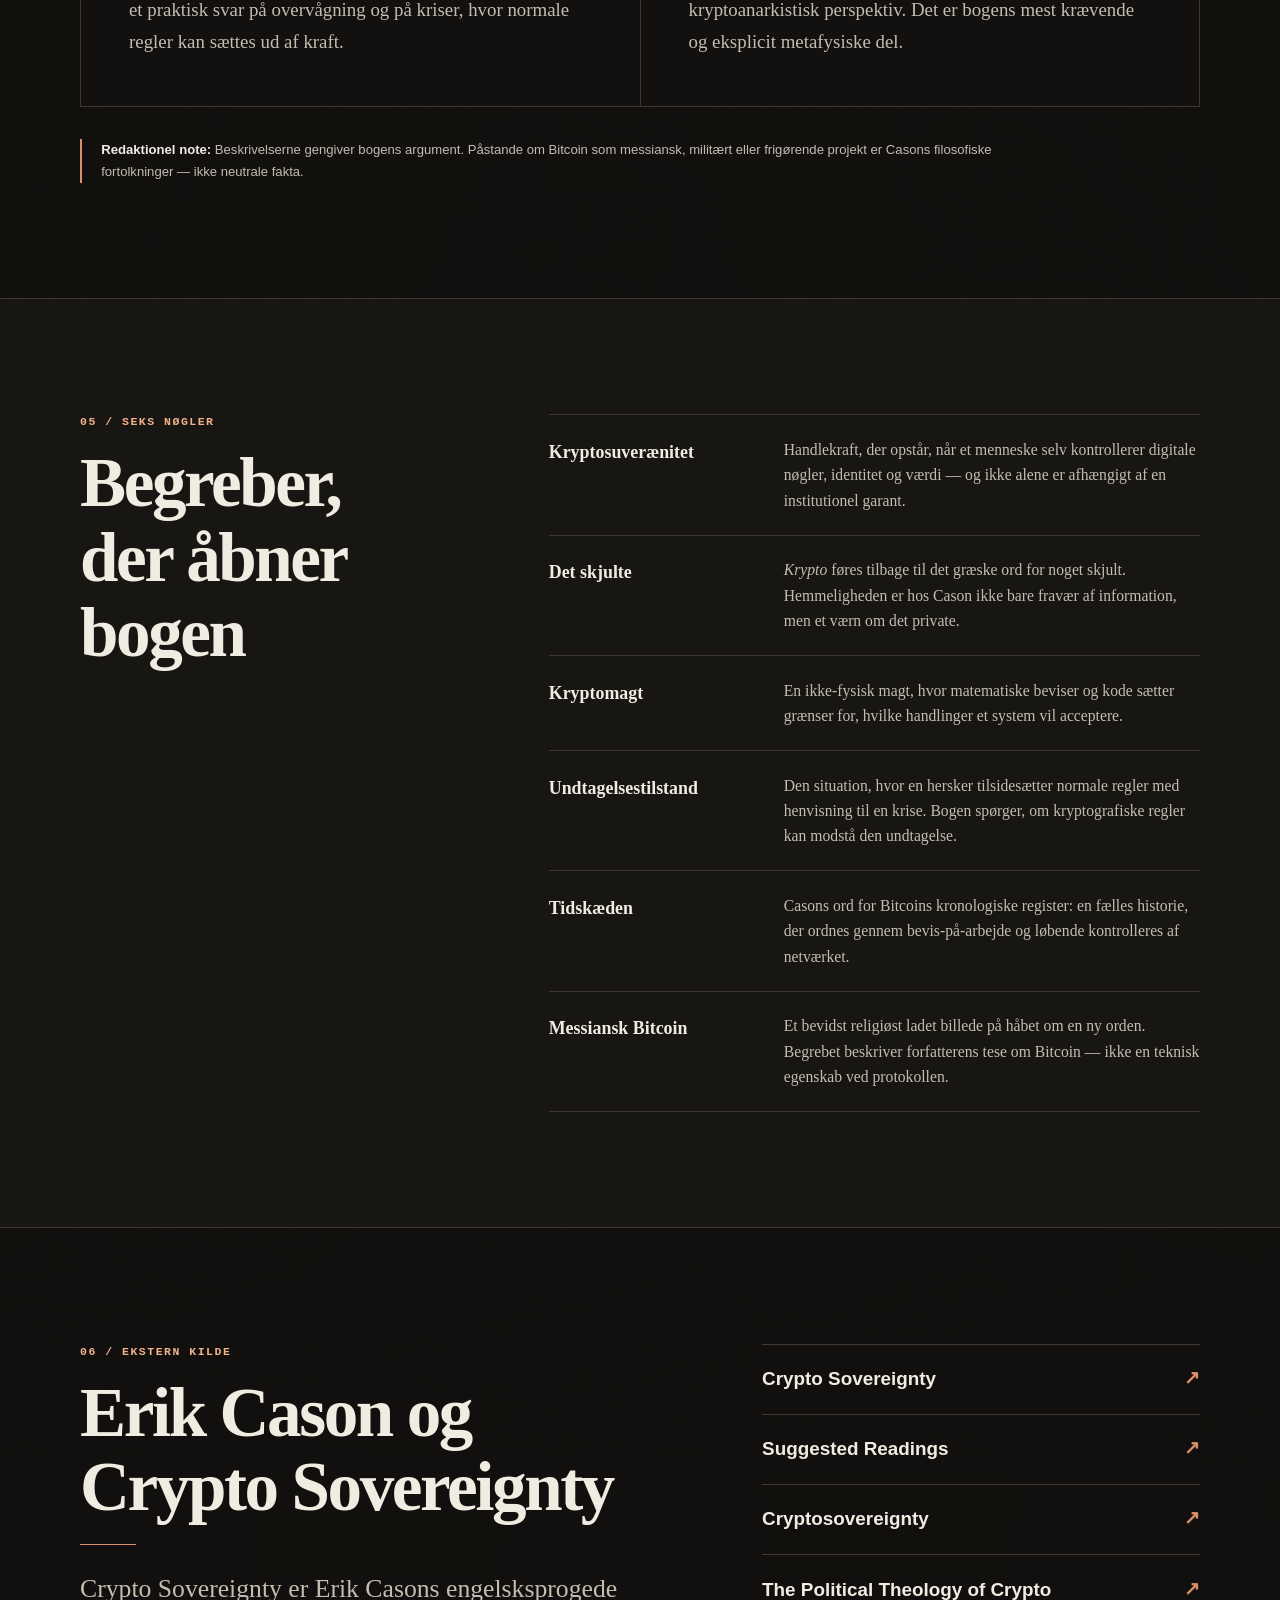
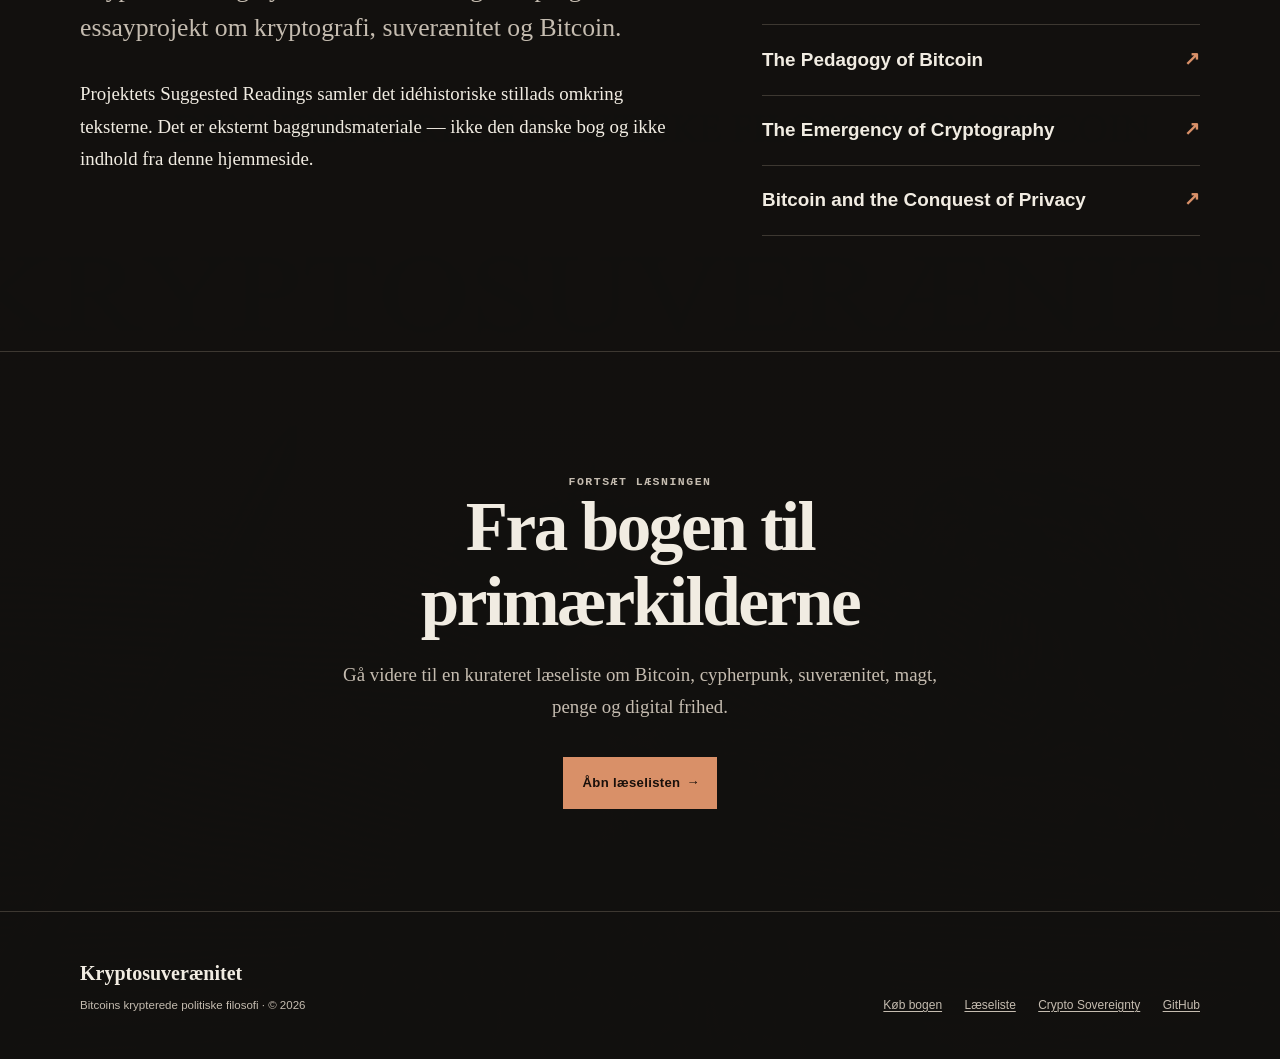
==== commit 0dbf2908: "Link philosophical sources from homepage" ====
--- a/index.html
+++ b/index.html
@@ -62,7 +62,7 @@
     <div class="shell hero-grid">
       <div class="hero-copy">
         <p class="eyebrow">Erik Cason · Dansk udgave</p>
-        <h1>Krypto&shy;suverænitet</h1>
+        <h1>KRYPTO&shy;SUVERÆNITET</h1>
         <p class="hero-subtitle">Bitcoins krypterede politiske filosofi</p>
         <p class="hero-description">En filosofisk undersøgelse af forholdet mellem Bitcoin, kryptografi, suverænitet, privat ejendomsret, statsmagt og frihed.</p>
         <div class="actions">
@@ -122,18 +122,18 @@
       <div>
         <p class="lede">Bogens officielle beskrivelse fremhæver Carl Schmitt, Martin Heidegger og Friedrich Nietzsche. Det bredere problemfelt har forbindelser til flere traditioner.</p>
         <ul class="name-list">
-          <li><strong>Thomas Hobbes</strong><span>Suverænitet og politisk orden</span></li>
-          <li><strong>Carl Schmitt</strong><span>Det politiske og undtagelsen</span></li>
-          <li><strong>Martin Heidegger</strong><span>Teknologi og væren</span></li>
-          <li><strong>Friedrich Nietzsche</strong><span>Værdi, sandhed og magt</span></li>
-          <li><strong>Walter Benjamin</strong><span>Vold, ret og historie</span></li>
-          <li><strong>Michel Foucault</strong><span>Disciplin, viden og biopolitik</span></li>
-          <li><strong>Giorgio Agamben</strong><span>Undtagelsestilstand og nøgent liv</span></li>
-          <li><strong>Hannah Arendt</strong><span>Magt, vold og totalitarisme</span></li>
-          <li><strong>Friedrich Hayek</strong><span>Konkurrerende penge og viden</span></li>
-          <li><strong>Cypherpunk</strong><span>Privatliv gennem kryptografi</span></li>
-          <li><strong>Satoshi Nakamoto</strong><span>Bitcoin som åbent system</span></li>
-          <li><strong>Erik Cason</strong><span>Kryptografi som suveræn magt</span></li>
+          <li><a href="/laeseliste/#thomas-hobbes"><strong>Thomas Hobbes</strong><span>Suverænitet og politisk orden</span></a></li>
+          <li><a href="/laeseliste/#carl-schmitt"><strong>Carl Schmitt</strong><span>Det politiske og undtagelsen</span></a></li>
+          <li><a href="/laeseliste/#martin-heidegger"><strong>Martin Heidegger</strong><span>Teknologi og væren</span></a></li>
+          <li><a href="/laeseliste/#friedrich-nietzsche"><strong>Friedrich Nietzsche</strong><span>Værdi, sandhed og magt</span></a></li>
+          <li><a href="/laeseliste/#walter-benjamin"><strong>Walter Benjamin</strong><span>Vold, ret og historie</span></a></li>
+          <li><a href="/laeseliste/#michel-foucault"><strong>Michel Foucault</strong><span>Disciplin, viden og biopolitik</span></a></li>
+          <li><a href="/laeseliste/#giorgio-agamben"><strong>Giorgio Agamben</strong><span>Undtagelsestilstand og nøgent liv</span></a></li>
+          <li><a href="/laeseliste/#hannah-arendt"><strong>Hannah Arendt</strong><span>Magt, vold og totalitarisme</span></a></li>
+          <li><a href="/laeseliste/#friedrich-hayek"><strong>Friedrich Hayek</strong><span>Konkurrerende penge og viden</span></a></li>
+          <li><a href="/laeseliste/#kryptografi"><strong>Cypherpunk</strong><span>Privatliv gennem kryptografi</span></a></li>
+          <li><a href="/laeseliste/#satoshi-nakamoto"><strong>Satoshi Nakamoto</strong><span>Bitcoin som åbent system</span></a></li>
+          <li><a href="/laeseliste/#erik-cason"><strong>Erik Cason</strong><span>Kryptografi som suveræn magt</span></a></li>
         </ul>
         <p class="small-note">Listen skelner bevidst mellem navne, der fremgår af bogens officielle beskrivelse, og tænkere, der er relevante for det bredere idéfelt. Se kilder og værker på <a href="/laeseliste/">læselisten</a>.</p>
       </div>
--- a/assets/css/main.css
+++ b/assets/css/main.css
@@ -228,8 +228,12 @@
 .name-list li { padding: 1.3rem 0; border-bottom: 1px solid var(--line); }
 .name-list li:nth-child(odd) { padding-right: 1.4rem; }
 .name-list li:nth-child(even) { padding-left: 1.4rem; border-left: 1px solid var(--line); }
-.name-list strong { display: block; color: var(--ink); font-size: 1.1rem; font-weight: 600; }
-.name-list span { display: block; color: var(--ink-soft); font-family: var(--sans); font-size: .76rem; line-height: 1.45; }
+.name-list a { display: block; color: inherit; text-decoration: none; }
+.name-list a:hover strong { color: var(--accent-light); }
+.name-list a:hover span { color: var(--ink); }
+.name-list a::after { content: "→"; float: right; margin-top: -2.35rem; color: var(--accent); font-family: var(--mono); font-size: .72rem; opacity: .72; }
+.name-list strong { display: block; padding-right: 1.5rem; color: var(--ink); font-size: 1.1rem; font-weight: 600; }
+.name-list span { display: block; padding-right: 1.5rem; color: var(--ink-soft); font-family: var(--sans); font-size: .76rem; line-height: 1.45; }
 
 .external-panel { display: grid; grid-template-columns: minmax(0, 1.15fr) minmax(17rem, .85fr); gap: clamp(2rem, 7vw, 6rem); align-items: start; }
 .resource-links { margin: 0; padding: 0; border-top: 1px solid var(--line); list-style: none; }
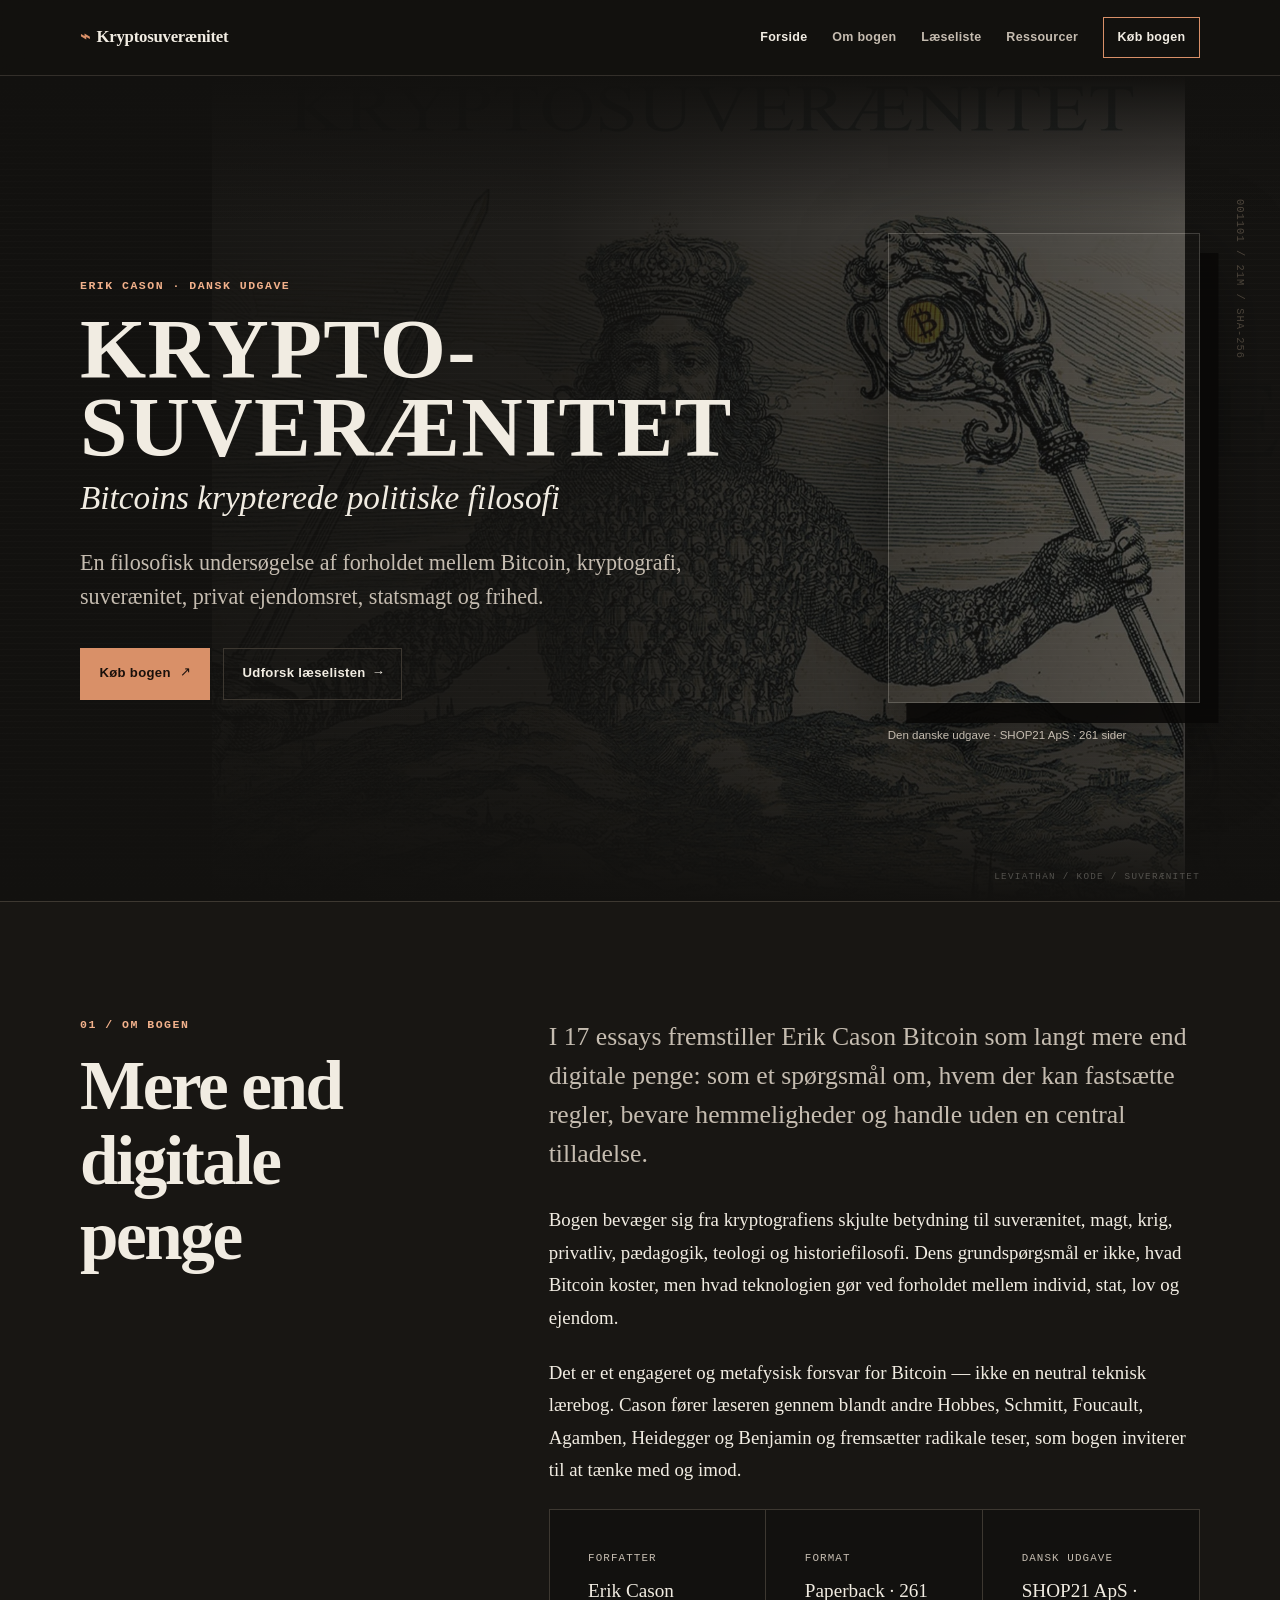
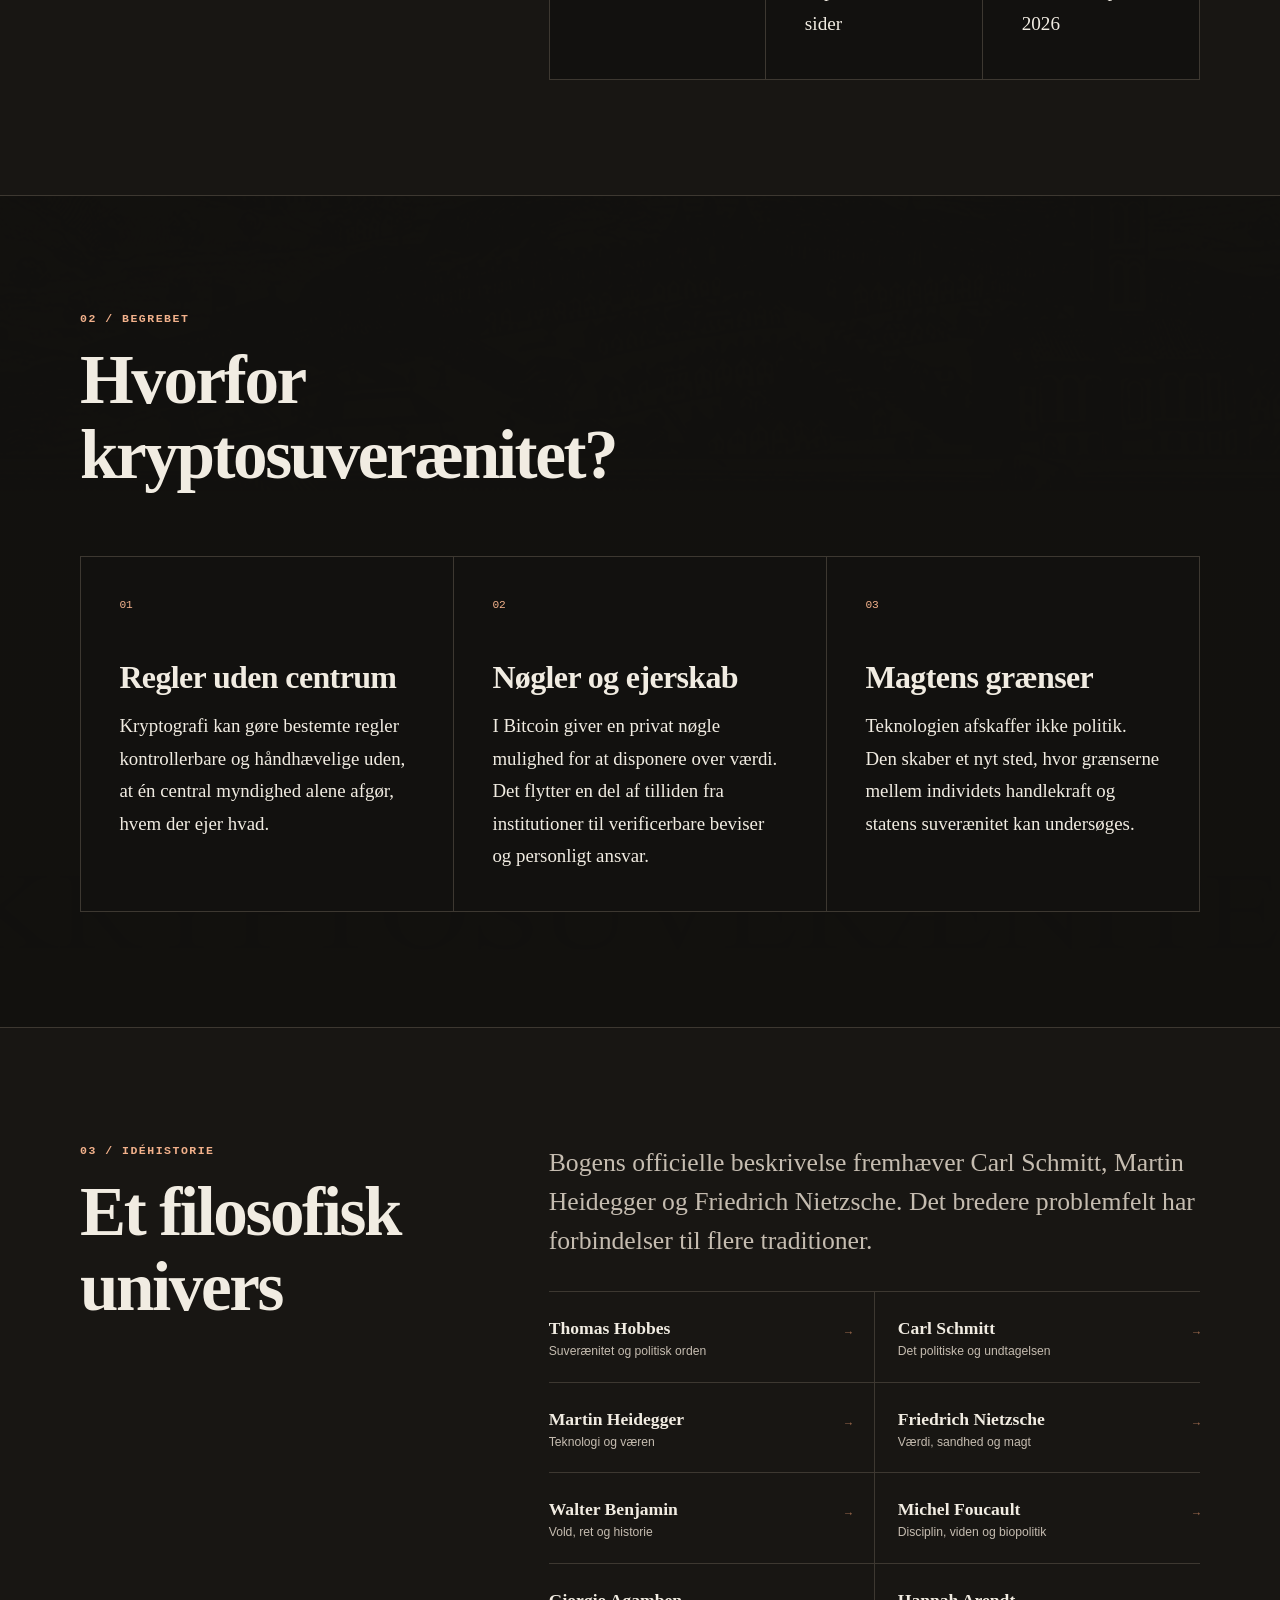
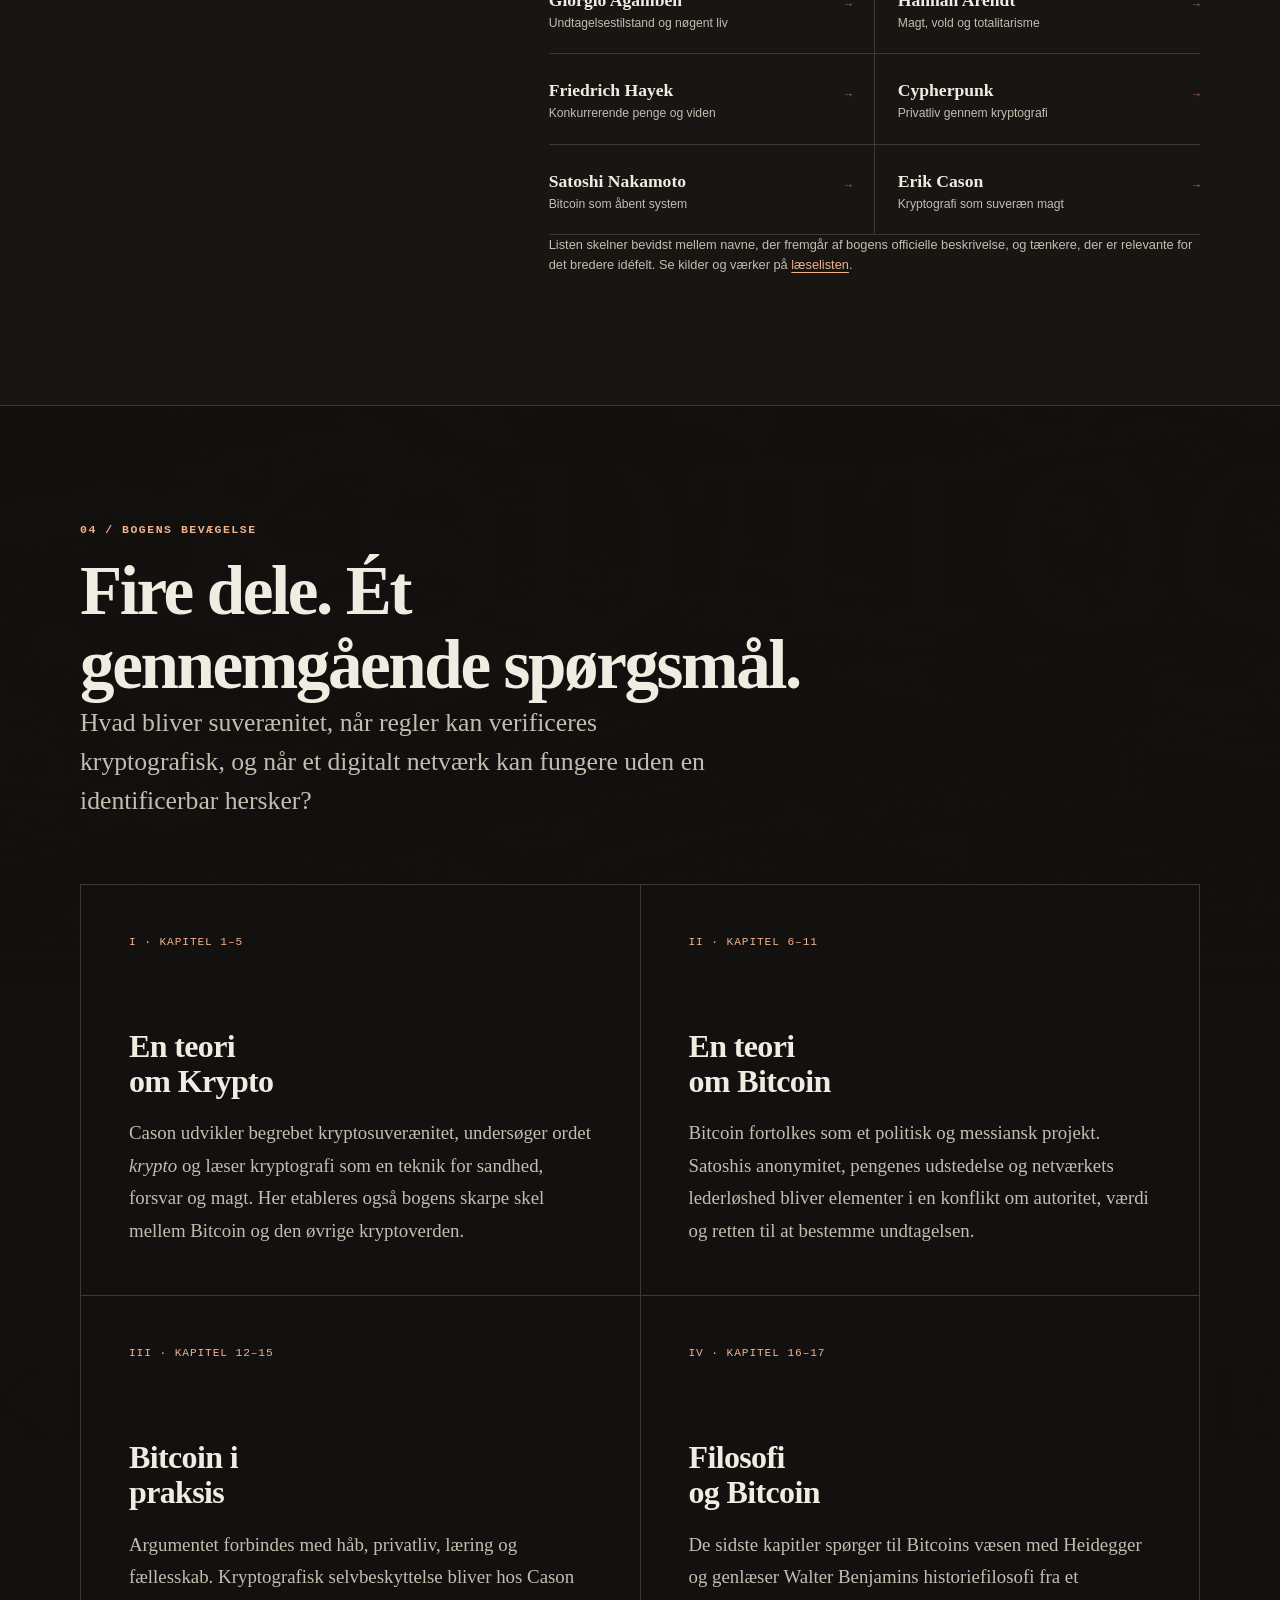
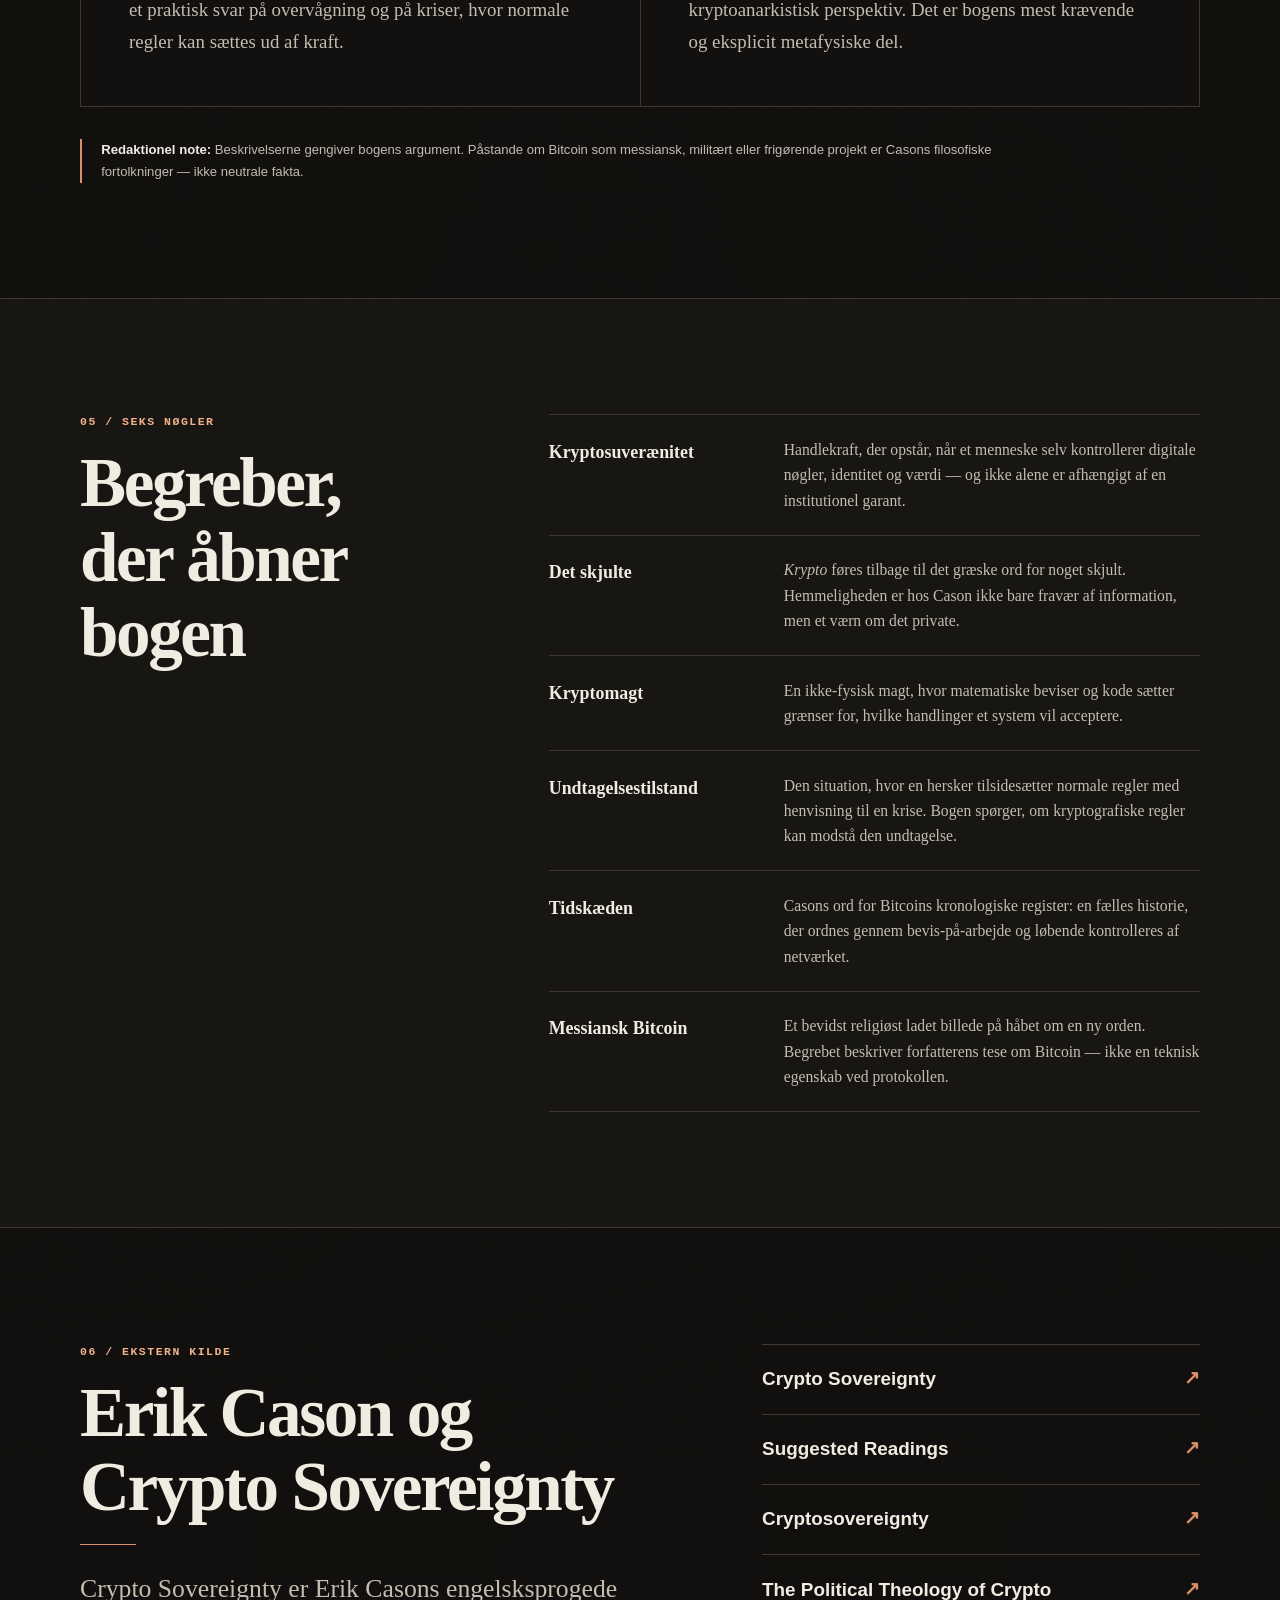
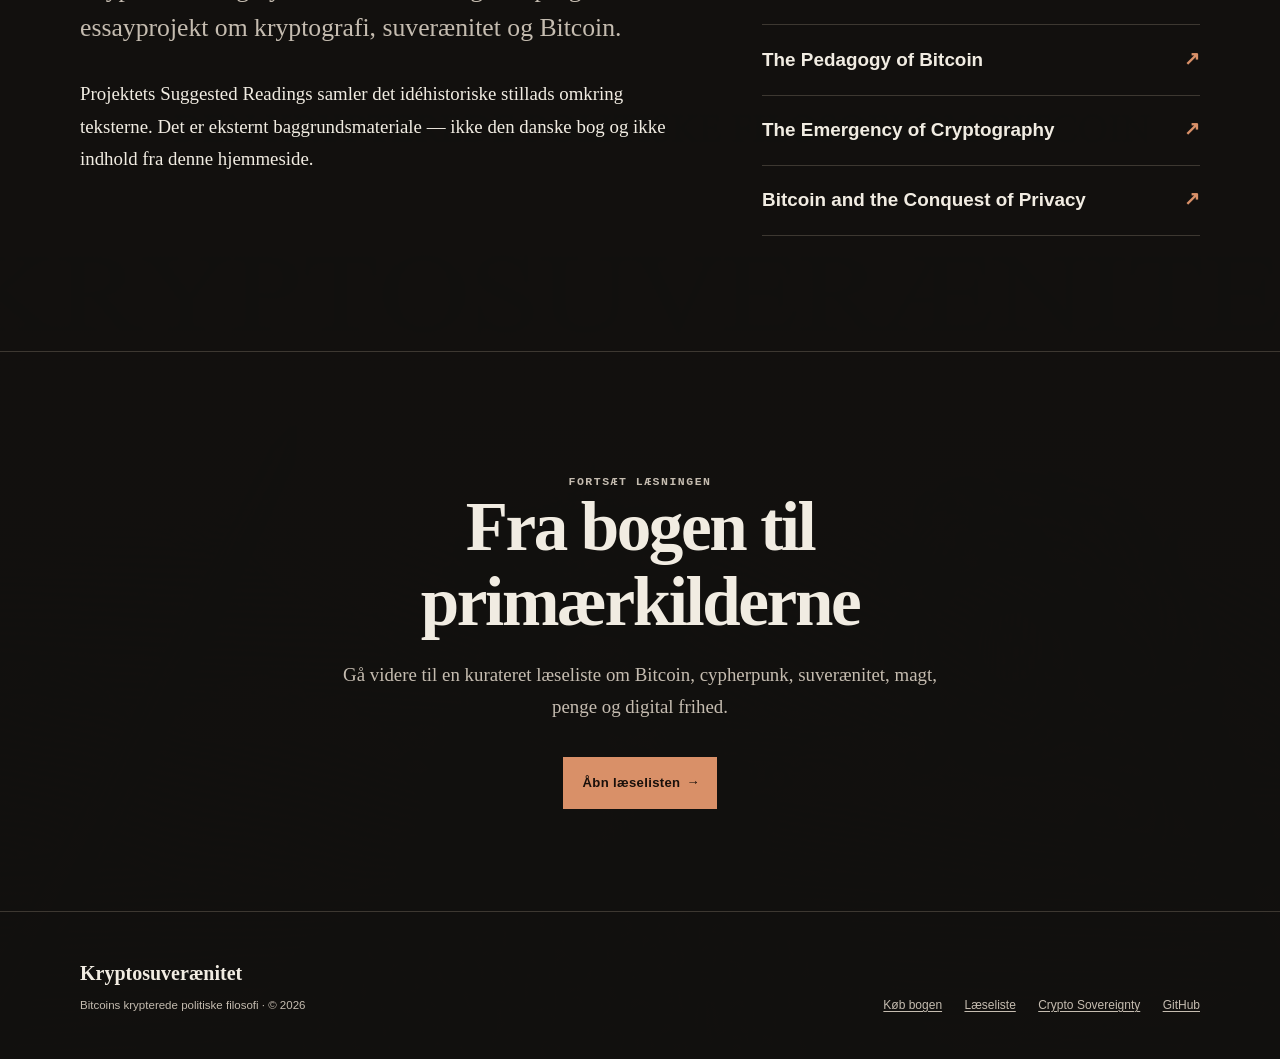
==== commit 12ee64da: "Update index.html" ====
--- a/index.html
+++ b/index.html
@@ -87,7 +87,7 @@
         <h2>Mere end digitale penge</h2>
       </header>
       <div class="prose">
-        <p class="lede">I 17 essays læser Erik Cason Bitcoin som langt mere end digitale penge: som et spørgsmål om, hvem der kan fastsætte regler, bevare hemmeligheder og handle uden en central tilladelse.</p>
+        <p class="lede">I 17 essays fremstiller Erik Cason Bitcoin som langt mere end digitale penge: som et spørgsmål om, hvem der kan fastsætte regler, bevare hemmeligheder og handle uden en central tilladelse.</p>
         <p>Bogen bevæger sig fra kryptografiens skjulte betydning til suverænitet, magt, krig, privatliv, pædagogik, teologi og historiefilosofi. Dens grundspørgsmål er ikke, hvad Bitcoin koster, men hvad teknologien gør ved forholdet mellem individ, stat, lov og ejendom.</p>
         <p>Det er et engageret og metafysisk forsvar for Bitcoin — ikke en neutral teknisk lærebog. Cason fører læseren gennem blandt andre Hobbes, Schmitt, Foucault, Agamben, Heidegger og Benjamin og fremsætter radikale teser, som bogen inviterer til at tænke med og imod.</p>
         <div class="fact-grid" aria-label="Bogoplysninger">
--- a/assets/css/main.css
+++ b/assets/css/main.css
@@ -600,3 +600,29 @@
 @media print {
   body, .section, .section-soft, .cta-band, .site-footer { background: #fff; }
 }
+
+.hero h1 {
+    max-width: 11ch;
+    margin: 0;
+
+    font-size: clamp(3.8rem, 6.65vw, 5.985rem);
+    line-height: 0.92;
+    letter-spacing: 0.015em;
+
+    overflow-wrap: normal;
+    word-break: normal;
+    hyphens: manual;
+}
+
+@media (max-width: 600px) {
+    .hero h1 {
+        max-width: 100%;
+        font-size: clamp(2.47rem, 10.925vw, 3.23rem);
+        line-height: 0.94;
+        letter-spacing: 0.02em;
+
+        overflow-wrap: normal;
+        word-break: normal;
+        hyphens: manual;
+    }
+  }
